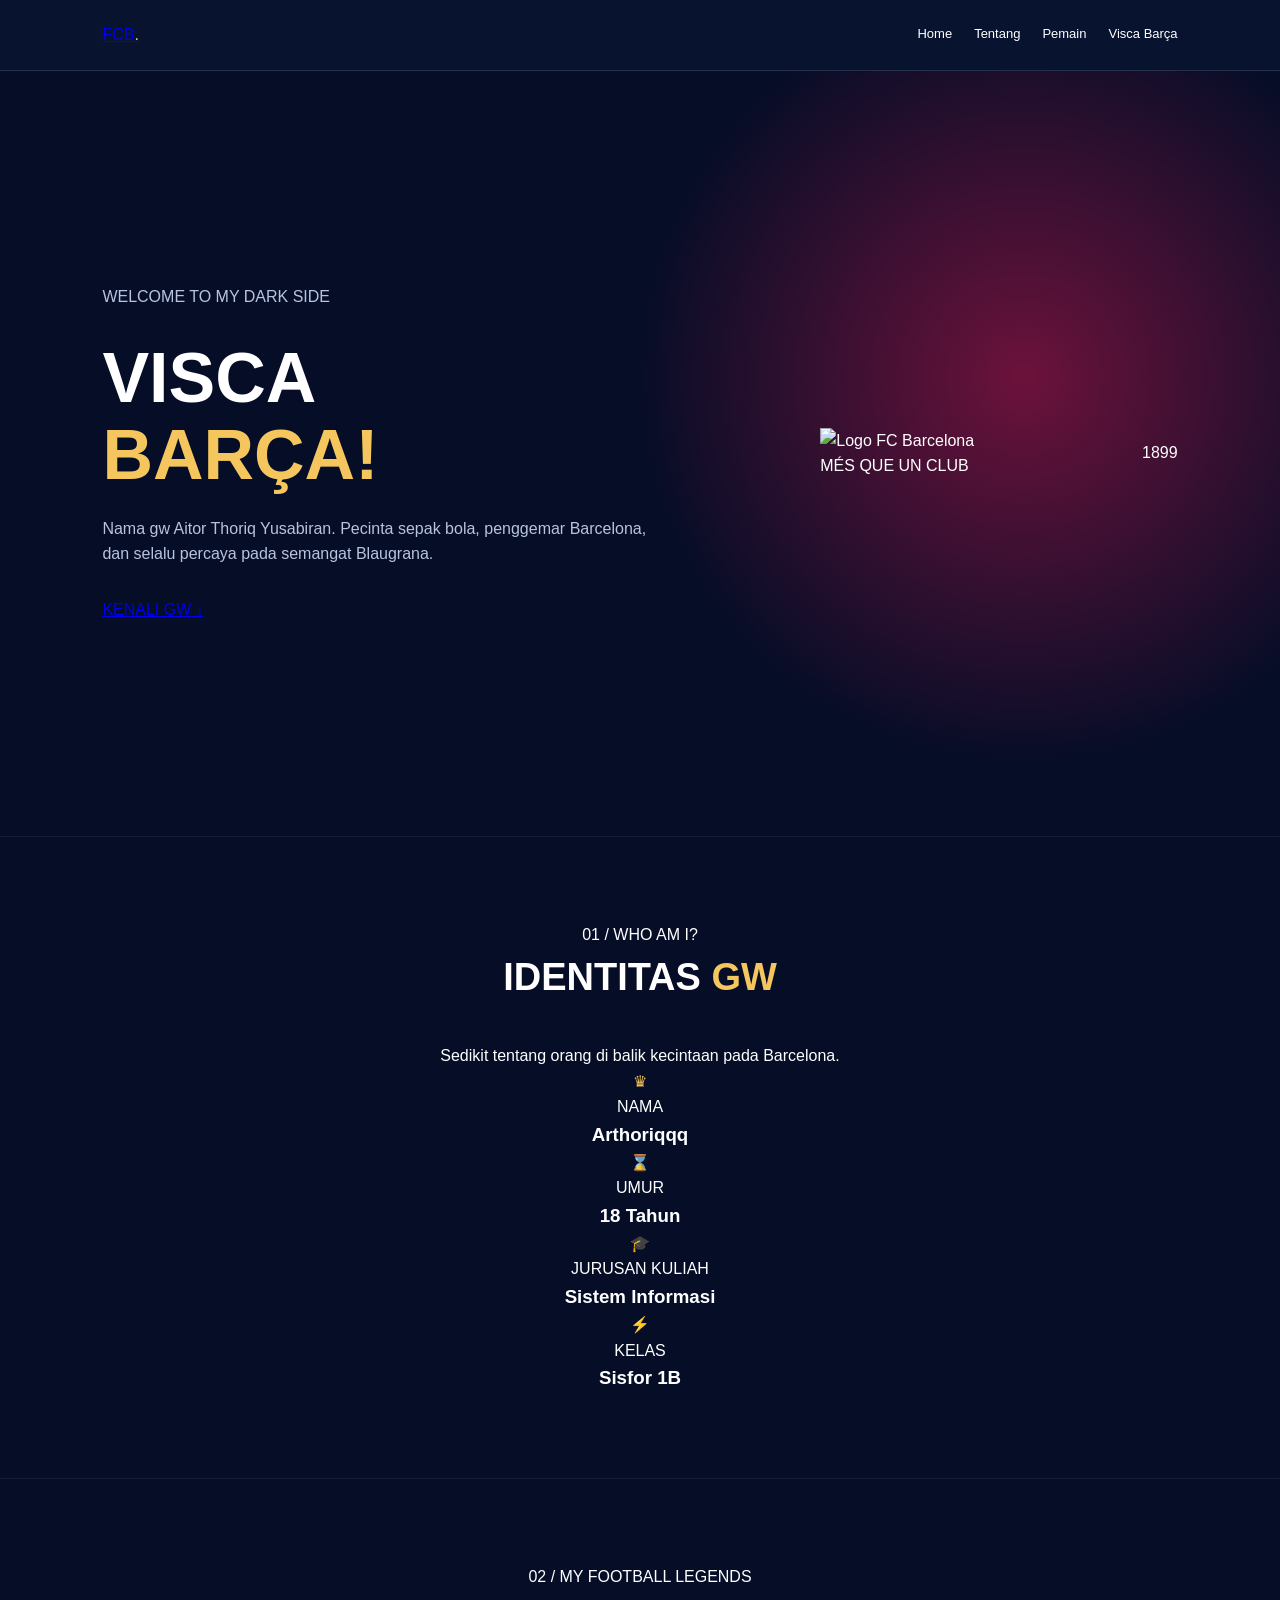
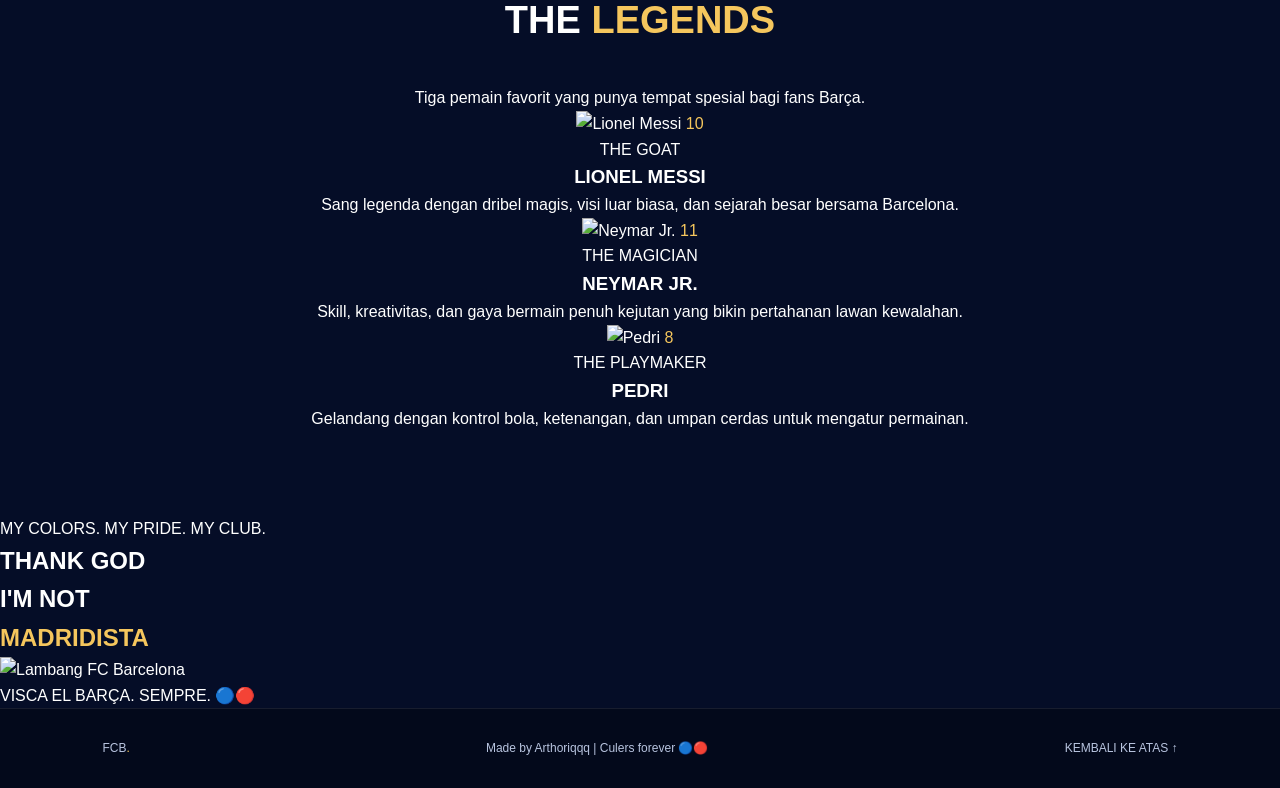
==== index.html @ e25122b7 "Revamp index.html structure and content" ====
<!DOCTYPE html>
<html lang="id">
<head>
  <meta charset="UTF-8">
  <meta name="viewport" content="width=device-width, initial-scale=1.0">
  <meta name="theme-color" content="#050817">
  <title>Arthoriqqq | Visca Barça</title>
  <link rel="stylesheet" href="style.css">
</head>
<body>

  <div class="background-glow"></div>
  <div class="lightning lightning-one"></div>
  <div class="lightning lightning-two"></div>

  <header class="navbar">
    <a href="#home" class="brand">FCB<span>.</span></a>
    <nav>
      <a href="#home">Home</a>
      <a href="#about">Tentang</a>
      <a href="#players">Pemain</a>
      <a href="#ending">Visca Barça</a>
    </nav>
  </header>

  <main>
    <section class="hero" id="home">
      <div class="hero-text">
        <p class="eyebrow">WELCOME TO MY DARK SIDE</p>
        <h1>VISCA<br><span>BARÇA!</span></h1>
        <p class="intro">
          Nama gw Aitor Thoriq Yusabiran. Pecinta sepak bola,
          penggemar Barcelona, dan selalu percaya
          pada semangat Blaugrana.
        </p>
        <a class="main-button" href="#about">KENALI GW ↓</a>
      </div>

      <div class="crest-area">
        <div class="crest-ring"></div>
        <img
          class="barca-logo"
          src="https://share.google/hiecUco7i6fsqERWp"
          alt="Logo FC Barcelona">
        <p class="crest-caption">MÉS QUE UN CLUB</p>
      </div>
      <div class="hero-number">1899</div>
    </section>

    <section class="section" id="about">
      <p class="section-label">01 / WHO AM I?</p>
      <h2>IDENTITAS <span>GW</span></h2>
      <p class="section-desc">
        Sedikit tentang orang di balik kecintaan pada Barcelona.
      </p>

      <div class="identity-grid">
        <article class="identity-card">
          <span class="card-icon">♛</span>
          <p>NAMA</p>
          <h3>Arthoriqqq</h3>
        </article>

        <article class="identity-card">
          <span class="card-icon">⌛</span>
          <p>UMUR</p>
          <h3>18 Tahun</h3>
        </article>

        <article class="identity-card">
          <span class="card-icon">🎓</span>
          <p>JURUSAN KULIAH</p>
          <h3>Sistem Informasi</h3>
        </article>

        <article class="identity-card">
          <span class="card-icon">⚡</span>
          <p>KELAS</p>
          <h3>Sisfor 1B</h3>
        </article>
      </div>
    </section>

    <section class="section players-section" id="players">
      <p class="section-label">02 / MY FOOTBALL LEGENDS</p>
      <h2>THE <span>LEGENDS</span></h2>
      <p class="section-desc">
        Tiga pemain favorit yang punya tempat spesial bagi fans Barça.
      </p>

      <div class="players-grid">
        <article class="player-card">
          <div class="player-image">
            <img
              src="https://share.google/kLxIl91xW2Xa08Tw5"
              alt="Lionel Messi"
              loading="lazy">
            <span class="player-number">10</span>
          </div>
          <div class="player-info">
            <p class="player-tag">THE GOAT</p>
            <h3>LIONEL MESSI</h3>
            <p>Sang legenda dengan dribel magis, visi luar biasa, dan sejarah besar bersama Barcelona.</p>
          </div>
        </article>

        <article class="player-card">
          <div class="player-image">
            <img
              src="https://share.google/XxSgEtuc60V3zt6nn"
              alt="Neymar Jr."
              loading="lazy">
            <span class="player-number">11</span>
          </div>
          <div class="player-info">
            <p class="player-tag">THE MAGICIAN</p>
            <h3>NEYMAR JR.</h3>
            <p>Skill, kreativitas, dan gaya bermain penuh kejutan yang bikin pertahanan lawan kewalahan.</p>
          </div>
        </article>

        <article class="player-card">
          <div class="player-image">
            <img
              src="https://share.google/TT6BJONBP4x7jxJJa"
              alt="Pedri"
              loading="lazy">
            <span class="player-number">8</span>
          </div>
          <div class="player-info">
            <p class="player-tag">THE PLAYMAKER</p>
            <h3>PEDRI</h3>
            <p>Gelandang dengan kontrol bola, ketenangan, dan umpan cerdas untuk mengatur permainan.</p>
          </div>
        </article>
      </div>
    </section>

    <section class="final-section" id="ending">
      <div class="final-line"></div>
      <p class="final-small">MY COLORS. MY PRIDE. MY CLUB.</p>
      <h2 class="final-title">
        THANK GOD<br>
        I'M NOT<br>
        <span>MADRIDISTA</span>
      </h2>
      <div class="final-emblem">
        <img
          src="https://share.google/hiecUco7i6fsqERWp"
          alt="Lambang FC Barcelona"
          loading="lazy">
      </div>
      <p class="visca">VISCA EL BARÇA. SEMPRE. 🔵🔴</p>
    </section>
  </main>

  <footer>
    <a href="#home" class="brand">FCB<span>.</span></a>
    <p>Made by Arthoriqqq | Culers forever 🔵🔴</p>
    <a href="#home" class="back-top">KEMBALI KE ATAS ↑</a>
  </footer>

</body>
</html>
---- style.css ----
* {
  margin: 0;
  padding: 0;
  box-sizing: border-box;
}

html {
  scroll-behavior: smooth;
}

body {
  font-family: Arial, sans-serif;
  background: #050d27;
  color: white;
  line-height: 1.6;
}

header {
  display: flex;
  justify-content: space-between;
  align-items: center;
  padding: 22px 8%;
  background: #07132f;
  border-bottom: 1px solid #ffffff20;
}

header h2 {
  font-size: 28px;
  font-weight: 900;
}

span {
  color: #f5c65d;
}

nav {
  display: flex;
  gap: 22px;
}

nav a {
  color: white;
  text-decoration: none;
  font-size: 13px;
  transition: 0.3s;
}

nav a:hover {
  color: #f5c65d;
}

.hero {
  min-height: 85vh;
  padding: 80px 8%;
  display: flex;
  align-items: center;
  justify-content: space-between;
  gap: 40px;
  background:
    radial-gradient(circle at 80% 40%, #6c123b, transparent 35%),
    #050d27;
}

.hero-text {
  max-width: 550px;
  animation: masuk 1s ease;
}

.label {
  color: #f5c65d;
  letter-spacing: 3px;
  font-size: 11px;
  font-weight: bold;
  margin-bottom: 18px;
}

.hero h1 {
  font-size: clamp(38px, 6vw, 70px);
  line-height: 1.1;
  margin-bottom: 22px;
}

.hero h1 span {
  color: #f5c65d;
}

.hero-text > p:not(.label) {
  color: #b8c4df;
  margin-bottom: 30px;
}

.btn {
  display: inline-block;
  background: #d7193f;
  color: white;
  padding: 13px 22px;
  border-radius: 8px;
  text-decoration: none;
  font-weight: bold;
  transition: 0.3s;
}

.btn:hover {
  transform: translateY(-4px);
  background: #a80d32;
}

.jersey {
  width: 270px;
  height: 320px;
  flex-shrink: 0;
  background: repeating-linear-gradient(
    90deg,
    #071c56 0 90px,
    #c4143c 90px 180px,
    #071c56 180px 270px
  );
  clip-path: polygon(
    20% 0, 38% 8%, 62% 8%, 80% 0,
    100% 18%, 84% 38%, 75% 29%,
    75% 100%, 25% 100%, 25% 29%,
    16% 38%, 0 18%
  );
  display: flex;
  align-items: center;
  justify-content: center;
  flex-direction: column;
  animation: melayang 4s ease-in-out infinite;
  filter: drop-shadow(0 15px 20px #0008);
}

.jersey p,
.jersey h3 {
  font-weight: bold;
  letter-spacing: 3px;
}

.jersey h2 {
  font-size: 100px;
  line-height: 1.2;
  text-shadow: 4px 4px #07132f;
}

.ball {
  position: absolute;
  top: 20px;
  font-size: 35px;
  animation: putar 5s linear infinite;
}

.section {
  padding: 85px 8%;
  text-align: center;
  border-top: 1px solid #ffffff10;
}

.section > h2 {
  font-size: 38px;
  margin-bottom: 35px;
}

.profile {
  max-width: 400px;
  margin: auto auto 25px;
  padding: 30px;
  border: 1px solid #ffffff20;
  background: #102653;
  border-radius: 15px;
  transition: 0.3s;
}

.profile:hover,
.card:hover,
.player:hover {
  transform: translateY(-7px);
}

.avatar {
  font-size: 48px;
  margin-bottom: 10px;
}

.profile p,
.player p {
  color: #b8c4df;
  font-size: 13px;
  margin-top: 8px;
}

.details {
  max-width: 800px;
  margin: auto;
  display: grid;
  grid-template-columns: repeat(2, 1fr);
  gap: 15px;
}

.card {
  background: #102653;
  border: 1px solid #ffffff18;
  padding: 22px;
  border-radius: 12px;
  transition: 0.3s;
}

.card small {
  color: #f5c65d;
  letter-spacing: 2px;
}

.card h3 {
  margin-top: 5px;
  overflow-wrap: anywhere;
}

.players {
  display: grid;
  grid-template-columns: repeat(3, 1fr);
  gap: 20px;
}

.player {
  overflow: hidden;
  background: #102653;
  border: 1px solid #ffffff18;
  border-radius: 14px;
  padding-bottom: 22px;
  transition: 0.3s;
}

.player img {
  width: 100%;
  height: 230px;
  object-fit: cover;
  object-position: center 20%;
  display: block;
  transition: 0.4s;
}

.player:hover img {
  transform: scale(1.04);
}

.player h3 {
  margin: 18px 10px 5px;
}

.player p {
  padding: 0 15px;
  min-height: 65px;
}

.player b {
  display: inline-block;
  margin-top: 15px;
  font-size: 11px;
  color: #f5c65d;
  letter-spacing: 2px;
}

.socials {
  display: flex;
  justify-content: center;
  flex-wrap: wrap;
  gap: 15px;
}

.socials a {
  background: #102653;
  color: white;
  border: 1px solid #ffffff20;
  padding: 15px 25px;
  border-radius: 8px;
  text-decoration: none;
  transition: 0.3s;
}

.socials a:hover {
  background: #d7193f;
  transform: translateY(-4px);
}

footer {
  padding: 30px 8%;
  background: #03091b;
  border-top: 1px solid #ffffff15;
  display: flex;
  justify-content: space-between;
  align-items: center;
  gap: 15px;
  flex-wrap: wrap;
}

footer p,
footer a {
  color: #b8c4df;
  font-size: 12px;
}

footer a {
  text-decoration: none;
}

@keyframes melayang {
  0%, 100% {
    transform: translateY(0) rotate(-2deg);
  }
  50% {
    transform: translateY(-15px) rotate(2deg);
  }
}

@keyframes putar {
  to {
    transform: rotate(360deg);
  }
}

@keyframes masuk {
  from {
    opacity: 0;
    transform: translateY(25px);
  }
  to {
    opacity: 1;
    transform: translateY(0);
  }
}

@media (max-width: 700px) {
  header {
    align-items: flex-start;
    flex-direction: column;
    gap: 15px;
  }

  nav {
    flex-wrap: wrap;
    gap: 12px 17px;
  }

  .hero {
    flex-direction: column;
    text-align: center;
    padding-top: 60px;
  }

  .hero-text {
    width: 100%;
  }

  .jersey {
    width: 230px;
    height: 280px;
    margin: 10px auto;
  }

  .jersey h2 {
    font-size: 85px;
  }

  .players {
    grid-template-columns: 1fr;
  }

  .player {
    max-width: 400px;
    width: 100%;
    margin: auto;
  }

  .player img {
    height: 260px;
  }

  .section {
    padding: 65px 5%;
  }

  .section > h2 {
    font-size: 32px;
  }

  footer {
    flex-direction: column;
    text-align: center;
  }
}

@media (prefers-reduced-motion: reduce) {
  *,
  *::before,
  *::after {
    animation: none !important;
    scroll-behavior: auto !important;
    transition: none !important;
  }
}
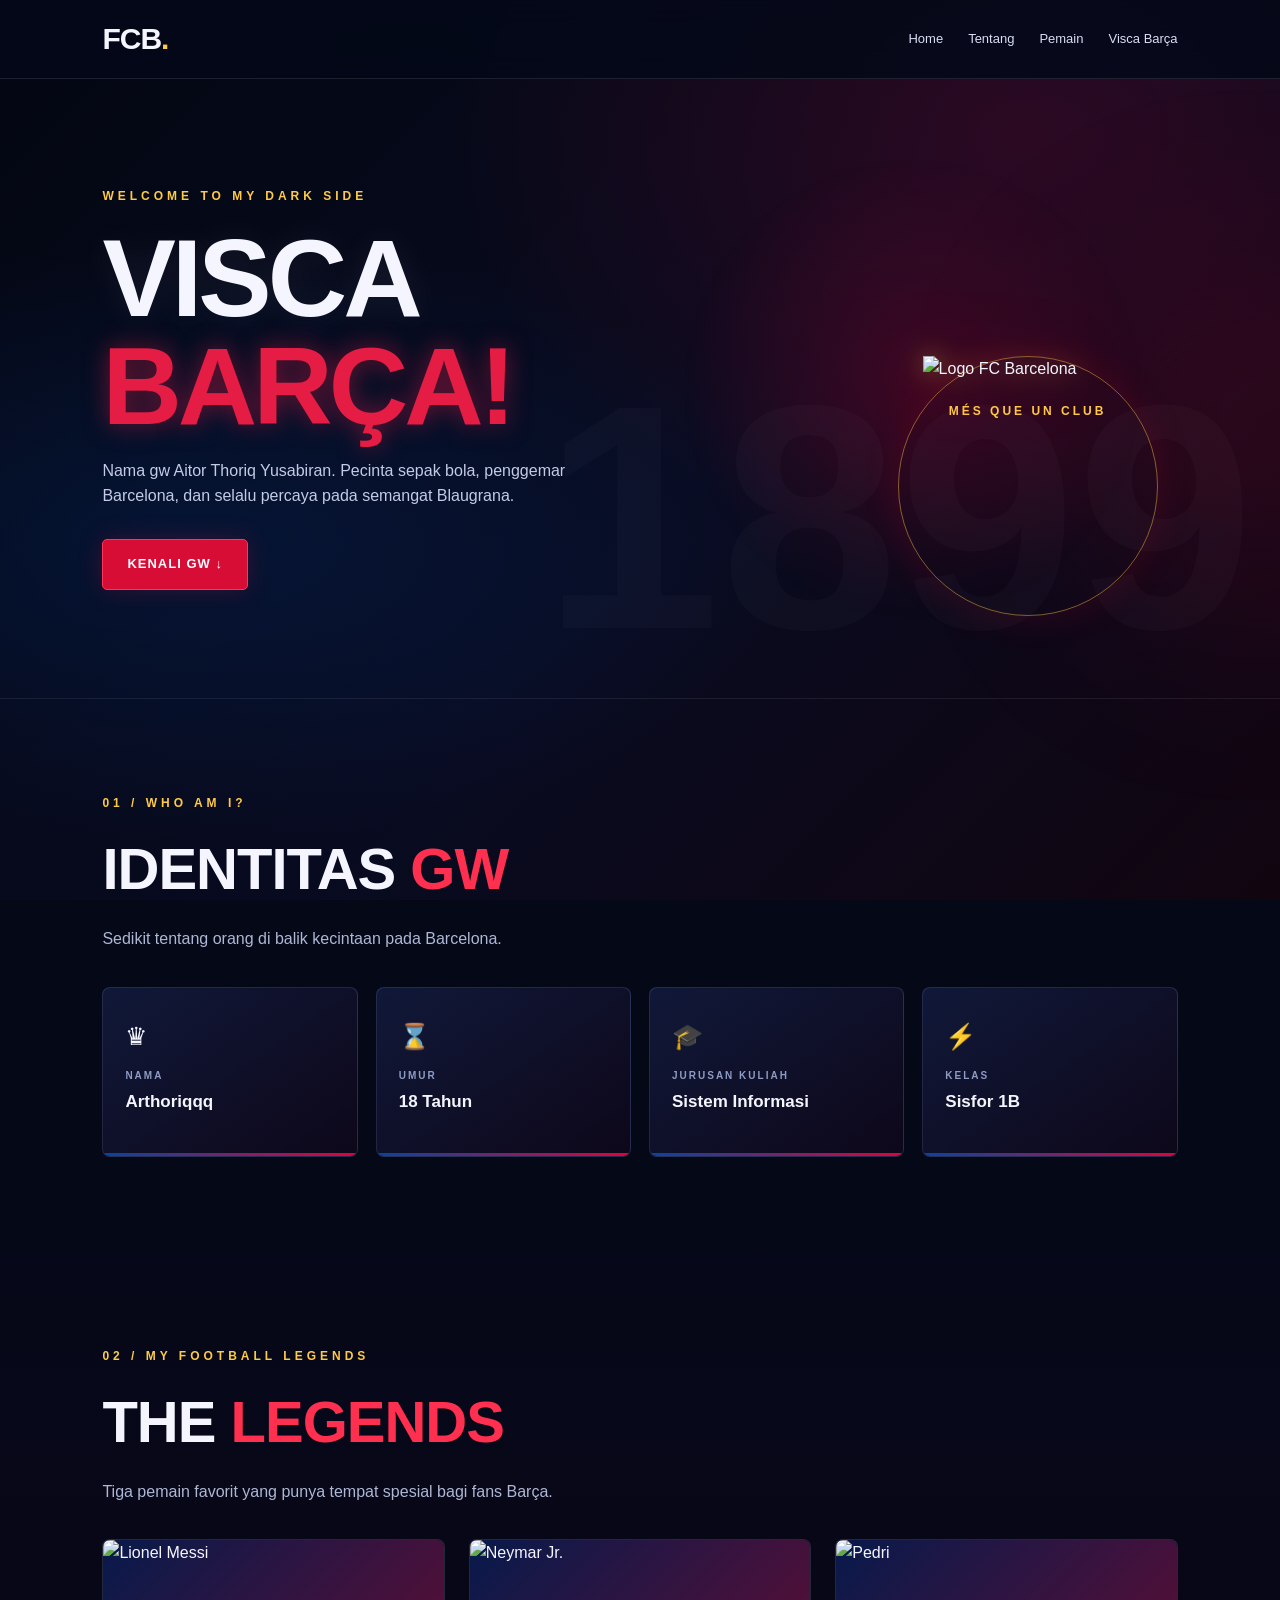
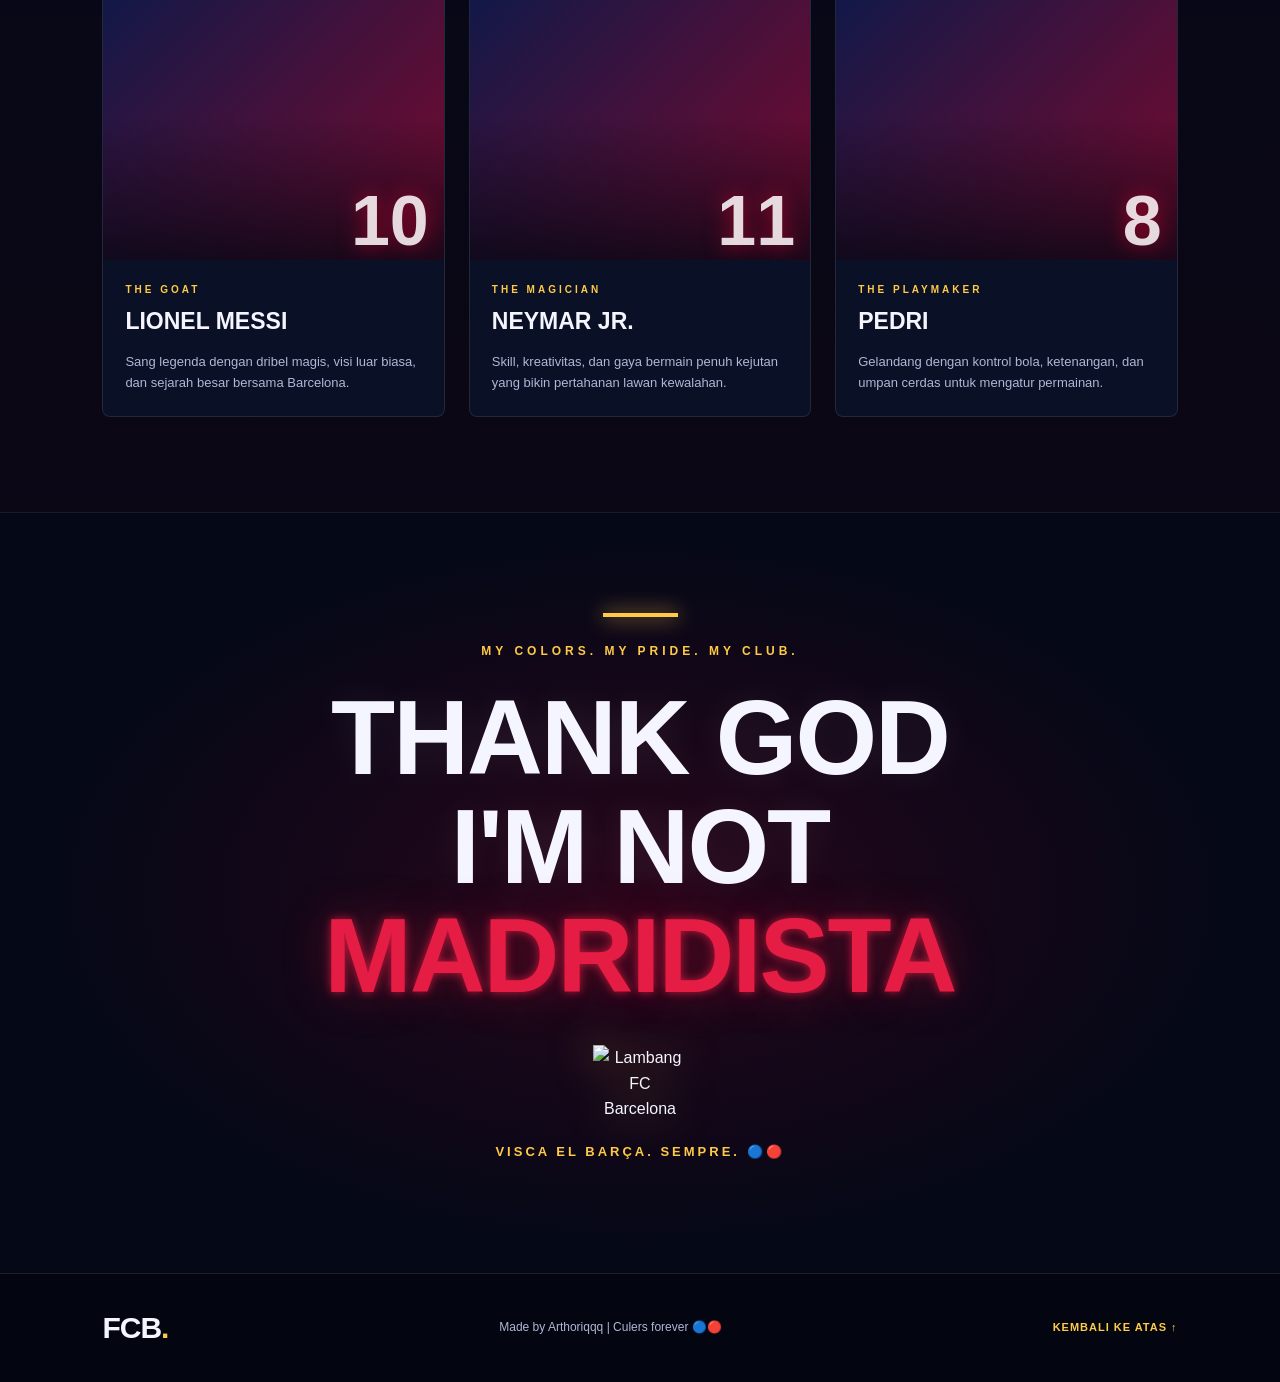
==== commit a7b7ae02: "Update player images and logo URLs in index.html" ====
--- a/index.html
+++ b/index.html
@@ -41,7 +41,7 @@
         <div class="crest-ring"></div>
         <img
           class="barca-logo"
-          src="https://share.google/hiecUco7i6fsqERWp"
+          src="https://encrypted-tbn0.gstatic.com/images?q=tbn:ANd9GcQWpaWDx_KVkGQi-LsDQMh3t7R16oqroiXOIEuP7lD-XQ&s=10g"
           alt="Logo FC Barcelona">
         <p class="crest-caption">MÉS QUE UN CLUB</p>
       </div>
@@ -93,7 +93,7 @@
         <article class="player-card">
           <div class="player-image">
             <img
-              src="https://share.google/kLxIl91xW2Xa08Tw5"
+              src="https://encrypted-tbn0.gstatic.com/images?q=tbn:ANd9GcReUu9F-6xEU7r64uApwy589sb38ZmAxuWVdlG1-hdcD5Oa_T2fmvm_KycR&s=10"
               alt="Lionel Messi"
               loading="lazy">
             <span class="player-number">10</span>
@@ -108,7 +108,7 @@
         <article class="player-card">
           <div class="player-image">
             <img
-              src="https://share.google/XxSgEtuc60V3zt6nn"
+              src="https://i.pinimg.com/736x/6e/c9/00/6ec900fc0374b1320d04d080b47b609e.jpg"
               alt="Neymar Jr."
               loading="lazy">
             <span class="player-number">11</span>
@@ -123,7 +123,7 @@
         <article class="player-card">
           <div class="player-image">
             <img
-              src="https://share.google/TT6BJONBP4x7jxJJa"
+              src="https://i.pinimg.com/736x/56/fd/4a/56fd4a53efe5bb075e1cb64e010cf8d2.jpg"
               alt="Pedri"
               loading="lazy">
             <span class="player-number">8</span>
--- a/style.css
+++ b/style.css
@@ -1,4 +1,5 @@
 
+/* ===== RESET ===== */
 * {
   margin: 0;
   padding: 0;
@@ -7,393 +8,728 @@
 
 html {
   scroll-behavior: smooth;
+  scroll-padding-top: 90px;
 }
 
 body {
-  font-family: Arial, sans-serif;
-  background: #050d27;
+  background: #050817;
+  color: #f5f5ff;
+  font-family: Arial, Helvetica, sans-serif;
+  overflow-x: hidden;
+  line-height: 1.6;
+}
+
+a {
+  color: inherit;
+  text-decoration: none;
+}
+
+img {
+  max-width: 100%;
+  display: block;
+}
+
+/* ===== DARK HORROR BACKGROUND ===== */
+body::before {
+  content: "";
+  position: fixed;
+  inset: 0;
+  z-index: -2;
+  pointer-events: none;
+  background:
+    radial-gradient(ellipse at 80% 15%, rgba(190, 0, 48, 0.2), transparent 40%),
+    radial-gradient(ellipse at 15% 60%, rgba(0, 63, 150, 0.22), transparent 40%),
+    linear-gradient(135deg, #030611, #080b20 55%, #120510);
+}
+
+.background-glow {
+  position: fixed;
+  width: 350px;
+  height: 350px;
+  border-radius: 50%;
+  background: rgba(220, 0, 50, 0.13);
+  filter: blur(100px);
+  right: -150px;
+  top: 30%;
+  z-index: -1;
+  pointer-events: none;
+  animation: glowMove 7s ease-in-out infinite alternate;
+}
+
+@keyframes glowMove {
+  from {
+    transform: translateY(-50px);
+    opacity: 0.4;
+  }
+  to {
+    transform: translateY(100px);
+    opacity: 1;
+  }
+}
+
+/* ===== LIGHTNING FLASH ===== */
+.lightning {
+  position: fixed;
+  inset: 0;
+  z-index: 5;
+  pointer-events: none;
+  opacity: 0;
+  background: rgba(120, 150, 255, 0.08);
+  animation: lightningFlash 9s infinite;
+}
+
+.lightning-two {
+  animation-delay: 4.5s;
+  background: rgba(255, 0, 50, 0.08);
+  animation-duration: 11s;
+}
+
+@keyframes lightningFlash {
+  0%, 93%, 95%, 97%, 100% {
+    opacity: 0;
+  }
+  94%, 96% {
+    opacity: 1;
+  }
+}
+
+/* ===== NAVBAR ===== */
+.navbar {
+  position: sticky;
+  top: 0;
+  z-index: 10;
+  min-height: 75px;
+  padding: 15px 8%;
+  display: flex;
+  align-items: center;
+  justify-content: space-between;
+  gap: 20px;
+  background: rgba(4, 8, 25, 0.88);
+  backdrop-filter: blur(15px);
+  border-bottom: 1px solid rgba(255, 255, 255, 0.1);
+}
+
+.brand {
+  font-size: 30px;
+  font-weight: 900;
+  letter-spacing: -1px;
+}
+
+.brand span {
+  color: #ffca45;
+}
+
+.navbar nav {
+  display: flex;
+  flex-wrap: wrap;
+  gap: 25px;
+}
+
+.navbar nav a {
+  font-size: 13px;
+  color: #d9def4;
+  transition: color 0.3s, text-shadow 0.3s;
+}
+
+.navbar nav a:hover {
+  color: #ff354f;
+  text-shadow: 0 0 12px #ff183c;
+}
+
+/* ===== HERO ===== */
+.hero {
+  min-height: 620px;
+  position: relative;
+  padding: 100px 8%;
+  display: flex;
+  align-items: center;
+  justify-content: space-between;
+  gap: 50px;
+  overflow: hidden;
+  border-bottom: 1px solid rgba(255, 255, 255, 0.08);
+}
+
+.hero::before {
+  content: "";
+  position: absolute;
+  width: 480px;
+  height: 480px;
+  right: 10%;
+  top: 50%;
+  transform: translateY(-50%);
+  border-radius: 50%;
+  background: radial-gradient(circle, rgba(196, 0, 47, 0.22), transparent 68%);
+  pointer-events: none;
+}
+
+.hero-text {
+  position: relative;
+  z-index: 2;
+  max-width: 600px;
+  animation: slideIn 1s ease both;
+}
+
+.eyebrow,
+.section-label,
+.final-small {
+  color: #ffca45;
+  font-size: 12px;
+  font-weight: 800;
+  letter-spacing: 4px;
+}
+
+.hero h1 {
+  margin: 18px 0;
+  font-size: clamp(58px, 9vw, 110px);
+  font-weight: 900;
+  line-height: 0.98;
+  letter-spacing: -4px;
+  text-shadow: 0 0 35px rgba(255, 255, 255, 0.08);
+}
+
+.hero h1 span {
+  color: #e51c43;
+  text-shadow: 0 0 25px rgba(229, 28, 67, 0.5);
+  animation: redPulse 3s infinite;
+}
+
+.intro {
+  max-width: 500px;
+  color: #c3cbe5;
+  font-size: 16px;
+  margin-bottom: 30px;
+}
+
+.main-button {
+  display: inline-block;
+  background: #d80d36;
   color: white;
-  line-height: 1.6;
-}
-
-header {
+  padding: 14px 24px;
+  border-radius: 5px;
+  font-size: 13px;
+  font-weight: 800;
+  letter-spacing: 1px;
+  border: 1px solid #ff3557;
+  box-shadow: 0 0 25px rgba(216, 13, 54, 0.22);
+  transition: transform 0.3s, box-shadow 0.3s;
+}
+
+.main-button:hover {
+  transform: translateY(-4px);
+  box-shadow: 0 0 30px rgba(255, 20, 60, 0.5);
+}
+
+.crest-area {
+  position: relative;
+  z-index: 2;
+  width: 300px;
+  min-width: 230px;
+  display: flex;
+  flex-direction: column;
+  align-items: center;
+  animation: floatLogo 4s ease-in-out infinite;
+}
+
+.barca-logo {
+  width: 210px;
+  filter:
+    drop-shadow(0 0 12px rgba(255, 202, 69, 0.45))
+    drop-shadow(0 0 35px rgba(220, 0, 50, 0.4));
+  animation: logoGlow 3s ease-in-out infinite alternate;
+}
+
+.crest-ring {
+  position: absolute;
+  width: 260px;
+  height: 260px;
+  border: 1px solid rgba(255, 202, 69, 0.45);
+  border-radius: 50%;
+  box-shadow: 0 0 35px rgba(190, 0, 45, 0.2);
+  animation: spinRing 18s linear infinite;
+}
+
+.crest-caption {
+  color: #ffca45;
+  font-size: 12px;
+  font-weight: 900;
+  letter-spacing: 3px;
+  margin-top: 20px;
+  text-align: center;
+}
+
+.hero-number {
+  position: absolute;
+  right: 2%;
+  bottom: -75px;
+  color: rgba(255, 255, 255, 0.025);
+  font-size: clamp(150px, 25vw, 320px);
+  font-weight: 900;
+  pointer-events: none;
+}
+
+/* ===== GENERAL SECTIONS ===== */
+.section {
+  padding: 95px 8%;
+  position: relative;
+}
+
+.section h2 {
+  margin-top: 10px;
+  font-size: clamp(35px, 5vw, 58px);
+  font-weight: 900;
+  letter-spacing: -1px;
+}
+
+.section h2 span {
+  color: #ff304f;
+}
+
+.section-desc {
+  color: #aeb7d5;
+  margin-top: 10px;
+  margin-bottom: 35px;
+  max-width: 600px;
+}
+
+/* ===== IDENTITY CARDS ===== */
+.identity-grid {
+  display: grid;
+  grid-template-columns: repeat(4, minmax(0, 1fr));
+  gap: 18px;
+  margin-top: 35px;
+}
+
+.identity-card {
+  padding: 28px 22px;
+  min-height: 170px;
+  background: linear-gradient(145deg, rgba(18, 27, 60, 0.9), rgba(15, 8, 26, 0.9));
+  border: 1px solid rgba(130, 150, 220, 0.2);
+  border-radius: 8px;
+  transition: transform 0.3s, border-color 0.3s, box-shadow 0.3s;
+  position: relative;
+  overflow: hidden;
+}
+
+.identity-card::after {
+  content: "";
+  position: absolute;
+  width: 100%;
+  height: 3px;
+  bottom: 0;
+  left: 0;
+  background: linear-gradient(90deg, #0645a0, #e60039);
+}
+
+.identity-card:hover {
+  transform: translateY(-8px);
+  border-color: #ed2348;
+  box-shadow: 0 0 28px rgba(230, 0, 57, 0.15);
+}
+
+.card-icon {
+  font-size: 25px;
+}
+
+.identity-card p {
+  margin-top: 12px;
+  color: #8e9bc3;
+  font-size: 10px;
+  font-weight: 800;
+  letter-spacing: 2px;
+}
+
+.identity-card h3 {
+  margin-top: 4px;
+  font-size: 17px;
+  overflow-wrap: anywhere;
+}
+
+/* ===== PLAYER CARDS ===== */
+.players-section {
+  background: linear-gradient(180deg, rgba(6, 10, 29, 0.4), rgba(25, 4, 17, 0.35));
+}
+
+.players-grid {
+  display: grid;
+  grid-template-columns: repeat(3, minmax(0, 1fr));
+  gap: 24px;
+  margin-top: 35px;
+}
+
+.player-card {
+  background: #0a1025;
+  border: 1px solid rgba(255, 255, 255, 0.1);
+  border-radius: 8px;
+  overflow: hidden;
+  transition: transform 0.35s, border-color 0.35s, box-shadow 0.35s;
+}
+
+.player-card:hover {
+  transform: translateY(-10px);
+  border-color: #ed2348;
+  box-shadow: 0 0 30px rgba(220, 0, 48, 0.2);
+}
+
+.player-image {
+  position: relative;
+  height: 320px;
+  overflow: hidden;
+  background: linear-gradient(135deg, #071a4b, #7b092d);
+}
+
+.player-image::after {
+  content: "";
+  position: absolute;
+  inset: 0;
+  background: linear-gradient(180deg, transparent 55%, rgba(4, 7, 20, 0.8));
+  pointer-events: none;
+}
+
+.player-image img {
+  width: 100%;
+  height: 100%;
+  object-fit: cover;
+  object-position: center top;
+  transition: transform 0.6s, filter 0.6s;
+  filter: saturate(0.85);
+}
+
+.player-card:hover .player-image img {
+  transform: scale(1.08);
+  filter: saturate(1.2) contrast(1.05);
+}
+
+.player-number {
+  position: absolute;
+  right: 15px;
+  bottom: 0;
+  z-index: 1;
+  font-size: 70px;
+  font-weight: 900;
+  line-height: 1.1;
+  color: rgba(255, 255, 255, 0.85);
+  text-shadow: 0 0 20px rgba(255, 0, 50, 0.5);
+}
+
+.player-info {
+  padding: 22px;
+}
+
+.player-tag {
+  color: #ffca45;
+  font-size: 10px;
+  font-weight: 900;
+  letter-spacing: 3px;
+}
+
+.player-info h3 {
+  font-size: 23px;
+  margin: 5px 0 12px;
+}
+
+.player-info > p:last-child {
+  font-size: 13px;
+  color: #aeb7d5;
+}
+
+/* ===== BIG FINAL MESSAGE ===== */
+.final-section {
+  position: relative;
+  text-align: center;
+  padding: 100px 5% 110px;
+  overflow: hidden;
+  background:
+    radial-gradient(ellipse at center, rgba(130, 0, 35, 0.28), transparent 65%),
+    #050817;
+  border-top: 1px solid rgba(255, 255, 255, 0.08);
+}
+
+.final-line {
+  width: 75px;
+  height: 4px;
+  background: #ffca45;
+  margin: 0 auto 25px;
+  box-shadow: 0 0 20px #ffca45;
+}
+
+.final-title {
+  margin: 22px 0;
+  font-size: clamp(38px, 8.5vw, 105px);
+  font-weight: 900;
+  line-height: 1.04;
+  letter-spacing: -2px;
+  overflow-wrap: anywhere;
+  text-shadow: 0 0 35px rgba(255, 255, 255, 0.08);
+}
+
+.final-title span {
+  color: #e51c43;
+  text-shadow:
+    0 0 10px rgba(229, 28, 67, 0.8),
+    0 0 45px rgba(229, 28, 67, 0.35);
+  animation: redPulse 3s infinite;
+}
+
+.final-emblem {
+  margin: 35px auto 20px;
+  width: 95px;
+  filter: drop-shadow(0 0 20px rgba(255, 202, 69, 0.5));
+  animation: floatLogo 3s ease-in-out infinite;
+}
+
+.visca {
+  color: #ffca45;
+  font-size: 13px;
+  font-weight: 900;
+  letter-spacing: 3px;
+}
+
+/* ===== FOOTER ===== */
+footer {
+  padding: 30px 8%;
   display: flex;
   justify-content: space-between;
   align-items: center;
-  padding: 22px 8%;
-  background: #07132f;
-  border-bottom: 1px solid #ffffff20;
-}
-
-header h2 {
-  font-size: 28px;
-  font-weight: 900;
-}
-
-span {
-  color: #f5c65d;
-}
-
-nav {
-  display: flex;
-  gap: 22px;
-}
-
-nav a {
-  color: white;
-  text-decoration: none;
-  font-size: 13px;
-  transition: 0.3s;
-}
-
-nav a:hover {
-  color: #f5c65d;
-}
-
-.hero {
-  min-height: 85vh;
-  padding: 80px 8%;
-  display: flex;
-  align-items: center;
-  justify-content: space-between;
-  gap: 40px;
-  background:
-    radial-gradient(circle at 80% 40%, #6c123b, transparent 35%),
-    #050d27;
-}
-
-.hero-text {
-  max-width: 550px;
-  animation: masuk 1s ease;
-}
-
-.label {
-  color: #f5c65d;
-  letter-spacing: 3px;
+  gap: 20px;
+  flex-wrap: wrap;
+  background: #030611;
+  border-top: 1px solid rgba(255, 255, 255, 0.1);
+}
+
+footer p {
+  font-size: 12px;
+  color: #aeb7d5;
+}
+
+.back-top {
+  color: #ffca45;
   font-size: 11px;
-  font-weight: bold;
-  margin-bottom: 18px;
-}
-
-.hero h1 {
-  font-size: clamp(38px, 6vw, 70px);
-  line-height: 1.1;
-  margin-bottom: 22px;
-}
-
-.hero h1 span {
-  color: #f5c65d;
-}
-
-.hero-text > p:not(.label) {
-  color: #b8c4df;
-  margin-bottom: 30px;
-}
-
-.btn {
-  display: inline-block;
-  background: #d7193f;
-  color: white;
-  padding: 13px 22px;
-  border-radius: 8px;
-  text-decoration: none;
-  font-weight: bold;
-  transition: 0.3s;
-}
-
-.btn:hover {
-  transform: translateY(-4px);
-  background: #a80d32;
-}
-
-.jersey {
-  width: 270px;
-  height: 320px;
-  flex-shrink: 0;
-  background: repeating-linear-gradient(
-    90deg,
-    #071c56 0 90px,
-    #c4143c 90px 180px,
-    #071c56 180px 270px
-  );
-  clip-path: polygon(
-    20% 0, 38% 8%, 62% 8%, 80% 0,
-    100% 18%, 84% 38%, 75% 29%,
-    75% 100%, 25% 100%, 25% 29%,
-    16% 38%, 0 18%
-  );
-  display: flex;
-  align-items: center;
-  justify-content: center;
-  flex-direction: column;
-  animation: melayang 4s ease-in-out infinite;
-  filter: drop-shadow(0 15px 20px #0008);
-}
-
-.jersey p,
-.jersey h3 {
-  font-weight: bold;
-  letter-spacing: 3px;
-}
-
-.jersey h2 {
-  font-size: 100px;
-  line-height: 1.2;
-  text-shadow: 4px 4px #07132f;
-}
-
-.ball {
-  position: absolute;
-  top: 20px;
-  font-size: 35px;
-  animation: putar 5s linear infinite;
-}
-
-.section {
-  padding: 85px 8%;
-  text-align: center;
-  border-top: 1px solid #ffffff10;
-}
-
-.section > h2 {
-  font-size: 38px;
-  margin-bottom: 35px;
-}
-
-.profile {
-  max-width: 400px;
-  margin: auto auto 25px;
-  padding: 30px;
-  border: 1px solid #ffffff20;
-  background: #102653;
-  border-radius: 15px;
-  transition: 0.3s;
-}
-
-.profile:hover,
-.card:hover,
-.player:hover {
-  transform: translateY(-7px);
-}
-
-.avatar {
-  font-size: 48px;
-  margin-bottom: 10px;
-}
-
-.profile p,
-.player p {
-  color: #b8c4df;
-  font-size: 13px;
-  margin-top: 8px;
-}
-
-.details {
-  max-width: 800px;
-  margin: auto;
-  display: grid;
-  grid-template-columns: repeat(2, 1fr);
-  gap: 15px;
-}
-
-.card {
-  background: #102653;
-  border: 1px solid #ffffff18;
-  padding: 22px;
-  border-radius: 12px;
-  transition: 0.3s;
-}
-
-.card small {
-  color: #f5c65d;
-  letter-spacing: 2px;
-}
-
-.card h3 {
-  margin-top: 5px;
-  overflow-wrap: anywhere;
-}
-
-.players {
-  display: grid;
-  grid-template-columns: repeat(3, 1fr);
-  gap: 20px;
-}
-
-.player {
-  overflow: hidden;
-  background: #102653;
-  border: 1px solid #ffffff18;
-  border-radius: 14px;
-  padding-bottom: 22px;
-  transition: 0.3s;
-}
-
-.player img {
-  width: 100%;
-  height: 230px;
-  object-fit: cover;
-  object-position: center 20%;
-  display: block;
-  transition: 0.4s;
-}
-
-.player:hover img {
-  transform: scale(1.04);
-}
-
-.player h3 {
-  margin: 18px 10px 5px;
-}
-
-.player p {
-  padding: 0 15px;
-  min-height: 65px;
-}
-
-.player b {
-  display: inline-block;
-  margin-top: 15px;
-  font-size: 11px;
-  color: #f5c65d;
-  letter-spacing: 2px;
-}
-
-.socials {
-  display: flex;
-  justify-content: center;
-  flex-wrap: wrap;
-  gap: 15px;
-}
-
-.socials a {
-  background: #102653;
-  color: white;
-  border: 1px solid #ffffff20;
-  padding: 15px 25px;
-  border-radius: 8px;
-  text-decoration: none;
-  transition: 0.3s;
-}
-
-.socials a:hover {
-  background: #d7193f;
-  transform: translateY(-4px);
-}
-
-footer {
-  padding: 30px 8%;
-  background: #03091b;
-  border-top: 1px solid #ffffff15;
-  display: flex;
-  justify-content: space-between;
-  align-items: center;
-  gap: 15px;
-  flex-wrap: wrap;
-}
-
-footer p,
-footer a {
-  color: #b8c4df;
-  font-size: 12px;
-}
-
-footer a {
-  text-decoration: none;
-}
-
-@keyframes melayang {
+  font-weight: 800;
+  letter-spacing: 1px;
+}
+
+/* ===== ANIMATIONS ===== */
+@keyframes floatLogo {
   0%, 100% {
-    transform: translateY(0) rotate(-2deg);
+    transform: translateY(0);
   }
   50% {
-    transform: translateY(-15px) rotate(2deg);
-  }
-}
-
-@keyframes putar {
+    transform: translateY(-14px);
+  }
+}
+
+@keyframes logoGlow {
+  from {
+    filter: drop-shadow(0 0 8px rgba(255, 202, 69, 0.35));
+  }
+  to {
+    filter:
+      drop-shadow(0 0 18px rgba(255, 202, 69, 0.75))
+      drop-shadow(0 0 30px rgba(220, 0, 50, 0.4));
+  }
+}
+
+@keyframes spinRing {
+  from {
+    transform: rotate(0deg);
+  }
   to {
     transform: rotate(360deg);
   }
 }
 
-@keyframes masuk {
+@keyframes redPulse {
+  0%, 100% {
+    text-shadow: 0 0 12px rgba(229, 28, 67, 0.3);
+  }
+  50% {
+    text-shadow:
+      0 0 18px rgba(229, 28, 67, 0.9),
+      0 0 40px rgba(229, 28, 67, 0.4);
+  }
+}
+
+@keyframes slideIn {
   from {
     opacity: 0;
-    transform: translateY(25px);
+    transform: translateX(-30px);
   }
   to {
     opacity: 1;
-    transform: translateY(0);
-  }
-}
-
-@media (max-width: 700px) {
-  header {
+    transform: translateX(0);
+  }
+}
+
+/* ===== RESPONSIVE: TABLET ===== */
+@media (max-width: 900px) {
+  .hero {
+    padding-top: 80px;
+    padding-bottom: 80px;
+    gap: 25px;
+  }
+
+  .crest-area {
+    width: 230px;
+    min-width: 180px;
+  }
+
+  .barca-logo {
+    width: 170px;
+  }
+
+  .crest-ring {
+    width: 210px;
+    height: 210px;
+  }
+
+  .identity-grid {
+    grid-template-columns: repeat(2, minmax(0, 1fr));
+  }
+
+  .players-grid {
+    gap: 14px;
+  }
+
+  .player-image {
+    height: 260px;
+  }
+
+  .player-info {
+    padding: 16px;
+  }
+
+  .player-info h3 {
+    font-size: 18px;
+  }
+}
+
+/* ===== RESPONSIVE: PHONE ===== */
+@media (max-width: 600px) {
+  .navbar {
+    padding: 12px 5%;
+    flex-direction: column;
+    gap: 8px;
+  }
+
+  .brand {
+    font-size: 26px;
+  }
+
+  .navbar nav {
+    justify-content: center;
+    gap: 16px;
+  }
+
+  .navbar nav a {
+    font-size: 12px;
+  }
+
+  .hero {
+    min-height: auto;
+    padding: 75px 7% 65px;
+    flex-direction: column;
     align-items: flex-start;
-    flex-direction: column;
-    gap: 15px;
-  }
-
-  nav {
-    flex-wrap: wrap;
-    gap: 12px 17px;
-  }
-
-  .hero {
-    flex-direction: column;
-    text-align: center;
-    padding-top: 60px;
-  }
-
-  .hero-text {
-    width: 100%;
-  }
-
-  .jersey {
+    gap: 55px;
+  }
+
+  .hero h1 {
+    font-size: clamp(55px, 15vw, 80px);
+    letter-spacing: -2px;
+  }
+
+  .intro {
+    font-size: 14px;
+  }
+
+  .crest-area {
+    align-self: center;
     width: 230px;
-    height: 280px;
-    margin: 10px auto;
-  }
-
-  .jersey h2 {
-    font-size: 85px;
-  }
-
-  .players {
+    min-width: 0;
+  }
+
+  .barca-logo {
+    width: 170px;
+  }
+
+  .crest-ring {
+    width: 210px;
+    height: 210px;
+  }
+
+  .hero-number {
+    font-size: 150px;
+    bottom: -25px;
+  }
+
+  .section {
+    padding: 65px 7%;
+  }
+
+  .section h2 {
+    font-size: 37px;
+  }
+
+  .identity-grid {
+    grid-template-columns: 1fr 1fr;
+    gap: 12px;
+  }
+
+  .identity-card {
+    padding: 20px 14px;
+    min-height: 150px;
+  }
+
+  .identity-card h3 {
+    font-size: 15px;
+  }
+
+  .players-grid {
     grid-template-columns: 1fr;
-  }
-
-  .player {
-    max-width: 400px;
-    width: 100%;
-    margin: auto;
-  }
-
-  .player img {
-    height: 260px;
-  }
-
-  .section {
-    padding: 65px 5%;
-  }
-
-  .section > h2 {
-    font-size: 32px;
+    gap: 25px;
+  }
+
+  .player-image {
+    height: 340px;
+  }
+
+  .player-info h3 {
+    font-size: 22px;
+  }
+
+  .final-section {
+    padding: 75px 5%;
+  }
+
+  .final-title {
+    font-size: clamp(36px, 10vw, 58px);
+    letter-spacing: -1px;
+  }
+
+  .final-small {
+    font-size: 10px;
+    letter-spacing: 2px;
+  }
+
+  .visca {
+    font-size: 11px;
+    letter-spacing: 1px;
   }
 
   footer {
     flex-direction: column;
     text-align: center;
-  }
-}
-
+    padding: 28px 5%;
+  }
+}
+
+/* Kurangi animasi jika perangkat memilih reduced motion */
 @media (prefers-reduced-motion: reduce) {
   *,
   *::before,
   *::after {
-    animation: none !important;
     scroll-behavior: auto !important;
-    transition: none !important;
-  }
-}
+    animation-duration: 0.01ms !important;
+    animation-iteration-count: 1 !important;
+    transition-duration: 0.01ms !important;
+  }
+}
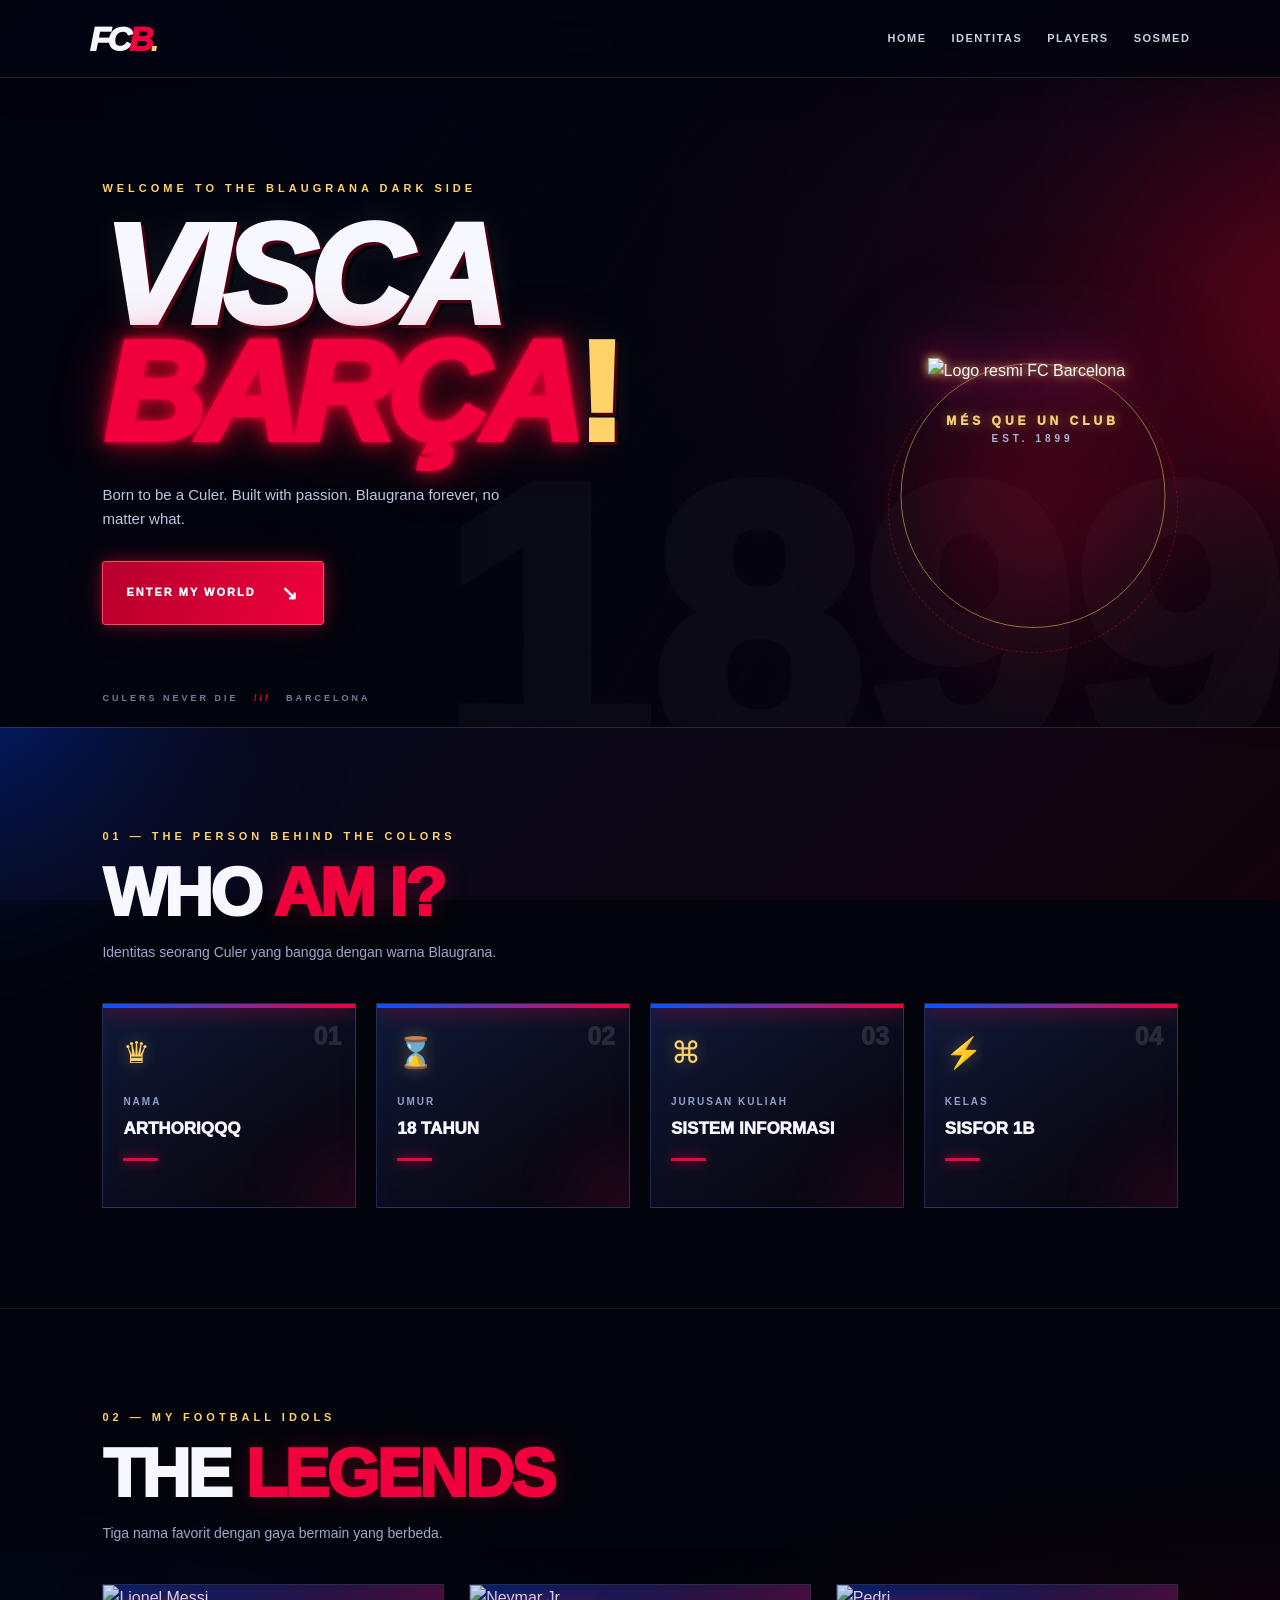
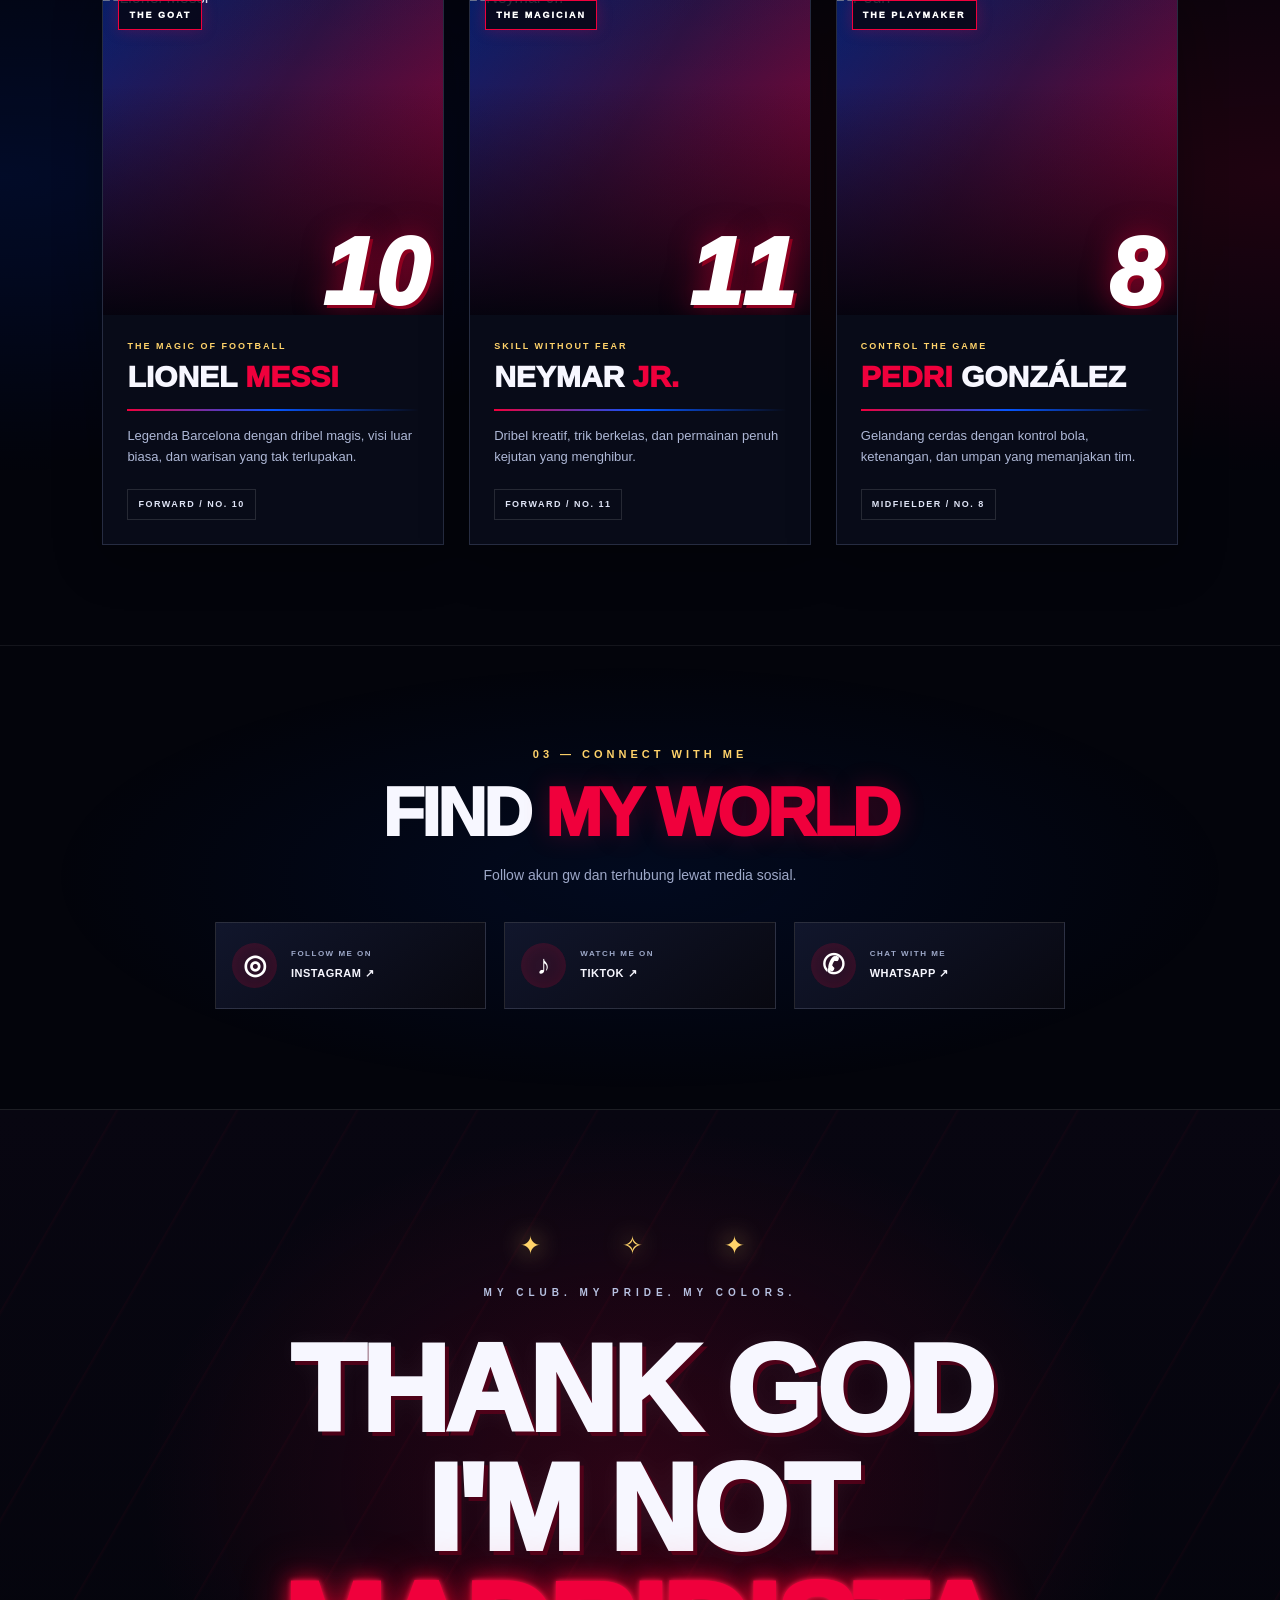
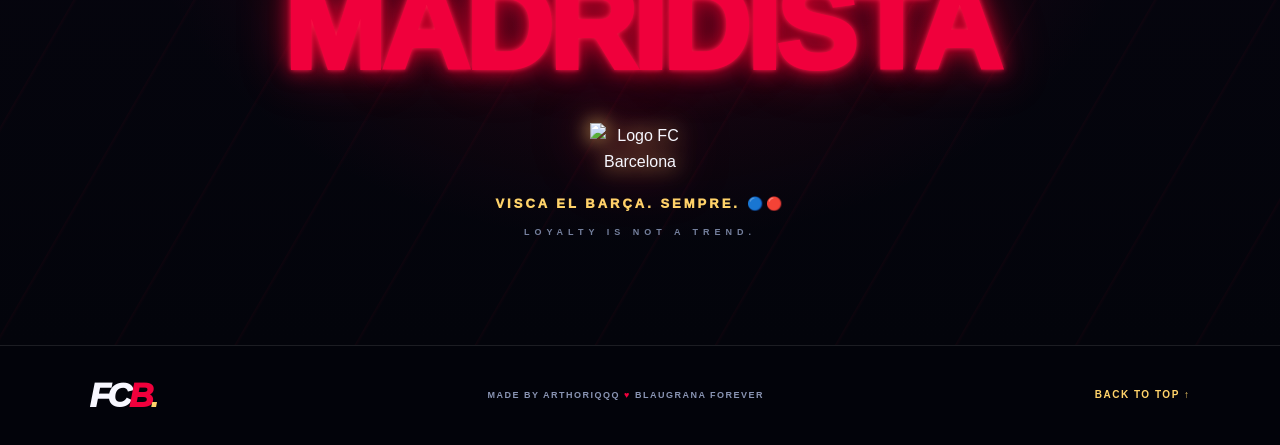
==== commit d01da098: "Update index.html with new content and styles" ====
--- a/index.html
+++ b/index.html
@@ -4,161 +4,237 @@
 <head>
   <meta charset="UTF-8">
   <meta name="viewport" content="width=device-width, initial-scale=1.0">
-  <meta name="theme-color" content="#050817">
-  <title>Arthoriqqq | Visca Barça</title>
+  <meta name="theme-color" content="#050510">
+  <title>ARTHORIQQQ | VISCA BARÇA</title>
   <link rel="stylesheet" href="style.css">
 </head>
 <body>
 
-  <div class="background-glow"></div>
-  <div class="lightning lightning-one"></div>
-  <div class="lightning lightning-two"></div>
+  <div class="noise"></div>
+  <div class="red-light"></div>
+  <div class="blue-light"></div>
+  <div class="lightning"></div>
 
   <header class="navbar">
-    <a href="#home" class="brand">FCB<span>.</span></a>
+    <a class="logo-text" href="#home">FC<span>B</span><b>.</b></a>
     <nav>
-      <a href="#home">Home</a>
-      <a href="#about">Tentang</a>
-      <a href="#players">Pemain</a>
-      <a href="#ending">Visca Barça</a>
+      <a href="#home">HOME</a>
+      <a href="#about">IDENTITAS</a>
+      <a href="#players">PLAYERS</a>
+      <a href="#social">SOSMED</a>
     </nav>
   </header>
 
   <main>
     <section class="hero" id="home">
-      <div class="hero-text">
-        <p class="eyebrow">WELCOME TO MY DARK SIDE</p>
-        <h1>VISCA<br><span>BARÇA!</span></h1>
-        <p class="intro">
-          Nama gw Aitor Thoriq Yusabiran. Pecinta sepak bola,
-          penggemar Barcelona, dan selalu percaya
-          pada semangat Blaugrana.
+      <div class="hero-content">
+        <p class="overline">WELCOME TO THE BLAUGRANA DARK SIDE</p>
+        <h1>VISCA<br><span>BARÇA</span><i>!</i></h1>
+        <p class="hero-description">
+          Born to be a Culer. Built with passion.
+          Blaugrana forever, no matter what.
         </p>
-        <a class="main-button" href="#about">KENALI GW ↓</a>
-      </div>
-
-      <div class="crest-area">
-        <div class="crest-ring"></div>
+        <a href="#about" class="button">ENTER MY WORLD <span>↘</span></a>
+      </div>
+
+      <div class="hero-crest">
+        <div class="orbit orbit-one"></div>
+        <div class="orbit orbit-two"></div>
+        <div class="crest-glow"></div>
         <img
-          class="barca-logo"
-          src="https://encrypted-tbn0.gstatic.com/images?q=tbn:ANd9GcQWpaWDx_KVkGQi-LsDQMh3t7R16oqroiXOIEuP7lD-XQ&s=10g"
-          alt="Logo FC Barcelona">
-        <p class="crest-caption">MÉS QUE UN CLUB</p>
-      </div>
-      <div class="hero-number">1899</div>
-    </section>
-
-    <section class="section" id="about">
-      <p class="section-label">01 / WHO AM I?</p>
-      <h2>IDENTITAS <span>GW</span></h2>
-      <p class="section-desc">
-        Sedikit tentang orang di balik kecintaan pada Barcelona.
-      </p>
+          src="https://thumb.wikimedia.org/wikipedia/id/thumb/4/47/FC_Barcelona_%28crest%29.svg/1280px-FC_Barcelona_%28crest%29.svg.png?utm_source=id.wikipedia.org&utm_campaign=index&utm_content=thumbnail"
+          alt="Logo resmi FC Barcelona"
+          class="barca-crest">
+        <p>MÉS QUE UN CLUB</p>
+        <span class="crest-year">EST. 1899</span>
+      </div>
+
+      <div class="background-number">1899</div>
+      <div class="hero-bottom">CULERS NEVER DIE <span>///</span> BARCELONA</div>
+    </section>
+
+    <section class="section about" id="about">
+      <div class="section-heading">
+        <p class="overline">01 — THE PERSON BEHIND THE COLORS</p>
+        <h2>WHO <span>AM I?</span></h2>
+        <p>Identitas seorang Culer yang bangga dengan warna Blaugrana.</p>
+      </div>
 
       <div class="identity-grid">
         <article class="identity-card">
-          <span class="card-icon">♛</span>
+          <span class="card-number">01</span>
+          <div class="card-icon">♛</div>
           <p>NAMA</p>
-          <h3>Arthoriqqq</h3>
-        </article>
-
-        <article class="identity-card">
-          <span class="card-icon">⌛</span>
+          <h3>ARTHORIQQQ</h3>
+          <div class="card-line"></div>
+        </article>
+
+        <article class="identity-card">
+          <span class="card-number">02</span>
+          <div class="card-icon">⌛</div>
           <p>UMUR</p>
-          <h3>18 Tahun</h3>
-        </article>
-
-        <article class="identity-card">
-          <span class="card-icon">🎓</span>
+          <h3>18 TAHUN</h3>
+          <div class="card-line"></div>
+        </article>
+
+        <article class="identity-card">
+          <span class="card-number">03</span>
+          <div class="card-icon">⌘</div>
           <p>JURUSAN KULIAH</p>
-          <h3>Sistem Informasi</h3>
-        </article>
-
-        <article class="identity-card">
-          <span class="card-icon">⚡</span>
+          <h3>SISTEM INFORMASI</h3>
+          <div class="card-line"></div>
+        </article>
+
+        <article class="identity-card">
+          <span class="card-number">04</span>
+          <div class="card-icon">⚡</div>
           <p>KELAS</p>
-          <h3>Sisfor 1B</h3>
-        </article>
-      </div>
-    </section>
-
-    <section class="section players-section" id="players">
-      <p class="section-label">02 / MY FOOTBALL LEGENDS</p>
-      <h2>THE <span>LEGENDS</span></h2>
-      <p class="section-desc">
-        Tiga pemain favorit yang punya tempat spesial bagi fans Barça.
-      </p>
-
-      <div class="players-grid">
+          <h3>SISFOR 1B</h3>
+          <div class="card-line"></div>
+        </article>
+      </div>
+    </section>
+
+    <section class="section players" id="players">
+      <div class="section-heading">
+        <p class="overline">02 — MY FOOTBALL IDOLS</p>
+        <h2>THE <span>LEGENDS</span></h2>
+        <p>Tiga nama favorit dengan gaya bermain yang berbeda.</p>
+      </div>
+
+      <div class="player-grid">
         <article class="player-card">
-          <div class="player-image">
+          <div class="player-photo">
             <img
-              src="https://encrypted-tbn0.gstatic.com/images?q=tbn:ANd9GcReUu9F-6xEU7r64uApwy589sb38ZmAxuWVdlG1-hdcD5Oa_T2fmvm_KycR&s=10"
+              src="https://encrypted-tbn0.gstatic.com/images?q=tbn:ANd9GcRhCemsMcQhkVaNojwHJZZFDj0NlIBvshzSYn-gJAILow&s=10"
               alt="Lionel Messi"
               loading="lazy">
-            <span class="player-number">10</span>
-          </div>
-          <div class="player-info">
-            <p class="player-tag">THE GOAT</p>
-            <h3>LIONEL MESSI</h3>
-            <p>Sang legenda dengan dribel magis, visi luar biasa, dan sejarah besar bersama Barcelona.</p>
+            <span class="jersey-number">10</span>
+            <span class="photo-overlay"></span>
+            <span class="player-label">THE GOAT</span>
+          </div>
+          <div class="player-details">
+            <p>THE MAGIC OF FOOTBALL</p>
+            <h3>LIONEL <span>MESSI</span></h3>
+            <div class="player-divider"></div>
+            <p class="player-description">
+              Legenda Barcelona dengan dribel magis, visi luar biasa,
+              dan warisan yang tak terlupakan.
+            </p>
+            <span class="player-position">FORWARD / NO. 10</span>
           </div>
         </article>
 
         <article class="player-card">
-          <div class="player-image">
+          <div class="player-photo">
             <img
-              src="https://i.pinimg.com/736x/6e/c9/00/6ec900fc0374b1320d04d080b47b609e.jpg"
+              src="https://encrypted-tbn0.gstatic.com/images?q=tbn:ANd9GcS3pVpyRClpc_qJR1z_OCHcQ7VFzMDGGpga5oGK0oHVkQ&s=10"
               alt="Neymar Jr."
               loading="lazy">
-            <span class="player-number">11</span>
-          </div>
-          <div class="player-info">
-            <p class="player-tag">THE MAGICIAN</p>
-            <h3>NEYMAR JR.</h3>
-            <p>Skill, kreativitas, dan gaya bermain penuh kejutan yang bikin pertahanan lawan kewalahan.</p>
+            <span class="jersey-number">11</span>
+            <span class="photo-overlay"></span>
+            <span class="player-label">THE MAGICIAN</span>
+          </div>
+          <div class="player-details">
+            <p>SKILL WITHOUT FEAR</p>
+            <h3>NEYMAR <span>JR.</span></h3>
+            <div class="player-divider"></div>
+            <p class="player-description">
+              Dribel kreatif, trik berkelas, dan permainan penuh
+              kejutan yang menghibur.
+            </p>
+            <span class="player-position">FORWARD / NO. 11</span>
           </div>
         </article>
 
         <article class="player-card">
-          <div class="player-image">
+          <div class="player-photo">
             <img
-              src="https://i.pinimg.com/736x/56/fd/4a/56fd4a53efe5bb075e1cb64e010cf8d2.jpg"
+              src="https://encrypted-tbn0.gstatic.com/images?q=tbn:ANd9GcRuuN94wxVAspV2mN5XBQNJiOJ3MNhK17SUCPXMwCnSzg&s=10"
               alt="Pedri"
               loading="lazy">
-            <span class="player-number">8</span>
-          </div>
-          <div class="player-info">
-            <p class="player-tag">THE PLAYMAKER</p>
-            <h3>PEDRI</h3>
-            <p>Gelandang dengan kontrol bola, ketenangan, dan umpan cerdas untuk mengatur permainan.</p>
-          </div>
-        </article>
-      </div>
-    </section>
-
-    <section class="final-section" id="ending">
-      <div class="final-line"></div>
-      <p class="final-small">MY COLORS. MY PRIDE. MY CLUB.</p>
+            <span class="jersey-number">8</span>
+            <span class="photo-overlay"></span>
+            <span class="player-label">THE PLAYMAKER</span>
+          </div>
+          <div class="player-details">
+            <p>CONTROL THE GAME</p>
+            <h3><span>PEDRI</span> GONZÁLEZ</h3>
+            <div class="player-divider"></div>
+            <p class="player-description">
+              Gelandang cerdas dengan kontrol bola, ketenangan,
+              dan umpan yang memanjakan tim.
+            </p>
+            <span class="player-position">MIDFIELDER / NO. 8</span>
+          </div>
+        </article>
+      </div>
+    </section>
+
+    <section class="social-section" id="social">
+      <p class="overline">03 — CONNECT WITH ME</p>
+      <h2>FIND <span>MY WORLD</span></h2>
+      <p class="social-description">
+        Follow akun gw dan terhubung lewat media sosial.
+      </p>
+
+      <div class="social-links">
+        <a
+          class="social-link instagram"
+          href="https://www.instagram.com/arthoriqqq/"
+          target="_blank"
+          rel="noopener noreferrer">
+          <span class="social-icon">◎</span>
+          <span><small>FOLLOW ME ON</small><b>INSTAGRAM ↗</b></span>
+        </a>
+
+        <a
+          class="social-link tiktok"
+          href="https://www.tiktok.com/@_torrrrrrrrrrr"
+          target="_blank"
+          rel="noopener noreferrer">
+          <span class="social-icon">♪</span>
+          <span><small>WATCH ME ON</small><b>TIKTOK ↗</b></span>
+        </a>
+
+        <a
+          class="social-link whatsapp"
+          href="https://wa.me/arthoriqqq?s=t"
+          target="_blank"
+          rel="noopener noreferrer">
+          <span class="social-icon">✆</span>
+          <span><small>CHAT WITH ME</small><b>WHATSAPP ↗</b></span>
+        </a>
+      </div>
+    </section>
+
+    <section class="final-section">
+      <div class="final-sparks">✦ &nbsp; ✧ &nbsp; ✦</div>
+      <p class="final-overline">MY CLUB. MY PRIDE. MY COLORS.</p>
+
       <h2 class="final-title">
         THANK GOD<br>
         I'M NOT<br>
         <span>MADRIDISTA</span>
       </h2>
-      <div class="final-emblem">
+
+      <div class="final-crest-wrap">
         <img
-          src="https://share.google/hiecUco7i6fsqERWp"
-          alt="Lambang FC Barcelona"
+          src="https://thumb.wikimedia.org/wikipedia/id/thumb/4/47/FC_Barcelona_%28crest%29.svg/1280px-FC_Barcelona_%28crest%29.svg.png?utm_source=id.wikipedia.org&utm_campaign=index&utm_content=thumbnail"
+          alt="Logo FC Barcelona"
+          class="final-crest"
           loading="lazy">
       </div>
-      <p class="visca">VISCA EL BARÇA. SEMPRE. 🔵🔴</p>
+
+      <p class="final-visca">VISCA EL BARÇA. SEMPRE. 🔵🔴</p>
+      <p class="final-note">LOYALTY IS NOT A TREND.</p>
     </section>
   </main>
 
   <footer>
-    <a href="#home" class="brand">FCB<span>.</span></a>
-    <p>Made by Arthoriqqq | Culers forever 🔵🔴</p>
-    <a href="#home" class="back-top">KEMBALI KE ATAS ↑</a>
+    <a class="logo-text" href="#home">FC<span>B</span><b>.</b></a>
+    <p>MADE BY ARTHORIQQQ <span>♥</span> BLAUGRANA FOREVER</p>
+    <a class="back-top" href="#home">BACK TO TOP ↑</a>
   </footer>
 
 </body>
--- a/style.css
+++ b/style.css
@@ -1,5 +1,20 @@
 
-/* ===== RESET ===== */
+/* ==========================================
+   ARTHORIQQQ - FC BARCELONA DARK HORROR
+   CSS ONLY | NO JAVASCRIPT
+========================================== */
+
+:root {
+  --red: #f0003c;
+  --red-dark: #8e001f;
+  --blue: #0756ff;
+  --blue-dark: #07102e;
+  --gold: #ffd36a;
+  --white: #f7f7ff;
+  --muted: #9da8c8;
+  --bg: #03040b;
+}
+
 * {
   margin: 0;
   padding: 0;
@@ -12,8 +27,9 @@
 }
 
 body {
-  background: #050817;
-  color: #f5f5ff;
+  min-height: 100vh;
+  background: var(--bg);
+  color: var(--white);
   font-family: Arial, Helvetica, sans-serif;
   overflow-x: hidden;
   line-height: 1.6;
@@ -25,534 +41,916 @@
 }
 
 img {
+  display: block;
   max-width: 100%;
-  display: block;
-}
-
-/* ===== DARK HORROR BACKGROUND ===== */
+}
+
+::selection {
+  background: var(--red);
+  color: white;
+}
+
+/* BACKGROUND HORROR */
+
 body::before {
   content: "";
   position: fixed;
   inset: 0;
-  z-index: -2;
+  z-index: -5;
   pointer-events: none;
   background:
-    radial-gradient(ellipse at 80% 15%, rgba(190, 0, 48, 0.2), transparent 40%),
-    radial-gradient(ellipse at 15% 60%, rgba(0, 63, 150, 0.22), transparent 40%),
-    linear-gradient(135deg, #030611, #080b20 55%, #120510);
-}
-
-.background-glow {
+    radial-gradient(ellipse at 10% 10%, rgba(0, 60, 255, 0.2), transparent 35%),
+    radial-gradient(ellipse at 90% 30%, rgba(255, 0, 45, 0.17), transparent 35%),
+    linear-gradient(135deg, #03040b 10%, #08081a 50%, #12030b);
+}
+
+body::after {
+  content: "";
   position: fixed;
-  width: 350px;
-  height: 350px;
-  border-radius: 50%;
-  background: rgba(220, 0, 50, 0.13);
-  filter: blur(100px);
-  right: -150px;
-  top: 30%;
+  inset: 0;
+  z-index: 8;
+  pointer-events: none;
+  opacity: 0.13;
+  background-image: repeating-linear-gradient(
+    0deg,
+    transparent,
+    transparent 3px,
+    rgba(255, 255, 255, 0.08) 4px
+  );
+}
+
+.noise {
+  position: fixed;
+  inset: 0;
   z-index: -1;
   pointer-events: none;
-  animation: glowMove 7s ease-in-out infinite alternate;
-}
-
-@keyframes glowMove {
+  opacity: 0.18;
+  background: repeating-linear-gradient(
+    135deg,
+    transparent 0,
+    transparent 70px,
+    rgba(255, 255, 255, 0.025) 71px,
+    transparent 73px
+  );
+}
+
+.red-light,
+.blue-light {
+  position: fixed;
+  width: 380px;
+  height: 380px;
+  border-radius: 50%;
+  filter: blur(110px);
+  pointer-events: none;
+  z-index: -2;
+  animation: lightMove 8s ease-in-out infinite alternate;
+}
+
+.red-light {
+  top: 15%;
+  right: -230px;
+  background: rgba(255, 0, 50, 0.5);
+}
+
+.blue-light {
+  left: -250px;
+  top: 50%;
+  background: rgba(0, 70, 255, 0.45);
+  animation-delay: -4s;
+}
+
+@keyframes lightMove {
   from {
-    transform: translateY(-50px);
-    opacity: 0.4;
+    transform: translateY(-70px) scale(0.85);
   }
   to {
-    transform: translateY(100px);
-    opacity: 1;
-  }
-}
-
-/* ===== LIGHTNING FLASH ===== */
+    transform: translateY(100px) scale(1.2);
+  }
+}
+
+/* LIGHTNING */
+
 .lightning {
   position: fixed;
   inset: 0;
-  z-index: 5;
+  z-index: 7;
   pointer-events: none;
   opacity: 0;
-  background: rgba(120, 150, 255, 0.08);
-  animation: lightningFlash 9s infinite;
-}
-
-.lightning-two {
-  animation-delay: 4.5s;
-  background: rgba(255, 0, 50, 0.08);
-  animation-duration: 11s;
-}
-
-@keyframes lightningFlash {
-  0%, 93%, 95%, 97%, 100% {
+  background: rgba(180, 195, 255, 0.18);
+  animation: lightning 8s infinite;
+}
+
+@keyframes lightning {
+  0%, 91%, 93%, 96%, 100% {
     opacity: 0;
   }
-  94%, 96% {
+  92%, 95% {
     opacity: 1;
   }
 }
 
-/* ===== NAVBAR ===== */
+/* NAVIGATION */
+
 .navbar {
   position: sticky;
   top: 0;
-  z-index: 10;
-  min-height: 75px;
-  padding: 15px 8%;
+  z-index: 20;
+  display: flex;
+  align-items: center;
+  justify-content: space-between;
+  gap: 25px;
+  padding: 15px 7%;
+  min-height: 78px;
+  background: rgba(3, 4, 13, 0.88);
+  backdrop-filter: blur(18px);
+  border-bottom: 1px solid rgba(255, 255, 255, 0.1);
+  box-shadow: 0 5px 35px rgba(0, 0, 0, 0.3);
+}
+
+.logo-text {
+  font-size: 34px;
+  line-height: 1;
+  font-weight: 1000;
+  font-style: italic;
+  letter-spacing: -3px;
+}
+
+.logo-text span {
+  color: var(--red);
+}
+
+.logo-text b {
+  color: var(--gold);
+}
+
+.navbar nav {
+  display: flex;
+  align-items: center;
+  justify-content: center;
+  flex-wrap: wrap;
+  gap: 25px;
+}
+
+.navbar nav a {
+  color: #c9d0e8;
+  font-size: 11px;
+  font-weight: 900;
+  letter-spacing: 1.5px;
+  transition: 0.3s;
+}
+
+.navbar nav a:hover {
+  color: white;
+  text-shadow: 0 0 15px var(--red);
+}
+
+/* HERO */
+
+.hero {
+  min-height: 650px;
+  position: relative;
+  isolation: isolate;
+  display: flex;
+  align-items: center;
+  justify-content: space-between;
+  gap: 40px;
+  padding: 100px 8%;
+  overflow: hidden;
+  border-bottom: 1px solid rgba(255, 255, 255, 0.12);
+}
+
+.hero::before {
+  content: "";
+  position: absolute;
+  inset: 0;
+  z-index: -1;
+  background:
+    linear-gradient(90deg, rgba(2, 3, 10, 0.96), rgba(3, 4, 12, 0.4)),
+    repeating-linear-gradient(
+      120deg,
+      transparent 0,
+      transparent 100px,
+      rgba(255, 0, 50, 0.045) 102px,
+      transparent 105px
+    );
+}
+
+.hero-content {
+  position: relative;
+  z-index: 2;
+  max-width: 650px;
+  animation: heroEnter 1s ease both;
+}
+
+.overline {
+  color: var(--gold);
+  font-size: 11px;
+  font-weight: 900;
+  letter-spacing: 4px;
+}
+
+.hero h1 {
+  margin: 22px 0;
+  font-size: clamp(70px, 11vw, 145px);
+  font-weight: 1000;
+  line-height: 0.83;
+  letter-spacing: -7px;
+  font-style: italic;
+  text-shadow:
+    3px 3px 0 #4d0015,
+    6px 6px 0 rgba(0, 0, 0, 0.6),
+    0 0 35px rgba(255, 255, 255, 0.07);
+}
+
+.hero h1 span {
+  display: inline-block;
+  color: var(--red);
+  text-shadow:
+    0 0 5px var(--red),
+    0 0 20px rgba(255, 0, 50, 0.8),
+    0 0 55px rgba(255, 0, 50, 0.4);
+  animation: textGlitch 5s infinite;
+}
+
+.hero h1 i {
+  color: var(--gold);
+  font-style: normal;
+}
+
+.hero-description {
+  max-width: 430px;
+  margin: 30px 0;
+  color: #bdc6e2;
+  font-size: 15px;
+}
+
+.button {
+  display: inline-flex;
+  align-items: center;
+  gap: 25px;
+  padding: 15px 23px;
+  background: linear-gradient(110deg, #b6002d, #f0003c);
+  border: 1px solid #ff476c;
+  border-radius: 3px;
+  color: white;
+  font-size: 11px;
+  font-weight: 1000;
+  letter-spacing: 2px;
+  box-shadow:
+    0 0 15px rgba(240, 0, 60, 0.4),
+    0 0 40px rgba(240, 0, 60, 0.15);
+  transition: transform 0.3s, box-shadow 0.3s;
+}
+
+.button:hover {
+  transform: translateY(-5px);
+  box-shadow: 0 0 35px rgba(240, 0, 60, 0.65);
+}
+
+.button span {
+  font-size: 20px;
+}
+
+/* BARCA LOGO */
+
+.hero-crest {
+  width: 290px;
+  min-width: 230px;
+  position: relative;
+  z-index: 2;
+  display: flex;
+  flex-direction: column;
+  align-items: center;
+  animation: floatCrest 4s ease-in-out infinite;
+}
+
+.crest-glow {
+  position: absolute;
+  width: 230px;
+  height: 280px;
+  background: rgba(230, 0, 50, 0.25);
+  filter: blur(65px);
+  border-radius: 50%;
+  z-index: -1;
+}
+
+.barca-crest {
+  width: 210px;
+  position: relative;
+  z-index: 2;
+  filter:
+    drop-shadow(0 0 5px var(--gold))
+    drop-shadow(0 0 18px rgba(255, 0, 50, 0.8))
+    drop-shadow(0 0 40px rgba(0, 75, 255, 0.6));
+  animation: crestGlow 3s ease-in-out infinite alternate;
+}
+
+.orbit {
+  position: absolute;
+  width: 265px;
+  height: 265px;
+  top: 5px;
+  left: 50%;
+  border: 1px solid rgba(255, 211, 106, 0.5);
+  border-radius: 50%;
+  transform: translateX(-50%);
+}
+
+.orbit-one {
+  animation: rotateOrbit 15s linear infinite;
+}
+
+.orbit-two {
+  width: 290px;
+  height: 290px;
+  border-color: rgba(240, 0, 60, 0.4);
+  border-style: dashed;
+  animation: rotateOrbit 24s linear infinite reverse;
+}
+
+.hero-crest > p {
+  margin-top: 28px;
+  color: var(--gold);
+  font-size: 12px;
+  font-weight: 1000;
+  letter-spacing: 4px;
+  text-shadow: 0 0 12px rgba(255, 211, 106, 0.5);
+}
+
+.crest-year {
+  color: #aeb7d6;
+  font-size: 10px;
+  font-weight: 900;
+  letter-spacing: 4px;
+}
+
+.background-number {
+  position: absolute;
+  z-index: -1;
+  right: 0;
+  bottom: -90px;
+  font-size: clamp(180px, 30vw, 380px);
+  font-weight: 1000;
+  line-height: 1;
+  color: rgba(255, 255, 255, 0.025);
+  pointer-events: none;
+}
+
+.hero-bottom {
+  position: absolute;
+  left: 8%;
+  bottom: 22px;
+  color: #737e9e;
+  font-size: 9px;
+  font-weight: 900;
+  letter-spacing: 3px;
+}
+
+.hero-bottom span {
+  color: var(--red);
+  margin: 0 10px;
+}
+
+/* SECTIONS */
+
+.section {
+  padding: 100px 8%;
+  position: relative;
+}
+
+.section-heading {
+  margin-bottom: 40px;
+}
+
+.section-heading h2,
+.social-section > h2 {
+  margin: 12px 0;
+  font-size: clamp(40px, 6vw, 68px);
+  line-height: 1;
+  font-weight: 1000;
+  letter-spacing: -3px;
+}
+
+.section-heading h2 span,
+.social-section > h2 span {
+  color: var(--red);
+  text-shadow: 0 0 25px rgba(240, 0, 60, 0.25);
+}
+
+.section-heading > p:last-child {
+  margin-top: 15px;
+  color: var(--muted);
+  font-size: 14px;
+}
+
+/* IDENTITY */
+
+.identity-grid {
+  display: grid;
+  grid-template-columns: repeat(4, minmax(0, 1fr));
+  gap: 20px;
+}
+
+.identity-card {
+  min-height: 205px;
+  padding: 25px 20px;
+  position: relative;
+  overflow: hidden;
+  background: linear-gradient(145deg, #101a39, #090711 75%);
+  border: 1px solid rgba(111, 138, 220, 0.25);
+  box-shadow: inset 0 0 25px rgba(0, 65, 255, 0.04);
+  transition: 0.35s;
+}
+
+.identity-card::before {
+  content: "";
+  position: absolute;
+  width: 100%;
+  height: 4px;
+  left: 0;
+  top: 0;
+  background: linear-gradient(90deg, var(--blue), var(--red));
+  box-shadow: 0 0 20px var(--red);
+}
+
+.identity-card::after {
+  content: "";
+  position: absolute;
+  width: 120px;
+  height: 120px;
+  right: -70px;
+  bottom: -70px;
+  background: var(--red);
+  opacity: 0.12;
+  filter: blur(35px);
+}
+
+.identity-card:hover {
+  transform: translateY(-9px);
+  border-color: var(--red);
+  box-shadow: 0 0 30px rgba(240, 0, 60, 0.15);
+}
+
+.card-number {
+  position: absolute;
+  top: 12px;
+  right: 14px;
+  color: rgba(255, 255, 255, 0.12);
+  font-size: 25px;
+  font-weight: 1000;
+}
+
+.card-icon {
+  font-size: 30px;
+  color: var(--gold);
+  text-shadow: 0 0 15px rgba(255, 211, 106, 0.3);
+}
+
+.identity-card > p {
+  margin-top: 17px;
+  color: #929fca;
+  font-size: 10px;
+  font-weight: 900;
+  letter-spacing: 2px;
+}
+
+.identity-card h3 {
+  margin-top: 5px;
+  font-size: 17px;
+  font-weight: 1000;
+  overflow-wrap: anywhere;
+}
+
+.card-line {
+  width: 35px;
+  height: 3px;
+  margin-top: 16px;
+  background: var(--red);
+  box-shadow: 0 0 12px var(--red);
+}
+
+/* PLAYER CARDS */
+
+.players {
+  background:
+    radial-gradient(ellipse at 0% 50%, rgba(0, 65, 255, 0.12), transparent 45%),
+    radial-gradient(ellipse at 100% 50%, rgba(240, 0, 60, 0.12), transparent 45%);
+  border-top: 1px solid rgba(255, 255, 255, 0.07);
+  border-bottom: 1px solid rgba(255, 255, 255, 0.07);
+}
+
+.player-grid {
+  display: grid;
+  grid-template-columns: repeat(3, minmax(0, 1fr));
+  gap: 25px;
+}
+
+.player-card {
+  min-width: 0;
+  overflow: hidden;
+  background: #080b18;
+  border: 1px solid rgba(145, 158, 210, 0.22);
+  box-shadow: 0 15px 45px rgba(0, 0, 0, 0.3);
+  transition: transform 0.4s, border-color 0.4s, box-shadow 0.4s;
+}
+
+.player-card:hover {
+  transform: translateY(-10px);
+  border-color: var(--red);
+  box-shadow:
+    0 0 20px rgba(240, 0, 60, 0.25),
+    0 20px 50px rgba(0, 0, 0, 0.45);
+}
+
+.player-photo {
+  position: relative;
+  height: 330px;
+  overflow: hidden;
+  background: linear-gradient(145deg, #071b54, #7b0026);
+}
+
+.player-photo img {
+  width: 100%;
+  height: 100%;
+  object-fit: cover;
+  object-position: center top;
+  transition: transform 0.7s, filter 0.7s;
+  filter: saturate(0.75) contrast(1.1);
+}
+
+.player-card:hover .player-photo img {
+  transform: scale(1.09);
+  filter: saturate(1.3) contrast(1.1);
+}
+
+.photo-overlay {
+  position: absolute;
+  inset: 0;
+  pointer-events: none;
+  background:
+    linear-gradient(180deg, rgba(2, 3, 12, 0.05), transparent 30%, rgba(2, 3, 12, 0.95)),
+    linear-gradient(120deg, rgba(0, 65, 255, 0.16), transparent 45%, rgba(240, 0, 60, 0.22));
+}
+
+.jersey-number {
+  position: absolute;
+  z-index: 2;
+  right: 15px;
+  bottom: -5px;
+  color: white;
+  font-size: 95px;
+  font-weight: 1000;
+  font-style: italic;
+  line-height: 1;
+  text-shadow:
+    3px 3px 0 var(--red-dark),
+    0 0 30px rgba(240, 0, 60, 0.5);
+}
+
+.player-label {
+  position: absolute;
+  top: 15px;
+  left: 15px;
+  z-index: 2;
+  padding: 7px 10px;
+  background: rgba(5, 6, 17, 0.82);
+  border: 1px solid var(--red);
+  color: white;
+  font-size: 9px;
+  font-weight: 1000;
+  letter-spacing: 2px;
+  box-shadow: 0 0 15px rgba(240, 0, 60, 0.25);
+}
+
+.player-details {
+  padding: 24px;
+  position: relative;
+}
+
+.player-details > p:first-child {
+  color: var(--gold);
+  font-size: 9px;
+  font-weight: 900;
+  letter-spacing: 2px;
+}
+
+.player-details h3 {
+  margin: 7px 0 14px;
+  font-size: clamp(20px, 2.5vw, 30px);
+  line-height: 1.15;
+  font-weight: 1000;
+  overflow-wrap: anywhere;
+}
+
+.player-details h3 span {
+  color: var(--red);
+}
+
+.player-divider {
+  height: 2px;
+  width: 100%;
+  background: linear-gradient(90deg, var(--red), var(--blue), transparent);
+}
+
+.player-description {
+  margin: 15px 0 22px;
+  color: #aeb8d6;
+  font-size: 13px;
+}
+
+.player-position {
+  display: inline-block;
+  padding: 7px 10px;
+  border: 1px solid rgba(255, 255, 255, 0.12);
+  color: #e0e5f7;
+  font-size: 9px;
+  font-weight: 900;
+  letter-spacing: 1.5px;
+}
+
+/* SOCIAL LINKS */
+
+.social-section {
+  padding: 100px 8%;
+  text-align: center;
+  background: radial-gradient(ellipse at center, rgba(0, 57, 180, 0.12), transparent 65%);
+}
+
+.social-section > h2 {
+  margin-top: 15px;
+}
+
+.social-description {
+  color: var(--muted);
+  font-size: 14px;
+  margin: 18px 0 35px;
+}
+
+.social-links {
+  max-width: 850px;
+  margin: 0 auto;
+  display: grid;
+  grid-template-columns: repeat(3, minmax(0, 1fr));
+  gap: 18px;
+}
+
+.social-link {
+  display: flex;
+  align-items: center;
+  justify-content: flex-start;
+  gap: 14px;
+  min-width: 0;
+  padding: 20px 16px;
+  text-align: left;
+  background: linear-gradient(145deg, #11162c, #080810);
+  border: 1px solid rgba(255, 255, 255, 0.12);
+  transition: 0.3s;
+}
+
+.social-link:hover {
+  transform: translateY(-6px);
+  border-color: var(--red);
+  box-shadow: 0 0 25px rgba(240, 0, 60, 0.2);
+}
+
+.social-icon {
+  width: 45px;
+  height: 45px;
+  flex-shrink: 0;
+  display: grid;
+  place-items: center;
+  border-radius: 50%;
+  background: rgba(240, 0, 60, 0.12);
+  color: white;
+  font-size: 27px;
+  font-weight: 900;
+  box-shadow: inset 0 0 15px rgba(240, 0, 60, 0.1);
+}
+
+.social-link span:last-child {
+  min-width: 0;
+  display: flex;
+  flex-direction: column;
+}
+
+.social-link small {
+  color: #9da8c8;
+  font-size: 8px;
+  font-weight: 900;
+  letter-spacing: 1.5px;
+}
+
+.social-link b {
+  margin-top: 4px;
+  font-size: 11px;
+  letter-spacing: 0.5px;
+  overflow-wrap: anywhere;
+}
+
+.instagram:hover .social-icon {
+  background: #c13584;
+}
+
+.tiktok:hover .social-icon {
+  background: #111;
+  text-shadow: 2px 0 #00f2ea, -2px 0 #ff0050;
+}
+
+.whatsapp:hover .social-icon {
+  background: #128c4a;
+}
+
+/* GIANT FINAL MESSAGE */
+
+.final-section {
+  position: relative;
+  isolation: isolate;
+  overflow: hidden;
+  padding: 115px 5% 105px;
+  text-align: center;
+  border-top: 1px solid rgba(255, 255, 255, 0.1);
+  background:
+    radial-gradient(ellipse at 50% 45%, rgba(160, 0, 42, 0.25), transparent 55%),
+    linear-gradient(180deg, #080611, #03040b);
+}
+
+.final-section::before {
+  content: "";
+  position: absolute;
+  inset: 0;
+  z-index: -1;
+  background: repeating-linear-gradient(
+    120deg,
+    transparent 0,
+    transparent 100px,
+    rgba(255, 0, 45, 0.04) 101px,
+    transparent 104px
+  );
+}
+
+.final-sparks {
+  color: var(--gold);
+  font-size: 25px;
+  letter-spacing: 15px;
+  text-shadow: 0 0 25px var(--gold);
+  animation: sparkGlow 2s ease-in-out infinite alternate;
+}
+
+.final-overline {
+  margin-top: 20px;
+  color: #b7c1e1;
+  font-size: 10px;
+  font-weight: 900;
+  letter-spacing: 5px;
+}
+
+.final-title {
+  margin: 30px auto;
+  max-width: 1200px;
+  font-size: clamp(42px, 9.5vw, 125px);
+  font-weight: 1000;
+  line-height: 0.98;
+  letter-spacing: -4px;
+  overflow-wrap: anywhere;
+  text-shadow:
+    4px 4px 0 rgba(90, 0, 25, 0.8),
+    0 0 25px rgba(255, 255, 255, 0.05);
+}
+
+.final-title span {
+  display: inline-block;
+  color: var(--red);
+  text-shadow:
+    0 0 5px #ff174c,
+    0 0 20px rgba(255, 0, 50, 0.8),
+    0 0 50px rgba(255, 0, 50, 0.45);
+  animation: finalPulse 2.5s ease-in-out infinite;
+}
+
+.final-crest-wrap {
+  width: 100px;
+  margin: 35px auto 20px;
+  animation: floatCrest 3s ease-in-out infinite;
+}
+
+.final-crest {
+  width: 100%;
+  filter:
+    drop-shadow(0 0 10px var(--gold))
+    drop-shadow(0 0 25px rgba(255, 0, 50, 0.6));
+}
+
+.final-visca {
+  margin-top: 20px;
+  color: var(--gold);
+  font-size: 13px;
+  font-weight: 1000;
+  letter-spacing: 3px;
+}
+
+.final-note {
+  margin-top: 10px;
+  color: #75809e;
+  font-size: 9px;
+  font-weight: 900;
+  letter-spacing: 5px;
+}
+
+/* FOOTER */
+
+footer {
+  min-height: 100px;
+  padding: 25px 7%;
   display: flex;
   align-items: center;
   justify-content: space-between;
   gap: 20px;
-  background: rgba(4, 8, 25, 0.88);
-  backdrop-filter: blur(15px);
-  border-bottom: 1px solid rgba(255, 255, 255, 0.1);
-}
-
-.brand {
-  font-size: 30px;
+  flex-wrap: wrap;
+  background: #02030a;
+  border-top: 1px solid rgba(255, 255, 255, 0.1);
+}
+
+footer p {
+  color: #8994b3;
+  font-size: 9px;
   font-weight: 900;
-  letter-spacing: -1px;
-}
-
-.brand span {
-  color: #ffca45;
-}
-
-.navbar nav {
-  display: flex;
-  flex-wrap: wrap;
-  gap: 25px;
-}
-
-.navbar nav a {
-  font-size: 13px;
-  color: #d9def4;
-  transition: color 0.3s, text-shadow 0.3s;
-}
-
-.navbar nav a:hover {
-  color: #ff354f;
-  text-shadow: 0 0 12px #ff183c;
-}
-
-/* ===== HERO ===== */
-.hero {
-  min-height: 620px;
-  position: relative;
-  padding: 100px 8%;
-  display: flex;
-  align-items: center;
-  justify-content: space-between;
-  gap: 50px;
-  overflow: hidden;
-  border-bottom: 1px solid rgba(255, 255, 255, 0.08);
-}
-
-.hero::before {
-  content: "";
-  position: absolute;
-  width: 480px;
-  height: 480px;
-  right: 10%;
-  top: 50%;
-  transform: translateY(-50%);
-  border-radius: 50%;
-  background: radial-gradient(circle, rgba(196, 0, 47, 0.22), transparent 68%);
-  pointer-events: none;
-}
-
-.hero-text {
-  position: relative;
-  z-index: 2;
-  max-width: 600px;
-  animation: slideIn 1s ease both;
-}
-
-.eyebrow,
-.section-label,
-.final-small {
-  color: #ffca45;
-  font-size: 12px;
-  font-weight: 800;
-  letter-spacing: 4px;
-}
-
-.hero h1 {
-  margin: 18px 0;
-  font-size: clamp(58px, 9vw, 110px);
-  font-weight: 900;
-  line-height: 0.98;
-  letter-spacing: -4px;
-  text-shadow: 0 0 35px rgba(255, 255, 255, 0.08);
-}
-
-.hero h1 span {
-  color: #e51c43;
-  text-shadow: 0 0 25px rgba(229, 28, 67, 0.5);
-  animation: redPulse 3s infinite;
-}
-
-.intro {
-  max-width: 500px;
-  color: #c3cbe5;
-  font-size: 16px;
-  margin-bottom: 30px;
-}
-
-.main-button {
-  display: inline-block;
-  background: #d80d36;
-  color: white;
-  padding: 14px 24px;
-  border-radius: 5px;
-  font-size: 13px;
-  font-weight: 800;
-  letter-spacing: 1px;
-  border: 1px solid #ff3557;
-  box-shadow: 0 0 25px rgba(216, 13, 54, 0.22);
-  transition: transform 0.3s, box-shadow 0.3s;
-}
-
-.main-button:hover {
-  transform: translateY(-4px);
-  box-shadow: 0 0 30px rgba(255, 20, 60, 0.5);
-}
-
-.crest-area {
-  position: relative;
-  z-index: 2;
-  width: 300px;
-  min-width: 230px;
-  display: flex;
-  flex-direction: column;
-  align-items: center;
-  animation: floatLogo 4s ease-in-out infinite;
-}
-
-.barca-logo {
-  width: 210px;
-  filter:
-    drop-shadow(0 0 12px rgba(255, 202, 69, 0.45))
-    drop-shadow(0 0 35px rgba(220, 0, 50, 0.4));
-  animation: logoGlow 3s ease-in-out infinite alternate;
-}
-
-.crest-ring {
-  position: absolute;
-  width: 260px;
-  height: 260px;
-  border: 1px solid rgba(255, 202, 69, 0.45);
-  border-radius: 50%;
-  box-shadow: 0 0 35px rgba(190, 0, 45, 0.2);
-  animation: spinRing 18s linear infinite;
-}
-
-.crest-caption {
-  color: #ffca45;
-  font-size: 12px;
-  font-weight: 900;
-  letter-spacing: 3px;
-  margin-top: 20px;
-  text-align: center;
-}
-
-.hero-number {
-  position: absolute;
-  right: 2%;
-  bottom: -75px;
-  color: rgba(255, 255, 255, 0.025);
-  font-size: clamp(150px, 25vw, 320px);
-  font-weight: 900;
-  pointer-events: none;
-}
-
-/* ===== GENERAL SECTIONS ===== */
-.section {
-  padding: 95px 8%;
-  position: relative;
-}
-
-.section h2 {
-  margin-top: 10px;
-  font-size: clamp(35px, 5vw, 58px);
-  font-weight: 900;
-  letter-spacing: -1px;
-}
-
-.section h2 span {
-  color: #ff304f;
-}
-
-.section-desc {
-  color: #aeb7d5;
-  margin-top: 10px;
-  margin-bottom: 35px;
-  max-width: 600px;
-}
-
-/* ===== IDENTITY CARDS ===== */
-.identity-grid {
-  display: grid;
-  grid-template-columns: repeat(4, minmax(0, 1fr));
-  gap: 18px;
-  margin-top: 35px;
-}
-
-.identity-card {
-  padding: 28px 22px;
-  min-height: 170px;
-  background: linear-gradient(145deg, rgba(18, 27, 60, 0.9), rgba(15, 8, 26, 0.9));
-  border: 1px solid rgba(130, 150, 220, 0.2);
-  border-radius: 8px;
-  transition: transform 0.3s, border-color 0.3s, box-shadow 0.3s;
-  position: relative;
-  overflow: hidden;
-}
-
-.identity-card::after {
-  content: "";
-  position: absolute;
-  width: 100%;
-  height: 3px;
-  bottom: 0;
-  left: 0;
-  background: linear-gradient(90deg, #0645a0, #e60039);
-}
-
-.identity-card:hover {
-  transform: translateY(-8px);
-  border-color: #ed2348;
-  box-shadow: 0 0 28px rgba(230, 0, 57, 0.15);
-}
-
-.card-icon {
-  font-size: 25px;
-}
-
-.identity-card p {
-  margin-top: 12px;
-  color: #8e9bc3;
-  font-size: 10px;
-  font-weight: 800;
-  letter-spacing: 2px;
-}
-
-.identity-card h3 {
-  margin-top: 4px;
-  font-size: 17px;
-  overflow-wrap: anywhere;
-}
-
-/* ===== PLAYER CARDS ===== */
-.players-section {
-  background: linear-gradient(180deg, rgba(6, 10, 29, 0.4), rgba(25, 4, 17, 0.35));
-}
-
-.players-grid {
-  display: grid;
-  grid-template-columns: repeat(3, minmax(0, 1fr));
-  gap: 24px;
-  margin-top: 35px;
-}
-
-.player-card {
-  background: #0a1025;
-  border: 1px solid rgba(255, 255, 255, 0.1);
-  border-radius: 8px;
-  overflow: hidden;
-  transition: transform 0.35s, border-color 0.35s, box-shadow 0.35s;
-}
-
-.player-card:hover {
-  transform: translateY(-10px);
-  border-color: #ed2348;
-  box-shadow: 0 0 30px rgba(220, 0, 48, 0.2);
-}
-
-.player-image {
-  position: relative;
-  height: 320px;
-  overflow: hidden;
-  background: linear-gradient(135deg, #071a4b, #7b092d);
-}
-
-.player-image::after {
-  content: "";
-  position: absolute;
-  inset: 0;
-  background: linear-gradient(180deg, transparent 55%, rgba(4, 7, 20, 0.8));
-  pointer-events: none;
-}
-
-.player-image img {
-  width: 100%;
-  height: 100%;
-  object-fit: cover;
-  object-position: center top;
-  transition: transform 0.6s, filter 0.6s;
-  filter: saturate(0.85);
-}
-
-.player-card:hover .player-image img {
-  transform: scale(1.08);
-  filter: saturate(1.2) contrast(1.05);
-}
-
-.player-number {
-  position: absolute;
-  right: 15px;
-  bottom: 0;
-  z-index: 1;
-  font-size: 70px;
-  font-weight: 900;
-  line-height: 1.1;
-  color: rgba(255, 255, 255, 0.85);
-  text-shadow: 0 0 20px rgba(255, 0, 50, 0.5);
-}
-
-.player-info {
-  padding: 22px;
-}
-
-.player-tag {
-  color: #ffca45;
+  letter-spacing: 1.5px;
+}
+
+footer p span {
+  color: var(--red);
+}
+
+.back-top {
+  color: var(--gold);
   font-size: 10px;
   font-weight: 900;
-  letter-spacing: 3px;
-}
-
-.player-info h3 {
-  font-size: 23px;
-  margin: 5px 0 12px;
-}
-
-.player-info > p:last-child {
-  font-size: 13px;
-  color: #aeb7d5;
-}
-
-/* ===== BIG FINAL MESSAGE ===== */
-.final-section {
-  position: relative;
-  text-align: center;
-  padding: 100px 5% 110px;
-  overflow: hidden;
-  background:
-    radial-gradient(ellipse at center, rgba(130, 0, 35, 0.28), transparent 65%),
-    #050817;
-  border-top: 1px solid rgba(255, 255, 255, 0.08);
-}
-
-.final-line {
-  width: 75px;
-  height: 4px;
-  background: #ffca45;
-  margin: 0 auto 25px;
-  box-shadow: 0 0 20px #ffca45;
-}
-
-.final-title {
-  margin: 22px 0;
-  font-size: clamp(38px, 8.5vw, 105px);
-  font-weight: 900;
-  line-height: 1.04;
-  letter-spacing: -2px;
-  overflow-wrap: anywhere;
-  text-shadow: 0 0 35px rgba(255, 255, 255, 0.08);
-}
-
-.final-title span {
-  color: #e51c43;
-  text-shadow:
-    0 0 10px rgba(229, 28, 67, 0.8),
-    0 0 45px rgba(229, 28, 67, 0.35);
-  animation: redPulse 3s infinite;
-}
-
-.final-emblem {
-  margin: 35px auto 20px;
-  width: 95px;
-  filter: drop-shadow(0 0 20px rgba(255, 202, 69, 0.5));
-  animation: floatLogo 3s ease-in-out infinite;
-}
-
-.visca {
-  color: #ffca45;
-  font-size: 13px;
-  font-weight: 900;
-  letter-spacing: 3px;
-}
-
-/* ===== FOOTER ===== */
-footer {
-  padding: 30px 8%;
-  display: flex;
-  justify-content: space-between;
-  align-items: center;
-  gap: 20px;
-  flex-wrap: wrap;
-  background: #030611;
-  border-top: 1px solid rgba(255, 255, 255, 0.1);
-}
-
-footer p {
-  font-size: 12px;
-  color: #aeb7d5;
-}
-
-.back-top {
-  color: #ffca45;
-  font-size: 11px;
-  font-weight: 800;
-  letter-spacing: 1px;
-}
-
-/* ===== ANIMATIONS ===== */
-@keyframes floatLogo {
+  letter-spacing: 1.5px;
+}
+
+/* ANIMATIONS */
+
+@keyframes floatCrest {
   0%, 100% {
     transform: translateY(0);
   }
   50% {
-    transform: translateY(-14px);
-  }
-}
-
-@keyframes logoGlow {
+    transform: translateY(-13px);
+  }
+}
+
+@keyframes rotateOrbit {
   from {
-    filter: drop-shadow(0 0 8px rgba(255, 202, 69, 0.35));
+    transform: translateX(-50%) rotate(0deg);
+  }
+  to {
+    transform: translateX(-50%) rotate(360deg);
+  }
+}
+
+@keyframes crestGlow {
+  from {
+    filter:
+      drop-shadow(0 0 6px var(--gold))
+      drop-shadow(0 0 14px rgba(255, 0, 50, 0.45));
   }
   to {
     filter:
-      drop-shadow(0 0 18px rgba(255, 202, 69, 0.75))
-      drop-shadow(0 0 30px rgba(220, 0, 50, 0.4));
-  }
-}
-
-@keyframes spinRing {
-  from {
-    transform: rotate(0deg);
-  }
-  to {
-    transform: rotate(360deg);
-  }
-}
-
-@keyframes redPulse {
+      drop-shadow(0 0 14px var(--gold))
+      drop-shadow(0 0 30px rgba(255, 0, 50, 0.85))
+      drop-shadow(0 0 35px rgba(0, 75, 255, 0.45));
+  }
+}
+
+@keyframes finalPulse {
   0%, 100% {
-    text-shadow: 0 0 12px rgba(229, 28, 67, 0.3);
+    text-shadow:
+      0 0 5px #ff174c,
+      0 0 18px rgba(255, 0, 50, 0.6);
   }
   50% {
     text-shadow:
-      0 0 18px rgba(229, 28, 67, 0.9),
-      0 0 40px rgba(229, 28, 67, 0.4);
-  }
-}
-
-@keyframes slideIn {
+      0 0 12px #ff174c,
+      0 0 30px rgba(255, 0, 50, 0.9),
+      0 0 60px rgba(255, 0, 50, 0.6);
+  }
+}
+
+@keyframes sparkGlow {
+  from {
+    opacity: 0.5;
+    text-shadow: 0 0 8px var(--gold);
+  }
+  to {
+    opacity: 1;
+    text-shadow: 0 0 30px var(--gold);
+  }
+}
+
+@keyframes heroEnter {
   from {
     opacity: 0;
-    transform: translateX(-30px);
+    transform: translateX(-35px);
   }
   to {
     opacity: 1;
@@ -560,176 +958,257 @@
   }
 }
 
-/* ===== RESPONSIVE: TABLET ===== */
-@media (max-width: 900px) {
+@keyframes textGlitch {
+  0%, 94%, 96%, 100% {
+    transform: translateX(0);
+  }
+  95% {
+    transform: translateX(3px);
+  }
+}
+
+/* TABLET */
+
+@media (max-width: 950px) {
   .hero {
-    padding-top: 80px;
-    padding-bottom: 80px;
-    gap: 25px;
-  }
-
-  .crest-area {
+    padding-left: 6%;
+    padding-right: 6%;
+    gap: 20px;
+  }
+
+  .hero-crest {
     width: 230px;
-    min-width: 180px;
-  }
-
-  .barca-logo {
-    width: 170px;
-  }
-
-  .crest-ring {
-    width: 210px;
-    height: 210px;
+    min-width: 190px;
+  }
+
+  .barca-crest {
+    width: 175px;
+  }
+
+  .orbit {
+    width: 225px;
+    height: 225px;
+  }
+
+  .orbit-two {
+    width: 245px;
+    height: 245px;
   }
 
   .identity-grid {
     grid-template-columns: repeat(2, minmax(0, 1fr));
   }
 
-  .players-grid {
+  .player-grid {
     gap: 14px;
   }
 
-  .player-image {
-    height: 260px;
-  }
-
-  .player-info {
-    padding: 16px;
-  }
-
-  .player-info h3 {
-    font-size: 18px;
-  }
-}
-
-/* ===== RESPONSIVE: PHONE ===== */
-@media (max-width: 600px) {
+  .player-photo {
+    height: 270px;
+  }
+
+  .player-details {
+    padding: 17px;
+  }
+
+  .social-links {
+    gap: 10px;
+  }
+}
+
+/* PHONE */
+
+@media (max-width: 650px) {
   .navbar {
-    padding: 12px 5%;
+    padding: 13px 5%;
     flex-direction: column;
-    gap: 8px;
-  }
-
-  .brand {
-    font-size: 26px;
+    gap: 14px;
+  }
+
+  .logo-text {
+    font-size: 30px;
   }
 
   .navbar nav {
-    justify-content: center;
-    gap: 16px;
+    width: 100%;
+    gap: 12px 18px;
   }
 
   .navbar nav a {
-    font-size: 12px;
+    font-size: 9px;
+    letter-spacing: 1px;
   }
 
   .hero {
     min-height: auto;
-    padding: 75px 7% 65px;
+    padding: 75px 7% 85px;
     flex-direction: column;
     align-items: flex-start;
-    gap: 55px;
+    gap: 75px;
   }
 
   .hero h1 {
-    font-size: clamp(55px, 15vw, 80px);
+    font-size: clamp(65px, 16vw, 100px);
+    letter-spacing: -4px;
+  }
+
+  .hero-description {
+    font-size: 14px;
+  }
+
+  .hero-crest {
+    align-self: center;
+    width: 240px;
+    min-width: 0;
+  }
+
+  .barca-crest {
+    width: 170px;
+  }
+
+  .orbit {
+    width: 220px;
+    height: 220px;
+  }
+
+  .orbit-two {
+    width: 240px;
+    height: 240px;
+  }
+
+  .hero-bottom {
+    left: 7%;
+    font-size: 7px;
+    letter-spacing: 1.5px;
+  }
+
+  .section {
+    padding: 75px 7%;
+  }
+
+  .section-heading h2,
+  .social-section > h2 {
+    font-size: clamp(38px, 10vw, 55px);
     letter-spacing: -2px;
   }
 
-  .intro {
+  .overline {
+    font-size: 9px;
+    letter-spacing: 2px;
+  }
+
+  .identity-grid {
+    gap: 12px;
+  }
+
+  .identity-card {
+    min-height: 175px;
+    padding: 20px 14px;
+  }
+
+  .identity-card h3 {
     font-size: 14px;
   }
 
-  .crest-area {
-    align-self: center;
-    width: 230px;
-    min-width: 0;
-  }
-
-  .barca-logo {
-    width: 170px;
-  }
-
-  .crest-ring {
-    width: 210px;
-    height: 210px;
-  }
-
-  .hero-number {
-    font-size: 150px;
-    bottom: -25px;
-  }
-
-  .section {
-    padding: 65px 7%;
-  }
-
-  .section h2 {
-    font-size: 37px;
-  }
-
-  .identity-grid {
-    grid-template-columns: 1fr 1fr;
-    gap: 12px;
-  }
-
-  .identity-card {
-    padding: 20px 14px;
-    min-height: 150px;
-  }
-
-  .identity-card h3 {
-    font-size: 15px;
-  }
-
-  .players-grid {
+  .identity-card > p {
+    font-size: 9px;
+    letter-spacing: 1px;
+  }
+
+  .player-grid {
     grid-template-columns: 1fr;
     gap: 25px;
   }
 
-  .player-image {
-    height: 340px;
-  }
-
-  .player-info h3 {
-    font-size: 22px;
+  .player-photo {
+    height: 360px;
+  }
+
+  .player-details {
+    padding: 22px;
+  }
+
+  .player-details h3 {
+    font-size: 28px;
+  }
+
+  .social-section {
+    padding: 75px 7%;
+  }
+
+  .social-links {
+    grid-template-columns: 1fr;
+    gap: 12px;
+  }
+
+  .social-link {
+    padding: 17px;
   }
 
   .final-section {
-    padding: 75px 5%;
+    padding: 80px 5%;
   }
 
   .final-title {
-    font-size: clamp(36px, 10vw, 58px);
-    letter-spacing: -1px;
-  }
-
-  .final-small {
+    font-size: clamp(38px, 10.5vw, 65px);
+    letter-spacing: -2px;
+  }
+
+  .final-overline {
+    font-size: 8px;
+    letter-spacing: 2px;
+  }
+
+  .final-visca {
     font-size: 10px;
-    letter-spacing: 2px;
-  }
-
-  .visca {
-    font-size: 11px;
     letter-spacing: 1px;
   }
 
+  .final-note {
+    letter-spacing: 3px;
+  }
+
   footer {
+    padding: 30px 5%;
     flex-direction: column;
     text-align: center;
-    padding: 28px 5%;
-  }
-}
-
-/* Kurangi animasi jika perangkat memilih reduced motion */
+  }
+}
+
+/* EXTRA SMALL PHONE */
+
+@media (max-width: 360px) {
+  .identity-grid {
+    grid-template-columns: 1fr;
+  }
+
+  .identity-card {
+    min-height: 150px;
+  }
+
+  .hero h1 {
+    font-size: 60px;
+  }
+
+  .final-title {
+    font-size: 34px;
+    letter-spacing: -1px;
+  }
+
+  .player-photo {
+    height: 290px;
+  }
+}
+
+/* ACCESSIBILITY */
+
 @media (prefers-reduced-motion: reduce) {
   *,
   *::before,
   *::after {
-    scroll-behavior: auto !important;
     animation-duration: 0.01ms !important;
     animation-iteration-count: 1 !important;
+    scroll-behavior: auto !important;
     transition-duration: 0.01ms !important;
   }
 }
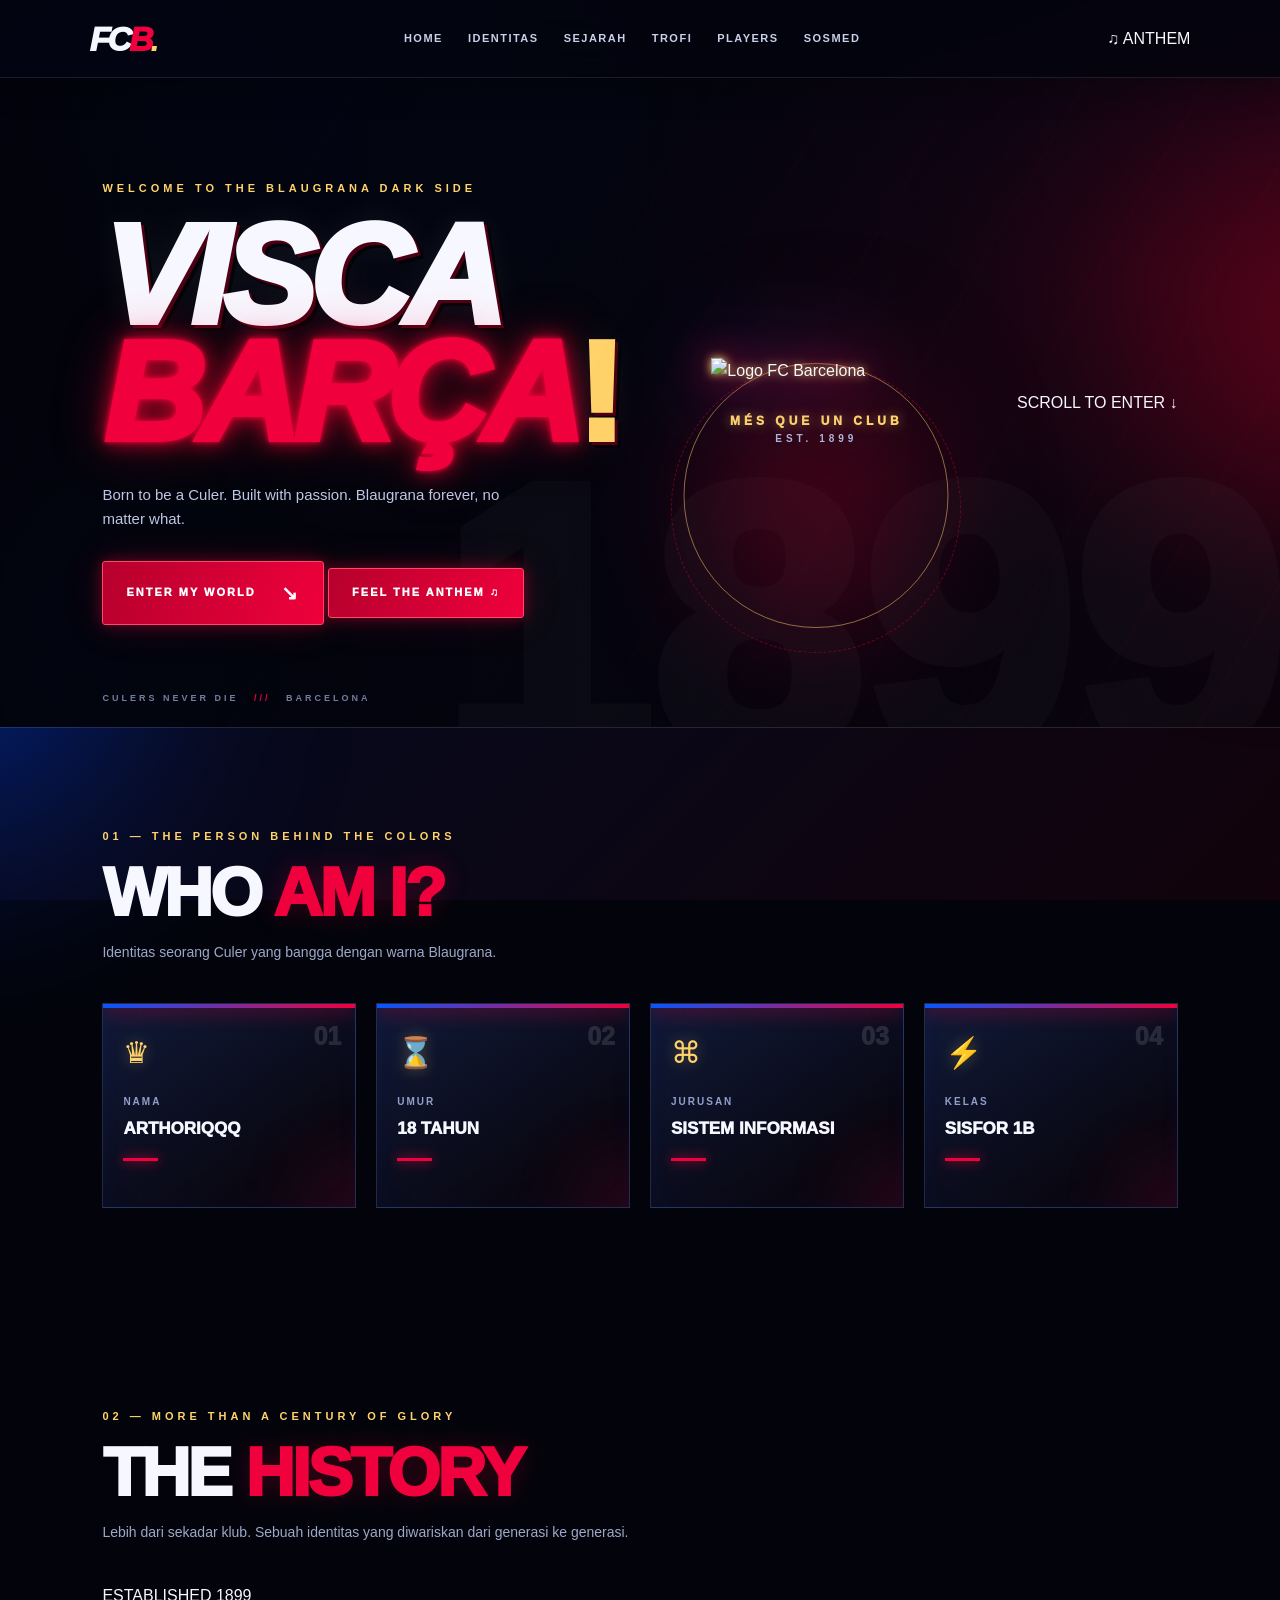
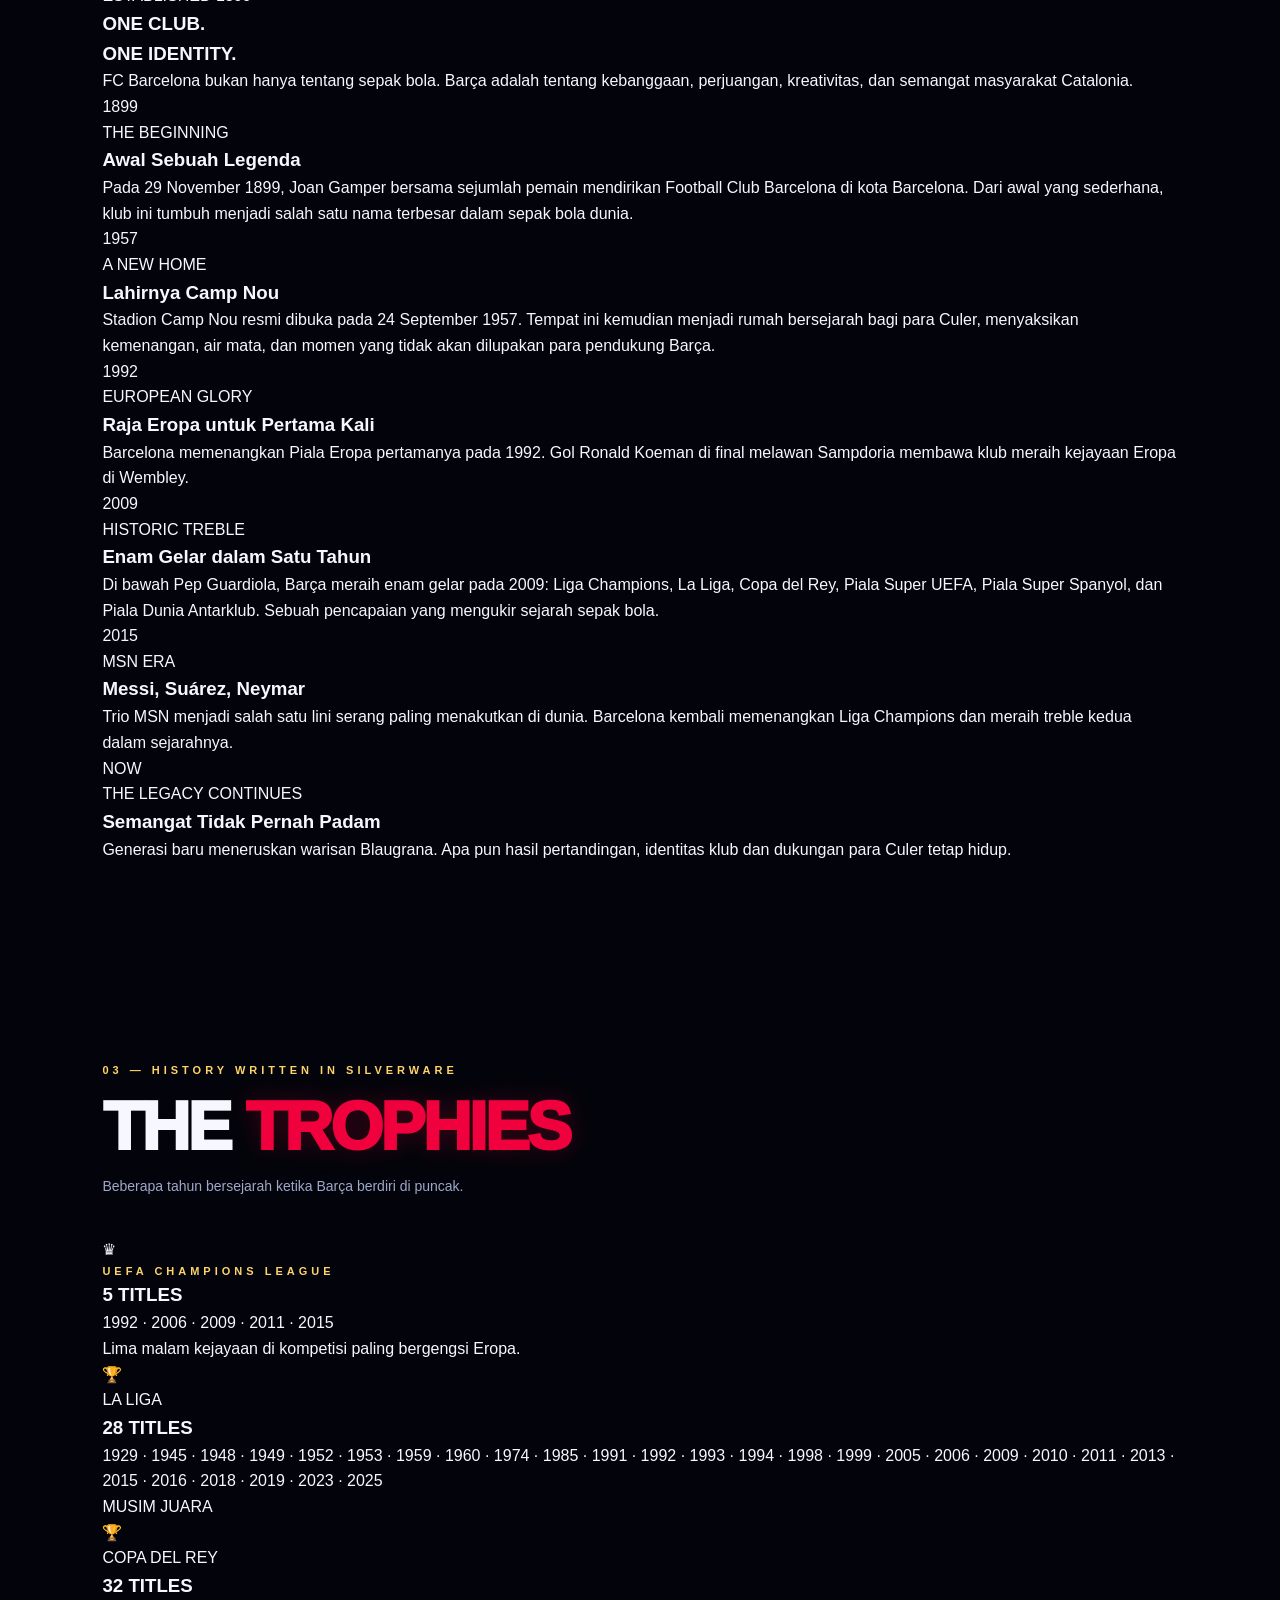
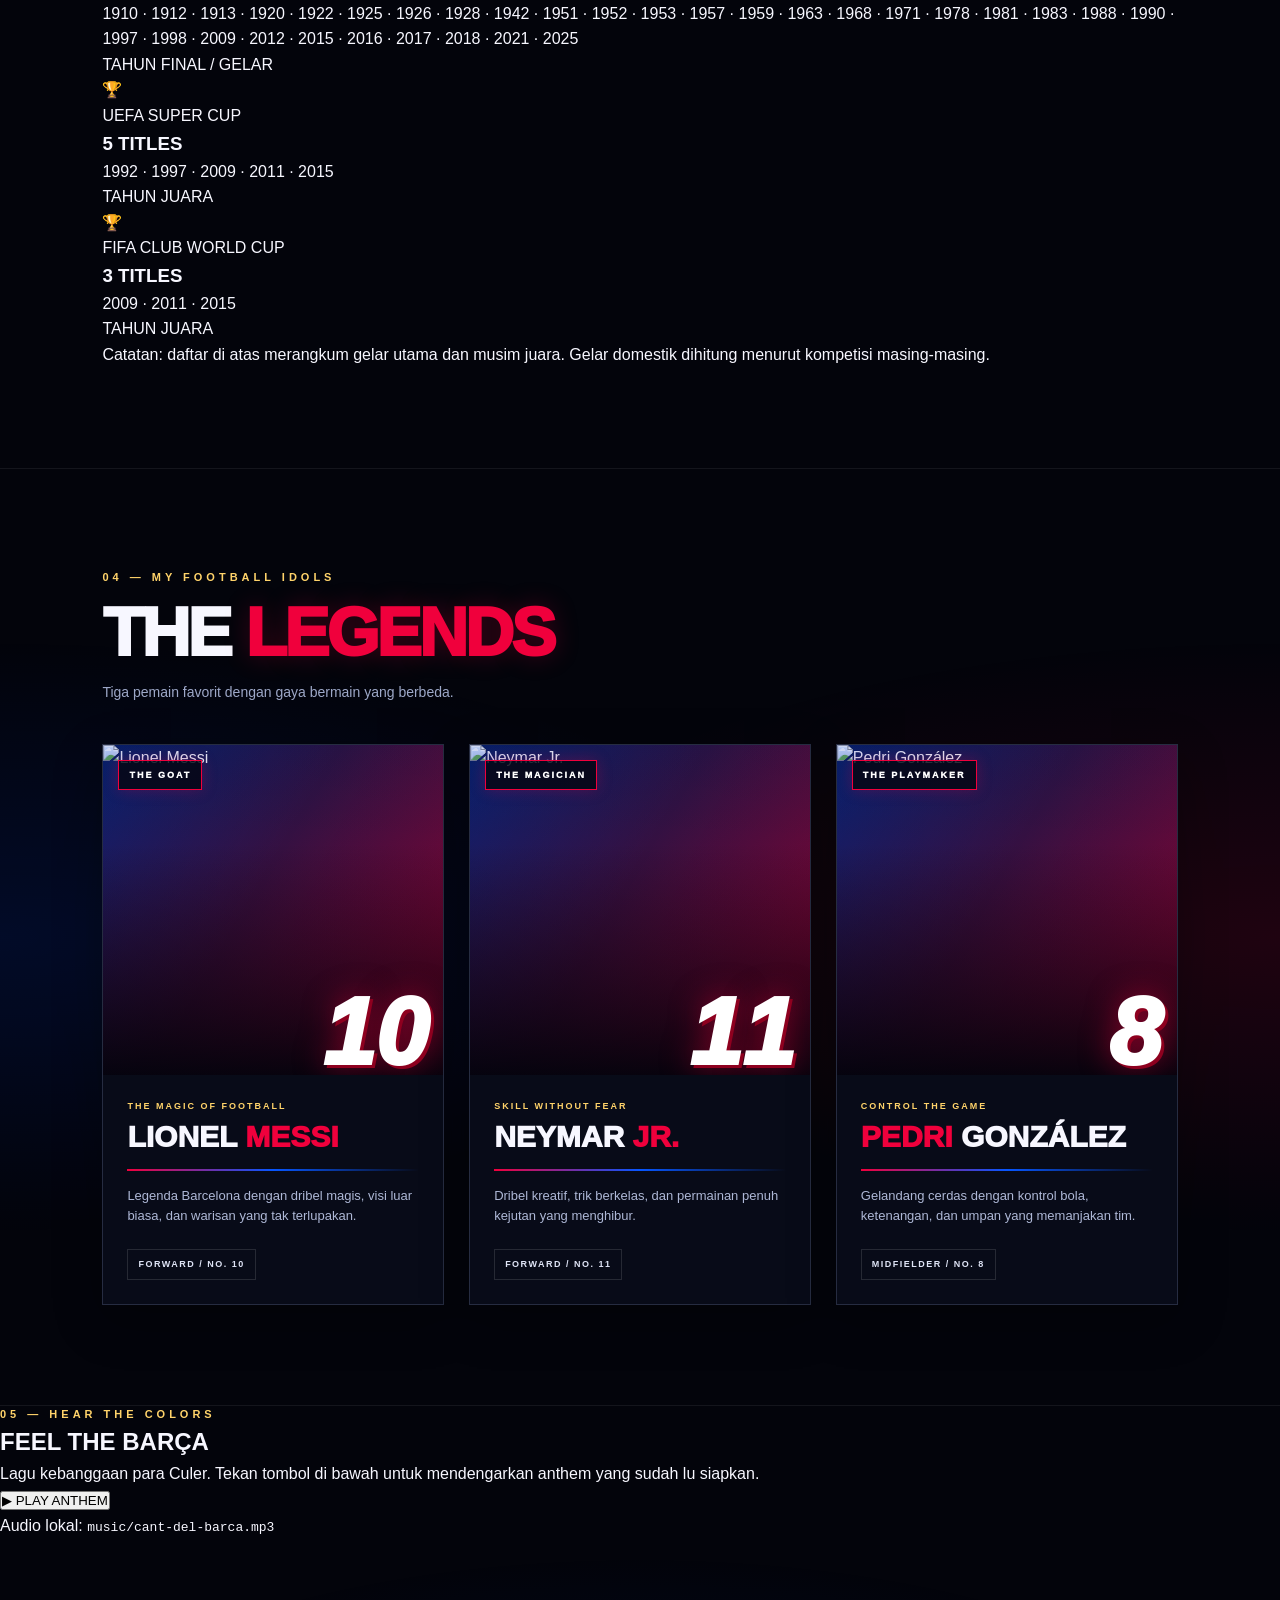
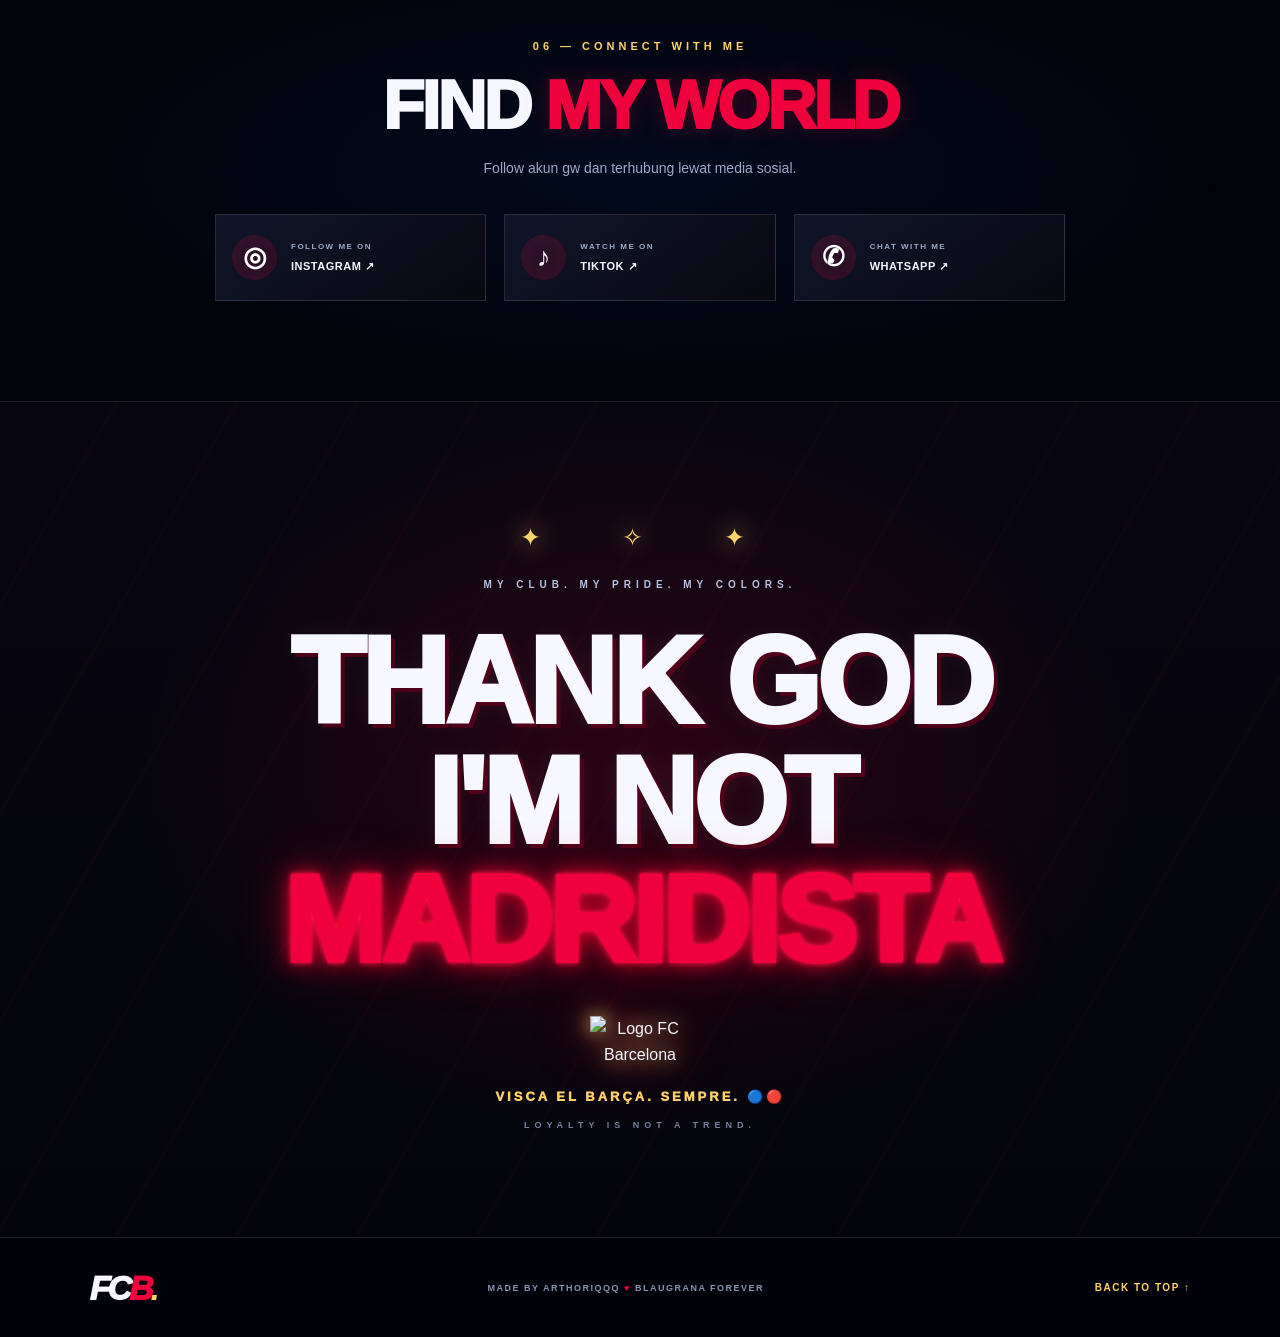
==== commit 8bd26fef: "Enhance index.html with new sections and features Added new sections for history and anthem, updated" ====
--- a/index.html
+++ b/index.html
@@ -5,36 +5,46 @@
   <meta charset="UTF-8">
   <meta name="viewport" content="width=device-width, initial-scale=1.0">
   <meta name="theme-color" content="#050510">
+  <meta name="description" content="Arthoriqqq — website personal penggemar FC Barcelona. Sejarah, trofi, dan legenda Blaugrana.">
   <title>ARTHORIQQQ | VISCA BARÇA</title>
   <link rel="stylesheet" href="style.css">
 </head>
 <body>
 
+  <div class="stadium-bg"></div>
+  <div class="stadium-shade"></div>
   <div class="noise"></div>
   <div class="red-light"></div>
   <div class="blue-light"></div>
   <div class="lightning"></div>
+  <div class="scanlines"></div>
 
   <header class="navbar">
     <a class="logo-text" href="#home">FC<span>B</span><b>.</b></a>
     <nav>
       <a href="#home">HOME</a>
       <a href="#about">IDENTITAS</a>
+      <a href="#history">SEJARAH</a>
+      <a href="#trophies">TROFI</a>
       <a href="#players">PLAYERS</a>
       <a href="#social">SOSMED</a>
     </nav>
+    <a href="#anthem" class="nav-anthem">♫ ANTHEM</a>
   </header>
 
   <main>
     <section class="hero" id="home">
-      <div class="hero-content">
+      <div class="hero-content reveal">
         <p class="overline">WELCOME TO THE BLAUGRANA DARK SIDE</p>
         <h1>VISCA<br><span>BARÇA</span><i>!</i></h1>
         <p class="hero-description">
           Born to be a Culer. Built with passion.
           Blaugrana forever, no matter what.
         </p>
-        <a href="#about" class="button">ENTER MY WORLD <span>↘</span></a>
+        <div class="hero-buttons">
+          <a href="#history" class="button">ENTER MY WORLD <span>↘</span></a>
+          <a href="#anthem" class="button button-outline">FEEL THE ANTHEM ♫</a>
+        </div>
       </div>
 
       <div class="hero-crest">
@@ -42,8 +52,8 @@
         <div class="orbit orbit-two"></div>
         <div class="crest-glow"></div>
         <img
-          src="https://thumb.wikimedia.org/wikipedia/id/thumb/4/47/FC_Barcelona_%28crest%29.svg/1280px-FC_Barcelona_%28crest%29.svg.png?utm_source=id.wikipedia.org&utm_campaign=index&utm_content=thumbnail"
-          alt="Logo resmi FC Barcelona"
+          src="https://upload.wikimedia.org/wikipedia/en/4/47/FC_Barcelona_%28crest%29.svg"
+          alt="Logo FC Barcelona"
           class="barca-crest">
         <p>MÉS QUE UN CLUB</p>
         <span class="crest-year">EST. 1899</span>
@@ -51,17 +61,18 @@
 
       <div class="background-number">1899</div>
       <div class="hero-bottom">CULERS NEVER DIE <span>///</span> BARCELONA</div>
+      <a href="#about" class="scroll-indicator">SCROLL TO ENTER <span>↓</span></a>
     </section>
 
     <section class="section about" id="about">
-      <div class="section-heading">
+      <div class="section-heading reveal">
         <p class="overline">01 — THE PERSON BEHIND THE COLORS</p>
         <h2>WHO <span>AM I?</span></h2>
         <p>Identitas seorang Culer yang bangga dengan warna Blaugrana.</p>
       </div>
 
       <div class="identity-grid">
-        <article class="identity-card">
+        <article class="identity-card reveal">
           <span class="card-number">01</span>
           <div class="card-icon">♛</div>
           <p>NAMA</p>
@@ -69,7 +80,7 @@
           <div class="card-line"></div>
         </article>
 
-        <article class="identity-card">
+        <article class="identity-card reveal">
           <span class="card-number">02</span>
           <div class="card-icon">⌛</div>
           <p>UMUR</p>
@@ -77,15 +88,15 @@
           <div class="card-line"></div>
         </article>
 
-        <article class="identity-card">
+        <article class="identity-card reveal">
           <span class="card-number">03</span>
           <div class="card-icon">⌘</div>
-          <p>JURUSAN KULIAH</p>
+          <p>JURUSAN</p>
           <h3>SISTEM INFORMASI</h3>
           <div class="card-line"></div>
         </article>
 
-        <article class="identity-card">
+        <article class="identity-card reveal">
           <span class="card-number">04</span>
           <div class="card-icon">⚡</div>
           <p>KELAS</p>
@@ -95,18 +106,199 @@
       </div>
     </section>
 
+    <section class="section history" id="history">
+      <div class="section-heading reveal">
+        <p class="overline">02 — MORE THAN A CENTURY OF GLORY</p>
+        <h2>THE <span>HISTORY</span></h2>
+        <p>Lebih dari sekadar klub. Sebuah identitas yang diwariskan dari generasi ke generasi.</p>
+      </div>
+
+      <div class="history-banner reveal">
+        <div class="history-banner-content">
+          <span class="history-tag">ESTABLISHED 1899</span>
+          <h3>ONE CLUB.<br><span>ONE IDENTITY.</span></h3>
+          <p>
+            FC Barcelona bukan hanya tentang sepak bola.
+            Barça adalah tentang kebanggaan, perjuangan,
+            kreativitas, dan semangat masyarakat Catalonia.
+          </p>
+        </div>
+      </div>
+
+      <div class="timeline">
+        <article class="timeline-item reveal">
+          <span class="timeline-year">1899</span>
+          <div class="timeline-dot"></div>
+          <div class="timeline-card">
+            <span class="history-tag">THE BEGINNING</span>
+            <h3>Awal Sebuah Legenda</h3>
+            <p>
+              Pada 29 November 1899, Joan Gamper bersama sejumlah
+              pemain mendirikan Football Club Barcelona di kota
+              Barcelona. Dari awal yang sederhana, klub ini tumbuh
+              menjadi salah satu nama terbesar dalam sepak bola dunia.
+            </p>
+          </div>
+        </article>
+
+        <article class="timeline-item reveal">
+          <span class="timeline-year">1957</span>
+          <div class="timeline-dot"></div>
+          <div class="timeline-card">
+            <span class="history-tag">A NEW HOME</span>
+            <h3>Lahirnya Camp Nou</h3>
+            <p>
+              Stadion Camp Nou resmi dibuka pada 24 September 1957.
+              Tempat ini kemudian menjadi rumah bersejarah bagi para
+              Culer, menyaksikan kemenangan, air mata, dan momen
+              yang tidak akan dilupakan para pendukung Barça.
+            </p>
+          </div>
+        </article>
+
+        <article class="timeline-item reveal">
+          <span class="timeline-year">1992</span>
+          <div class="timeline-dot"></div>
+          <div class="timeline-card">
+            <span class="history-tag">EUROPEAN GLORY</span>
+            <h3>Raja Eropa untuk Pertama Kali</h3>
+            <p>
+              Barcelona memenangkan Piala Eropa pertamanya pada 1992.
+              Gol Ronald Koeman di final melawan Sampdoria membawa
+              klub meraih kejayaan Eropa di Wembley.
+            </p>
+          </div>
+        </article>
+
+        <article class="timeline-item reveal">
+          <span class="timeline-year">2009</span>
+          <div class="timeline-dot"></div>
+          <div class="timeline-card">
+            <span class="history-tag">HISTORIC TREBLE</span>
+            <h3>Enam Gelar dalam Satu Tahun</h3>
+            <p>
+              Di bawah Pep Guardiola, Barça meraih enam gelar pada
+              2009: Liga Champions, La Liga, Copa del Rey, Piala Super
+              UEFA, Piala Super Spanyol, dan Piala Dunia Antarklub.
+              Sebuah pencapaian yang mengukir sejarah sepak bola.
+            </p>
+          </div>
+        </article>
+
+        <article class="timeline-item reveal">
+          <span class="timeline-year">2015</span>
+          <div class="timeline-dot"></div>
+          <div class="timeline-card">
+            <span class="history-tag">MSN ERA</span>
+            <h3>Messi, Suárez, Neymar</h3>
+            <p>
+              Trio MSN menjadi salah satu lini serang paling
+              menakutkan di dunia. Barcelona kembali memenangkan
+              Liga Champions dan meraih treble kedua dalam sejarahnya.
+            </p>
+          </div>
+        </article>
+
+        <article class="timeline-item reveal">
+          <span class="timeline-year">NOW</span>
+          <div class="timeline-dot"></div>
+          <div class="timeline-card">
+            <span class="history-tag">THE LEGACY CONTINUES</span>
+            <h3>Semangat Tidak Pernah Padam</h3>
+            <p>
+              Generasi baru meneruskan warisan Blaugrana.
+              Apa pun hasil pertandingan, identitas klub dan
+              dukungan para Culer tetap hidup.
+            </p>
+          </div>
+        </article>
+      </div>
+    </section>
+
+    <section class="section trophies" id="trophies">
+      <div class="section-heading reveal">
+        <p class="overline">03 — HISTORY WRITTEN IN SILVERWARE</p>
+        <h2>THE <span>TROPHIES</span></h2>
+        <p>Beberapa tahun bersejarah ketika Barça berdiri di puncak.</p>
+      </div>
+
+      <div class="trophy-feature reveal">
+        <div class="trophy-symbol">♛</div>
+        <p class="overline">UEFA CHAMPIONS LEAGUE</p>
+        <h3>5 <span>TITLES</span></h3>
+        <p class="trophy-years">1992 · 2006 · 2009 · 2011 · 2015</p>
+        <div class="trophy-line"></div>
+        <p class="trophy-caption">
+          Lima malam kejayaan di kompetisi paling bergengsi Eropa.
+        </p>
+      </div>
+
+      <div class="trophy-grid">
+        <article class="trophy-card reveal">
+          <span class="trophy-icon">🏆</span>
+          <p>LA LIGA</p>
+          <h3>28 <span>TITLES</span></h3>
+          <p class="trophy-years">
+            1929 · 1945 · 1948 · 1949 · 1952 · 1953 · 1959 · 1960 ·
+            1974 · 1985 · 1991 · 1992 · 1993 · 1994 · 1998 · 1999 ·
+            2005 · 2006 · 2009 · 2010 · 2011 · 2013 · 2015 · 2016 ·
+            2018 · 2019 · 2023 · 2025
+          </p>
+          <span class="trophy-note">MUSIM JUARA</span>
+        </article>
+
+        <article class="trophy-card reveal">
+          <span class="trophy-icon">🏆</span>
+          <p>COPA DEL REY</p>
+          <h3>32 <span>TITLES</span></h3>
+          <p class="trophy-years">
+            1910 · 1912 · 1913 · 1920 · 1922 · 1925 · 1926 · 1928 ·
+            1942 · 1951 · 1952 · 1953 · 1957 · 1959 · 1963 · 1968 ·
+            1971 · 1978 · 1981 · 1983 · 1988 · 1990 · 1997 · 1998 ·
+            2009 · 2012 · 2015 · 2016 · 2017 · 2018 · 2021 · 2025
+          </p>
+          <span class="trophy-note">TAHUN FINAL / GELAR</span>
+        </article>
+
+        <article class="trophy-card reveal">
+          <span class="trophy-icon">🏆</span>
+          <p>UEFA SUPER CUP</p>
+          <h3>5 <span>TITLES</span></h3>
+          <p class="trophy-years">
+            1992 · 1997 · 2009 · 2011 · 2015
+          </p>
+          <span class="trophy-note">TAHUN JUARA</span>
+        </article>
+
+        <article class="trophy-card reveal">
+          <span class="trophy-icon">🏆</span>
+          <p>FIFA CLUB WORLD CUP</p>
+          <h3>3 <span>TITLES</span></h3>
+          <p class="trophy-years">
+            2009 · 2011 · 2015
+          </p>
+          <span class="trophy-note">TAHUN JUARA</span>
+        </article>
+      </div>
+
+      <p class="trophy-footnote">
+        Catatan: daftar di atas merangkum gelar utama dan musim juara.
+        Gelar domestik dihitung menurut kompetisi masing-masing.
+      </p>
+    </section>
+
     <section class="section players" id="players">
-      <div class="section-heading">
-        <p class="overline">02 — MY FOOTBALL IDOLS</p>
+      <div class="section-heading reveal">
+        <p class="overline">04 — MY FOOTBALL IDOLS</p>
         <h2>THE <span>LEGENDS</span></h2>
-        <p>Tiga nama favorit dengan gaya bermain yang berbeda.</p>
+        <p>Tiga pemain favorit dengan gaya bermain yang berbeda.</p>
       </div>
 
       <div class="player-grid">
-        <article class="player-card">
+        <article class="player-card reveal">
           <div class="player-photo">
             <img
-              src="https://encrypted-tbn0.gstatic.com/images?q=tbn:ANd9GcRhCemsMcQhkVaNojwHJZZFDj0NlIBvshzSYn-gJAILow&s=10"
+              src="https://commons.wikimedia.org/wiki/Special:FilePath/Lionel_Messi_2022.jpg"
               alt="Lionel Messi"
               loading="lazy">
             <span class="jersey-number">10</span>
@@ -125,10 +317,10 @@
           </div>
         </article>
 
-        <article class="player-card">
+        <article class="player-card reveal">
           <div class="player-photo">
             <img
-              src="https://encrypted-tbn0.gstatic.com/images?q=tbn:ANd9GcS3pVpyRClpc_qJR1z_OCHcQ7VFzMDGGpga5oGK0oHVkQ&s=10"
+              src="https://commons.wikimedia.org/wiki/Special:FilePath/Neymar_Jr_with_Al_Hilal,_2023.jpg"
               alt="Neymar Jr."
               loading="lazy">
             <span class="jersey-number">11</span>
@@ -147,11 +339,11 @@
           </div>
         </article>
 
-        <article class="player-card">
+        <article class="player-card reveal">
           <div class="player-photo">
             <img
-              src="https://encrypted-tbn0.gstatic.com/images?q=tbn:ANd9GcRuuN94wxVAspV2mN5XBQNJiOJ3MNhK17SUCPXMwCnSzg&s=10"
-              alt="Pedri"
+              src="https://commons.wikimedia.org/wiki/Special:FilePath/Pedri_Gonz%C3%A1lez_2022.jpg"
+              alt="Pedri González"
               loading="lazy">
             <span class="jersey-number">8</span>
             <span class="photo-overlay"></span>
@@ -171,37 +363,63 @@
       </div>
     </section>
 
+    <section class="anthem-section" id="anthem">
+      <div class="anthem-content reveal">
+        <p class="overline">05 — HEAR THE COLORS</p>
+        <h2>FEEL THE <span>BARÇA</span></h2>
+        <p>
+          Lagu kebanggaan para Culer. Tekan tombol di bawah
+          untuk mendengarkan anthem yang sudah lu siapkan.
+        </p>
+
+        <audio id="barcaAudio" preload="none" loop>
+          <source src="music/cant-del-barca.mp3" type="audio/mpeg">
+          Browser lu tidak mendukung pemutar audio.
+        </audio>
+
+        <button class="music-button" id="musicButton" type="button">
+          <span id="musicIcon">▶</span>
+          <span id="musicLabel">PLAY ANTHEM</span>
+        </button>
+
+        <div class="sound-bars" id="soundBars" aria-hidden="true">
+          <span></span><span></span><span></span><span></span>
+          <span></span><span></span><span></span><span></span>
+          <span></span><span></span><span></span><span></span>
+        </div>
+
+        <p class="music-note">
+          Audio lokal: <code>music/cant-del-barca.mp3</code>
+        </p>
+      </div>
+    </section>
+
     <section class="social-section" id="social">
-      <p class="overline">03 — CONNECT WITH ME</p>
+      <p class="overline">06 — CONNECT WITH ME</p>
       <h2>FIND <span>MY WORLD</span></h2>
       <p class="social-description">
         Follow akun gw dan terhubung lewat media sosial.
       </p>
 
       <div class="social-links">
-        <a
-          class="social-link instagram"
-          href="https://www.instagram.com/arthoriqqq/"
-          target="_blank"
-          rel="noopener noreferrer">
+        <a class="social-link instagram"
+           href="https://www.instagram.com/arthoriqqq/"
+           target="_blank" rel="noopener noreferrer">
           <span class="social-icon">◎</span>
           <span><small>FOLLOW ME ON</small><b>INSTAGRAM ↗</b></span>
         </a>
 
-        <a
-          class="social-link tiktok"
-          href="https://www.tiktok.com/@_torrrrrrrrrrr"
-          target="_blank"
-          rel="noopener noreferrer">
+        <a class="social-link tiktok"
+           href="https://www.tiktok.com/@_torrrrrrrrrrr"
+           target="_blank" rel="noopener noreferrer">
           <span class="social-icon">♪</span>
           <span><small>WATCH ME ON</small><b>TIKTOK ↗</b></span>
         </a>
 
-        <a
-          class="social-link whatsapp"
-          href="https://wa.me/arthoriqqq?s=t"
-          target="_blank"
-          rel="noopener noreferrer">
+        <!-- Ganti 628xxxxxxxxxx dengan nomor WhatsApp lu -->
+        <a class="social-link whatsapp"
+           href="https://wa.me/628xxxxxxxxxx"
+           target="_blank" rel="noopener noreferrer">
           <span class="social-icon">✆</span>
           <span><small>CHAT WITH ME</small><b>WHATSAPP ↗</b></span>
         </a>
@@ -220,7 +438,7 @@
 
       <div class="final-crest-wrap">
         <img
-          src="https://thumb.wikimedia.org/wikipedia/id/thumb/4/47/FC_Barcelona_%28crest%29.svg/1280px-FC_Barcelona_%28crest%29.svg.png?utm_source=id.wikipedia.org&utm_campaign=index&utm_content=thumbnail"
+          src="https://upload.wikimedia.org/wikipedia/en/4/47/FC_Barcelona_%28crest%29.svg"
           alt="Logo FC Barcelona"
           class="final-crest"
           loading="lazy">
@@ -237,5 +455,54 @@
     <a class="back-top" href="#home">BACK TO TOP ↑</a>
   </footer>
 
+  <script>
+    const audio = document.getElementById("barcaAudio");
+    const musicButton = document.getElementById("musicButton");
+    const musicIcon = document.getElementById("musicIcon");
+    const musicLabel = document.getElementById("musicLabel");
+    const soundBars = document.getElementById("soundBars");
+
+    musicButton.addEventListener("click", async () => {
+      if (audio.paused) {
+        try {
+          await audio.play();
+          musicIcon.textContent = "Ⅱ";
+          musicLabel.textContent = "PAUSE ANTHEM";
+          soundBars.classList.add("playing");
+        } catch (error) {
+          musicLabel.textContent = "CHECK AUDIO FILE";
+          musicIcon.textContent = "!";
+        }
+      } else {
+        audio.pause();
+        musicIcon.textContent = "▶";
+        musicLabel.textContent = "PLAY ANTHEM";
+        soundBars.classList.remove("playing");
+      }
+    });
+
+    audio.addEventListener("ended", () => {
+      musicIcon.textContent = "▶";
+      musicLabel.textContent = "PLAY ANTHEM";
+      soundBars.classList.remove("playing");
+    });
+
+    const revealItems = document.querySelectorAll(".reveal");
+
+    if ("IntersectionObserver" in window) {
+      const revealObserver = new IntersectionObserver((entries) => {
+        entries.forEach((entry) => {
+          if (entry.isIntersecting) {
+            entry.target.classList.add("visible");
+            revealObserver.unobserve(entry.target);
+          }
+        });
+      }, { threshold: 0.12 });
+
+      revealItems.forEach((item) => revealObserver.observe(item));
+    } else {
+      revealItems.forEach((item) => item.classList.add("visible"));
+    }
+  </script>
 </body>
 </html>
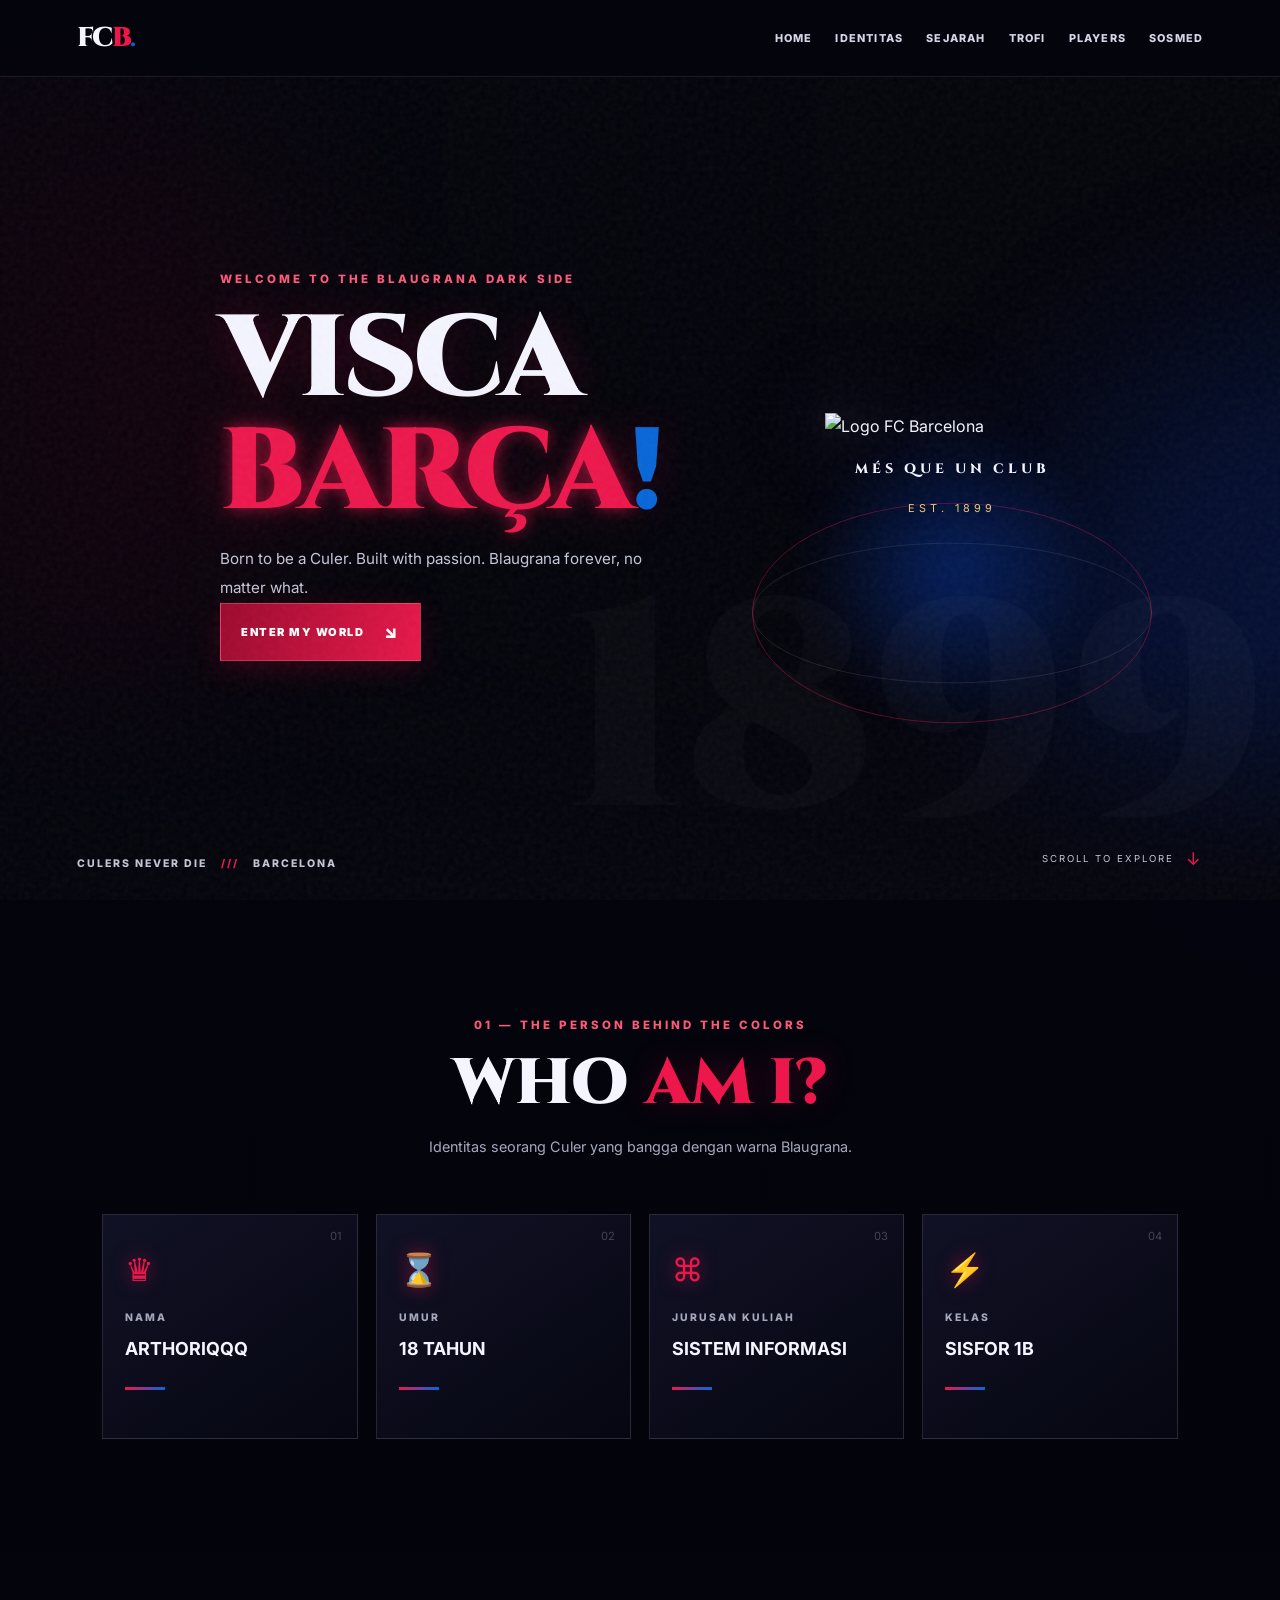
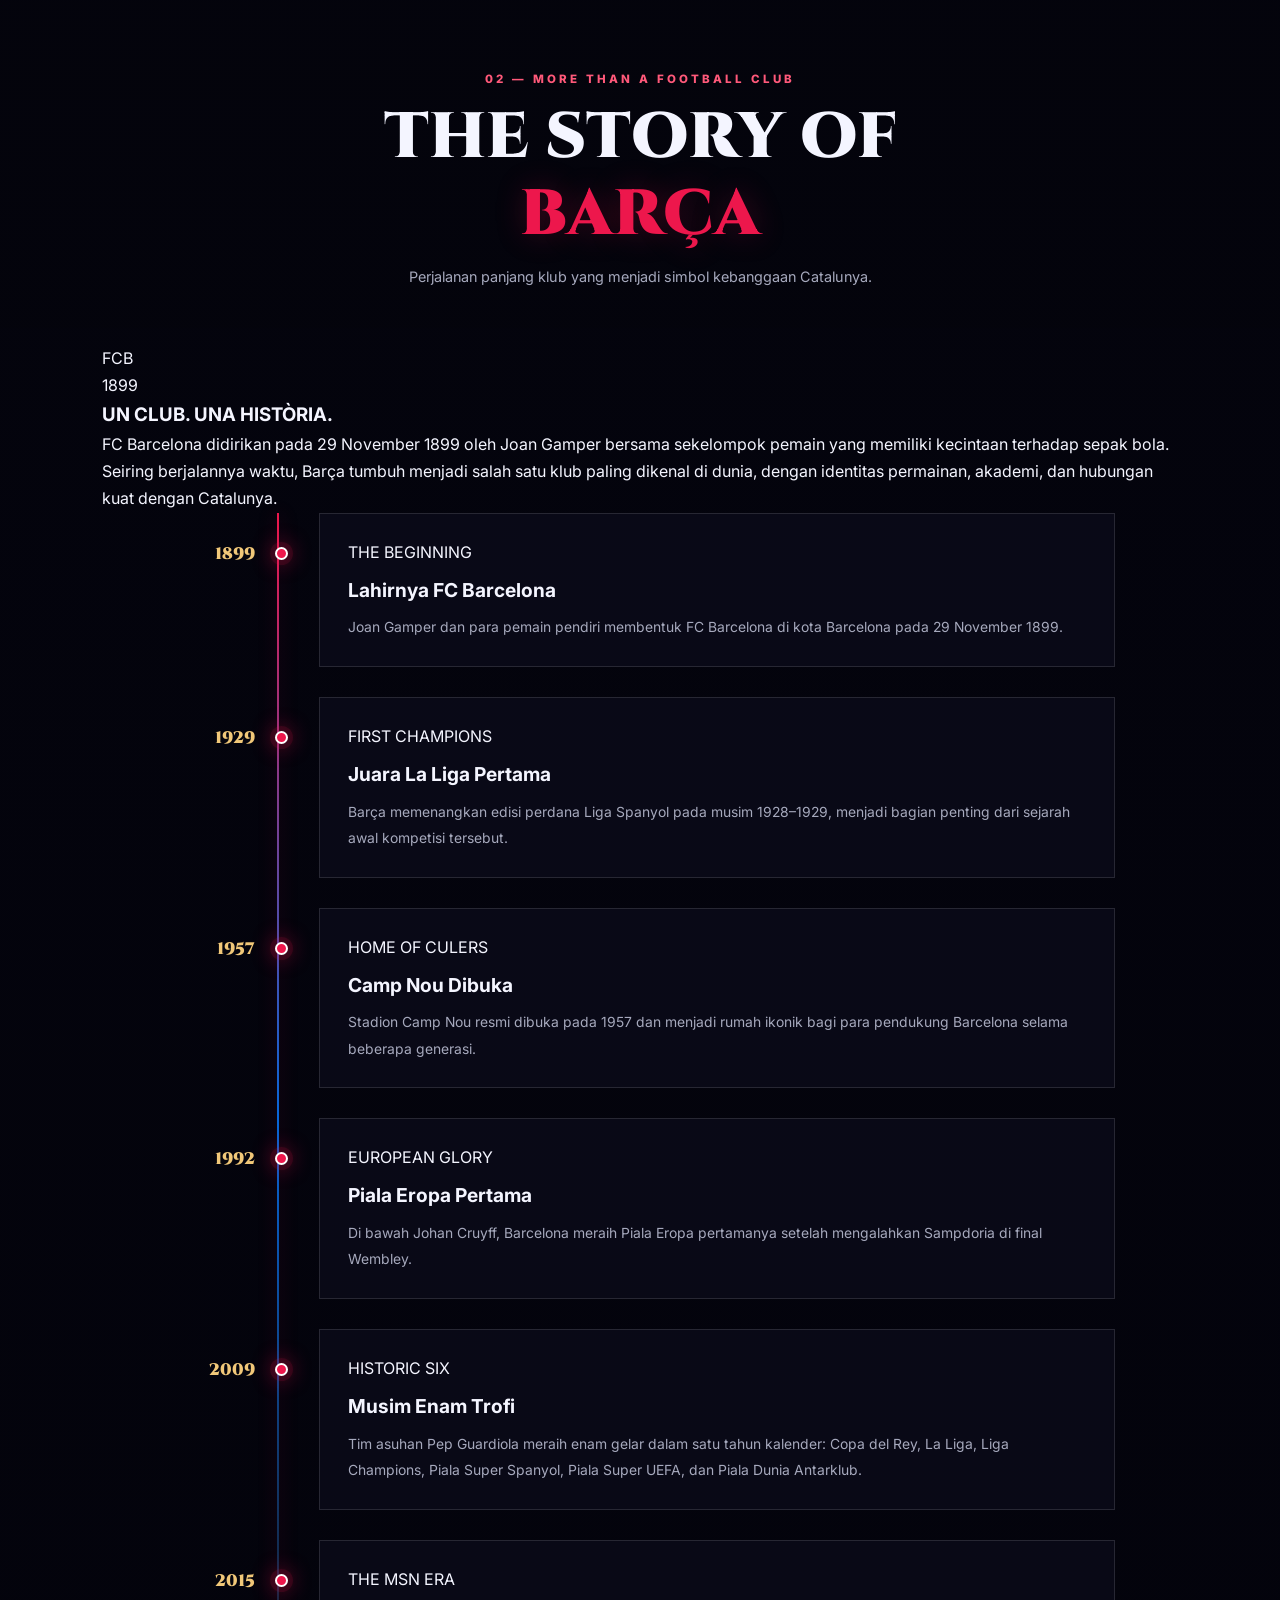
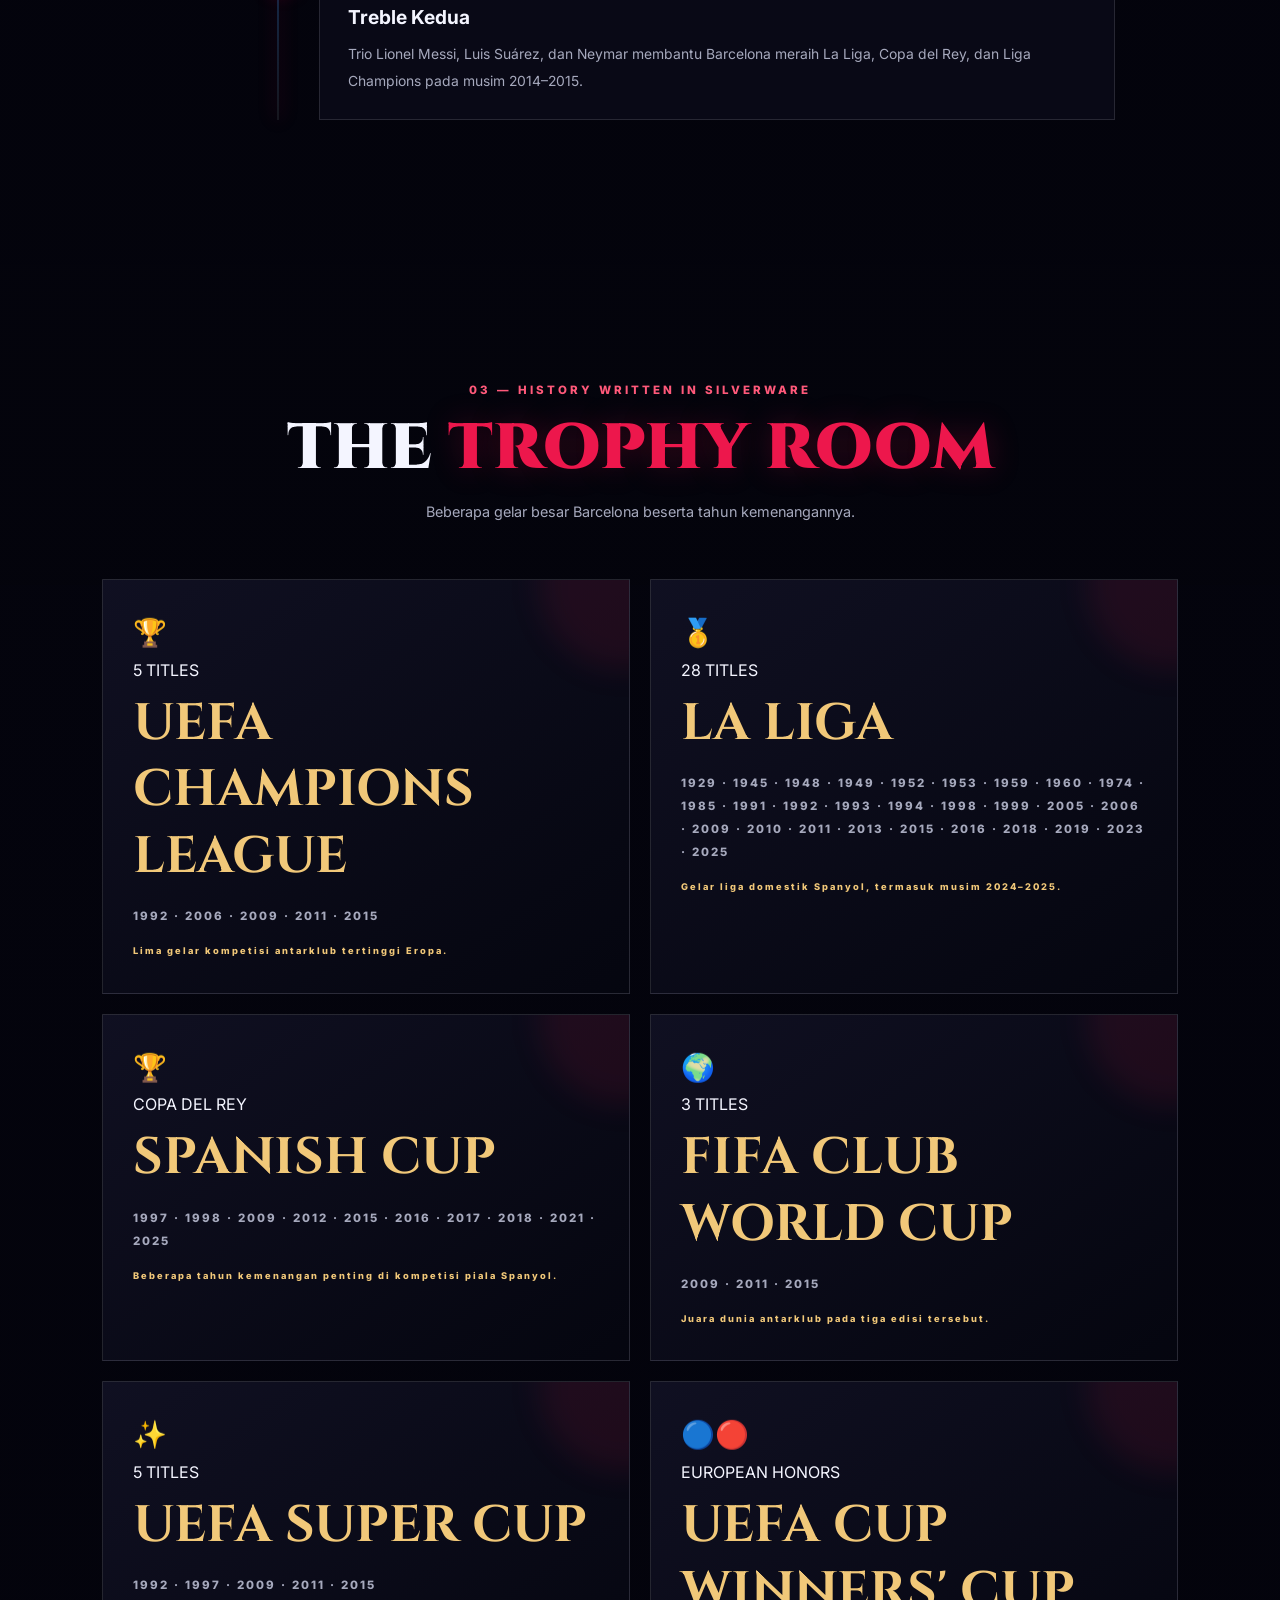
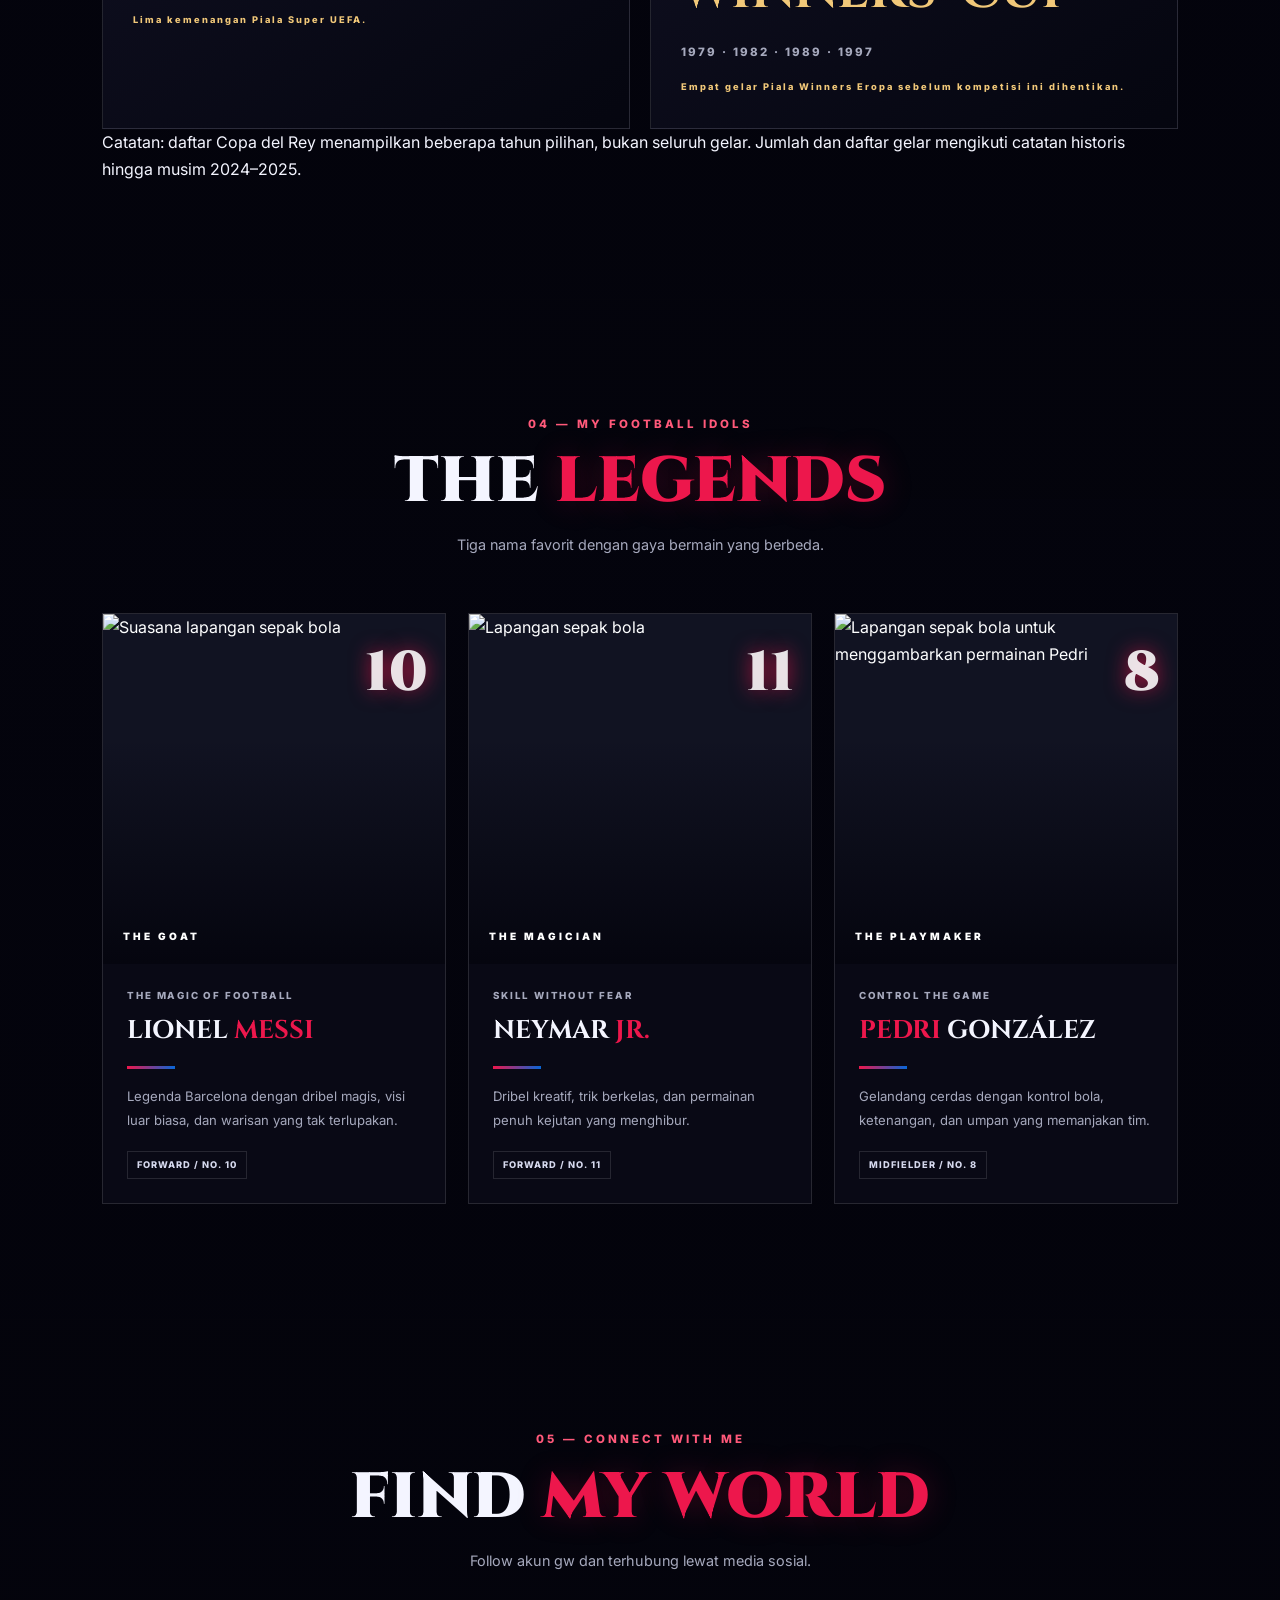
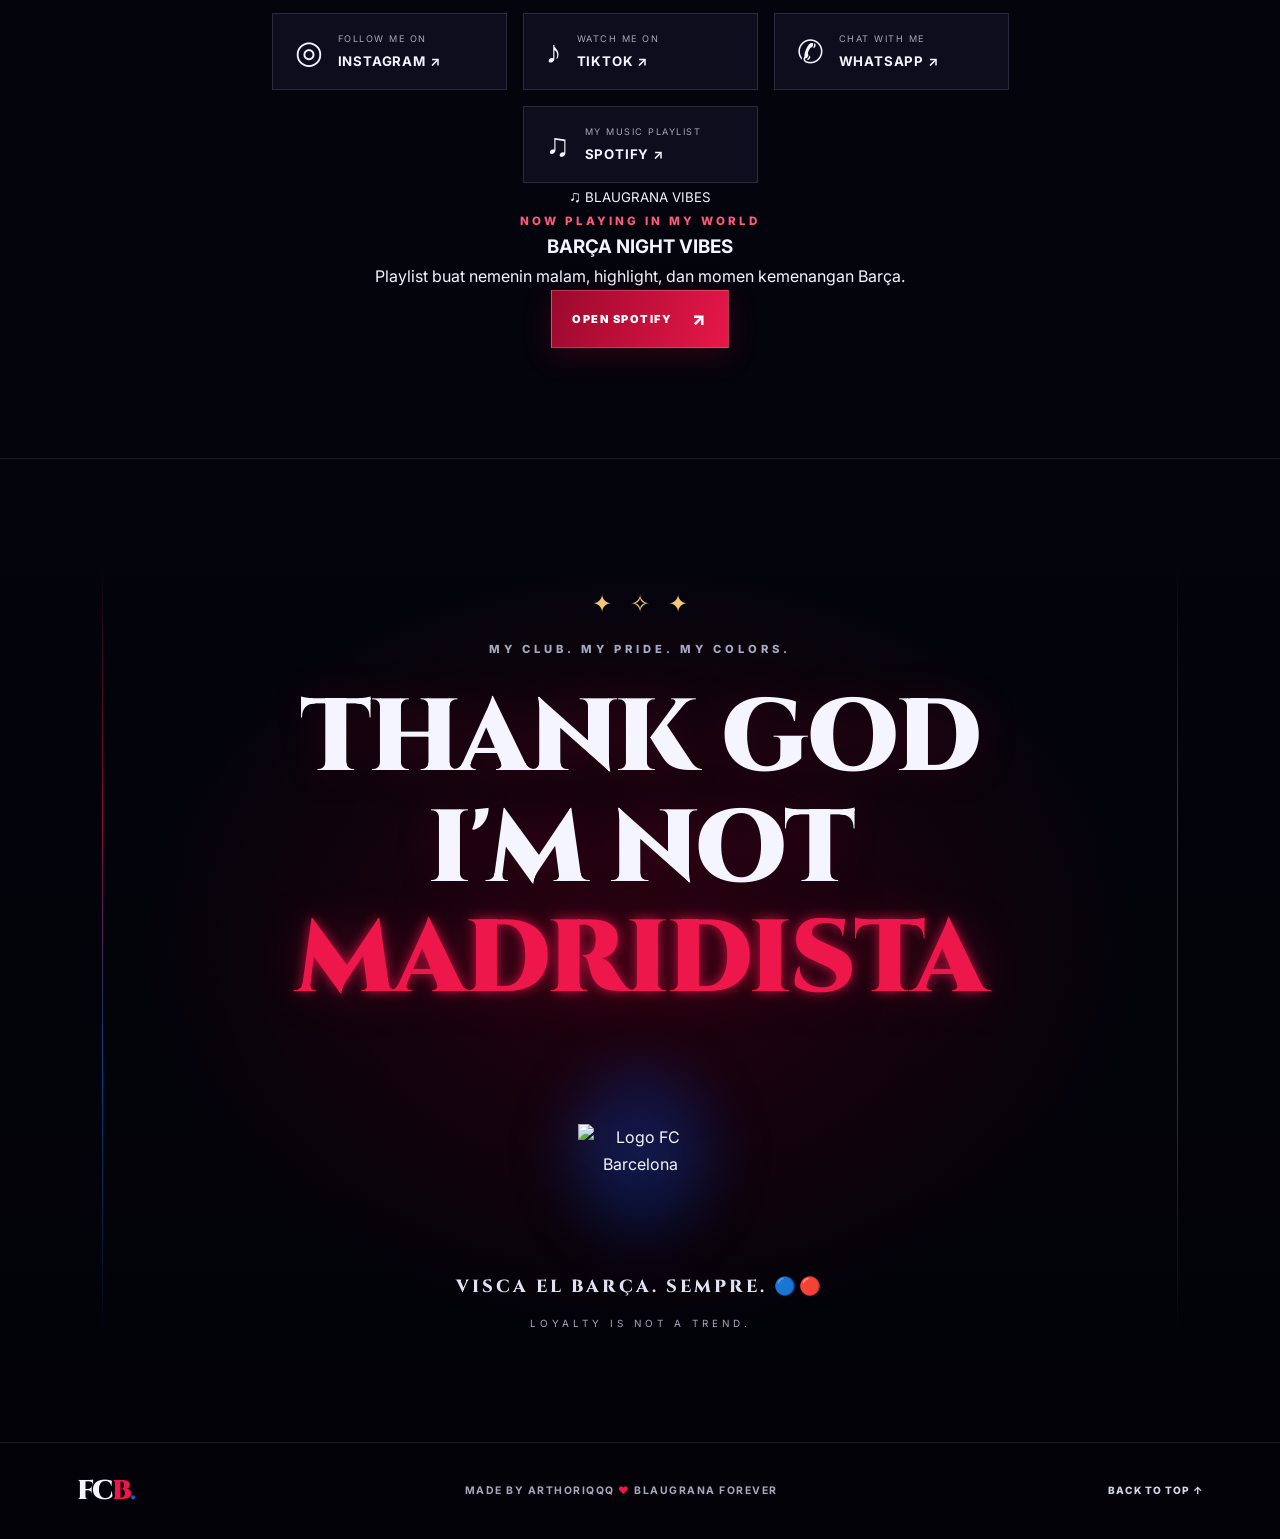
==== commit b87be22d: "Refactor index.html for content and structure updates Updated various sections of the index.html fil" ====
--- a/index.html
+++ b/index.html
@@ -5,19 +5,17 @@
   <meta charset="UTF-8">
   <meta name="viewport" content="width=device-width, initial-scale=1.0">
   <meta name="theme-color" content="#050510">
-  <meta name="description" content="Arthoriqqq — website personal penggemar FC Barcelona. Sejarah, trofi, dan legenda Blaugrana.">
+  <meta name="description" content="ARTHORIQQQ — personal website untuk penggemar FC Barcelona. Visca Barça!">
   <title>ARTHORIQQQ | VISCA BARÇA</title>
   <link rel="stylesheet" href="style.css">
+  <link rel="preconnect" href="https://images.unsplash.com">
 </head>
 <body>
 
-  <div class="stadium-bg"></div>
-  <div class="stadium-shade"></div>
   <div class="noise"></div>
   <div class="red-light"></div>
   <div class="blue-light"></div>
   <div class="lightning"></div>
-  <div class="scanlines"></div>
 
   <header class="navbar">
     <a class="logo-text" href="#home">FC<span>B</span><b>.</b></a>
@@ -29,11 +27,13 @@
       <a href="#players">PLAYERS</a>
       <a href="#social">SOSMED</a>
     </nav>
-    <a href="#anthem" class="nav-anthem">♫ ANTHEM</a>
   </header>
 
   <main>
+    <!-- HERO -->
     <section class="hero" id="home">
+      <div class="stadium-overlay"></div>
+
       <div class="hero-content reveal">
         <p class="overline">WELCOME TO THE BLAUGRANA DARK SIDE</p>
         <h1>VISCA<br><span>BARÇA</span><i>!</i></h1>
@@ -41,10 +41,9 @@
           Born to be a Culer. Built with passion.
           Blaugrana forever, no matter what.
         </p>
-        <div class="hero-buttons">
-          <a href="#history" class="button">ENTER MY WORLD <span>↘</span></a>
-          <a href="#anthem" class="button button-outline">FEEL THE ANTHEM ♫</a>
-        </div>
+        <a href="#about" class="button">
+          ENTER MY WORLD <span>↘</span>
+        </a>
       </div>
 
       <div class="hero-crest">
@@ -52,7 +51,7 @@
         <div class="orbit orbit-two"></div>
         <div class="crest-glow"></div>
         <img
-          src="https://upload.wikimedia.org/wikipedia/en/4/47/FC_Barcelona_%28crest%29.svg"
+          src="https://thumb.wikimedia.org/wikipedia/id/thumb/4/47/FC_Barcelona_%28crest%29.svg/1280px-FC_Barcelona_%28crest%29.svg.png?utm_source=id.wikipedia.org&utm_campaign=index&utm_content=thumbnail"
           alt="Logo FC Barcelona"
           class="barca-crest">
         <p>MÉS QUE UN CLUB</p>
@@ -61,9 +60,10 @@
 
       <div class="background-number">1899</div>
       <div class="hero-bottom">CULERS NEVER DIE <span>///</span> BARCELONA</div>
-      <a href="#about" class="scroll-indicator">SCROLL TO ENTER <span>↓</span></a>
-    </section>
-
+      <a class="scroll-indicator" href="#about">SCROLL TO EXPLORE <span>↓</span></a>
+    </section>
+
+    <!-- IDENTITAS -->
     <section class="section about" id="about">
       <div class="section-heading reveal">
         <p class="overline">01 — THE PERSON BEHIND THE COLORS</p>
@@ -91,7 +91,7 @@
         <article class="identity-card reveal">
           <span class="card-number">03</span>
           <div class="card-icon">⌘</div>
-          <p>JURUSAN</p>
+          <p>JURUSAN KULIAH</p>
           <h3>SISTEM INFORMASI</h3>
           <div class="card-line"></div>
         </article>
@@ -106,21 +106,24 @@
       </div>
     </section>
 
+    <!-- SEJARAH BARÇA -->
     <section class="section history" id="history">
       <div class="section-heading reveal">
-        <p class="overline">02 — MORE THAN A CENTURY OF GLORY</p>
-        <h2>THE <span>HISTORY</span></h2>
-        <p>Lebih dari sekadar klub. Sebuah identitas yang diwariskan dari generasi ke generasi.</p>
-      </div>
-
-      <div class="history-banner reveal">
-        <div class="history-banner-content">
-          <span class="history-tag">ESTABLISHED 1899</span>
-          <h3>ONE CLUB.<br><span>ONE IDENTITY.</span></h3>
+        <p class="overline">02 — MORE THAN A FOOTBALL CLUB</p>
+        <h2>THE STORY OF <span>BARÇA</span></h2>
+        <p>Perjalanan panjang klub yang menjadi simbol kebanggaan Catalunya.</p>
+      </div>
+
+      <div class="history-intro reveal">
+        <div class="history-badge">FCB<br><span>1899</span></div>
+        <div>
+          <h3>UN CLUB. UNA HISTÒRIA.</h3>
           <p>
-            FC Barcelona bukan hanya tentang sepak bola.
-            Barça adalah tentang kebanggaan, perjuangan,
-            kreativitas, dan semangat masyarakat Catalonia.
+            FC Barcelona didirikan pada 29 November 1899 oleh Joan Gamper
+            bersama sekelompok pemain yang memiliki kecintaan terhadap sepak bola.
+            Seiring berjalannya waktu, Barça tumbuh menjadi salah satu klub
+            paling dikenal di dunia, dengan identitas permainan, akademi,
+            dan hubungan kuat dengan Catalunya.
           </p>
         </div>
       </div>
@@ -130,13 +133,24 @@
           <span class="timeline-year">1899</span>
           <div class="timeline-dot"></div>
           <div class="timeline-card">
-            <span class="history-tag">THE BEGINNING</span>
-            <h3>Awal Sebuah Legenda</h3>
-            <p>
-              Pada 29 November 1899, Joan Gamper bersama sejumlah
-              pemain mendirikan Football Club Barcelona di kota
-              Barcelona. Dari awal yang sederhana, klub ini tumbuh
-              menjadi salah satu nama terbesar dalam sepak bola dunia.
+            <span class="timeline-tag">THE BEGINNING</span>
+            <h3>Lahirnya FC Barcelona</h3>
+            <p>
+              Joan Gamper dan para pemain pendiri membentuk FC Barcelona
+              di kota Barcelona pada 29 November 1899.
+            </p>
+          </div>
+        </article>
+
+        <article class="timeline-item reveal">
+          <span class="timeline-year">1929</span>
+          <div class="timeline-dot"></div>
+          <div class="timeline-card">
+            <span class="timeline-tag">FIRST CHAMPIONS</span>
+            <h3>Juara La Liga Pertama</h3>
+            <p>
+              Barça memenangkan edisi perdana Liga Spanyol pada musim 1928–1929,
+              menjadi bagian penting dari sejarah awal kompetisi tersebut.
             </p>
           </div>
         </article>
@@ -145,13 +159,11 @@
           <span class="timeline-year">1957</span>
           <div class="timeline-dot"></div>
           <div class="timeline-card">
-            <span class="history-tag">A NEW HOME</span>
-            <h3>Lahirnya Camp Nou</h3>
-            <p>
-              Stadion Camp Nou resmi dibuka pada 24 September 1957.
-              Tempat ini kemudian menjadi rumah bersejarah bagi para
-              Culer, menyaksikan kemenangan, air mata, dan momen
-              yang tidak akan dilupakan para pendukung Barça.
+            <span class="timeline-tag">HOME OF CULERS</span>
+            <h3>Camp Nou Dibuka</h3>
+            <p>
+              Stadion Camp Nou resmi dibuka pada 1957 dan menjadi rumah ikonik
+              bagi para pendukung Barcelona selama beberapa generasi.
             </p>
           </div>
         </article>
@@ -160,12 +172,11 @@
           <span class="timeline-year">1992</span>
           <div class="timeline-dot"></div>
           <div class="timeline-card">
-            <span class="history-tag">EUROPEAN GLORY</span>
-            <h3>Raja Eropa untuk Pertama Kali</h3>
-            <p>
-              Barcelona memenangkan Piala Eropa pertamanya pada 1992.
-              Gol Ronald Koeman di final melawan Sampdoria membawa
-              klub meraih kejayaan Eropa di Wembley.
+            <span class="timeline-tag">EUROPEAN GLORY</span>
+            <h3>Piala Eropa Pertama</h3>
+            <p>
+              Di bawah Johan Cruyff, Barcelona meraih Piala Eropa pertamanya
+              setelah mengalahkan Sampdoria di final Wembley.
             </p>
           </div>
         </article>
@@ -174,13 +185,12 @@
           <span class="timeline-year">2009</span>
           <div class="timeline-dot"></div>
           <div class="timeline-card">
-            <span class="history-tag">HISTORIC TREBLE</span>
-            <h3>Enam Gelar dalam Satu Tahun</h3>
-            <p>
-              Di bawah Pep Guardiola, Barça meraih enam gelar pada
-              2009: Liga Champions, La Liga, Copa del Rey, Piala Super
-              UEFA, Piala Super Spanyol, dan Piala Dunia Antarklub.
-              Sebuah pencapaian yang mengukir sejarah sepak bola.
+            <span class="timeline-tag">HISTORIC SIX</span>
+            <h3>Musim Enam Trofi</h3>
+            <p>
+              Tim asuhan Pep Guardiola meraih enam gelar dalam satu tahun
+              kalender: Copa del Rey, La Liga, Liga Champions, Piala Super
+              Spanyol, Piala Super UEFA, dan Piala Dunia Antarklub.
             </p>
           </div>
         </article>
@@ -189,117 +199,115 @@
           <span class="timeline-year">2015</span>
           <div class="timeline-dot"></div>
           <div class="timeline-card">
-            <span class="history-tag">MSN ERA</span>
-            <h3>Messi, Suárez, Neymar</h3>
-            <p>
-              Trio MSN menjadi salah satu lini serang paling
-              menakutkan di dunia. Barcelona kembali memenangkan
-              Liga Champions dan meraih treble kedua dalam sejarahnya.
-            </p>
-          </div>
-        </article>
-
-        <article class="timeline-item reveal">
-          <span class="timeline-year">NOW</span>
-          <div class="timeline-dot"></div>
-          <div class="timeline-card">
-            <span class="history-tag">THE LEGACY CONTINUES</span>
-            <h3>Semangat Tidak Pernah Padam</h3>
-            <p>
-              Generasi baru meneruskan warisan Blaugrana.
-              Apa pun hasil pertandingan, identitas klub dan
-              dukungan para Culer tetap hidup.
-            </p>
-          </div>
-        </article>
-      </div>
-    </section>
-
+            <span class="timeline-tag">THE MSN ERA</span>
+            <h3>Treble Kedua</h3>
+            <p>
+              Trio Lionel Messi, Luis Suárez, dan Neymar membantu Barcelona
+              meraih La Liga, Copa del Rey, dan Liga Champions pada musim
+              2014–2015.
+            </p>
+          </div>
+        </article>
+      </div>
+    </section>
+
+    <!-- TROFI -->
     <section class="section trophies" id="trophies">
       <div class="section-heading reveal">
         <p class="overline">03 — HISTORY WRITTEN IN SILVERWARE</p>
-        <h2>THE <span>TROPHIES</span></h2>
-        <p>Beberapa tahun bersejarah ketika Barça berdiri di puncak.</p>
-      </div>
-
-      <div class="trophy-feature reveal">
-        <div class="trophy-symbol">♛</div>
-        <p class="overline">UEFA CHAMPIONS LEAGUE</p>
-        <h3>5 <span>TITLES</span></h3>
-        <p class="trophy-years">1992 · 2006 · 2009 · 2011 · 2015</p>
-        <div class="trophy-line"></div>
-        <p class="trophy-caption">
-          Lima malam kejayaan di kompetisi paling bergengsi Eropa.
-        </p>
+        <h2>THE <span>TROPHY ROOM</span></h2>
+        <p>Beberapa gelar besar Barcelona beserta tahun kemenangannya.</p>
       </div>
 
       <div class="trophy-grid">
         <article class="trophy-card reveal">
-          <span class="trophy-icon">🏆</span>
-          <p>LA LIGA</p>
-          <h3>28 <span>TITLES</span></h3>
+          <div class="trophy-icon">🏆</div>
+          <span class="trophy-count">5 TITLES</span>
+          <h3>UEFA CHAMPIONS LEAGUE</h3>
+          <p class="trophy-years">1992 · 2006 · 2009 · 2011 · 2015</p>
+          <p class="trophy-note">
+            Lima gelar kompetisi antarklub tertinggi Eropa.
+          </p>
+        </article>
+
+        <article class="trophy-card reveal">
+          <div class="trophy-icon">🥇</div>
+          <span class="trophy-count">28 TITLES</span>
+          <h3>LA LIGA</h3>
           <p class="trophy-years">
-            1929 · 1945 · 1948 · 1949 · 1952 · 1953 · 1959 · 1960 ·
-            1974 · 1985 · 1991 · 1992 · 1993 · 1994 · 1998 · 1999 ·
-            2005 · 2006 · 2009 · 2010 · 2011 · 2013 · 2015 · 2016 ·
-            2018 · 2019 · 2023 · 2025
-          </p>
-          <span class="trophy-note">MUSIM JUARA</span>
-        </article>
-
-        <article class="trophy-card reveal">
-          <span class="trophy-icon">🏆</span>
-          <p>COPA DEL REY</p>
-          <h3>32 <span>TITLES</span></h3>
+            1929 · 1945 · 1948 · 1949 · 1952 · 1953 · 1959 · 1960 · 1974 ·
+            1985 · 1991 · 1992 · 1993 · 1994 · 1998 · 1999 · 2005 · 2006 ·
+            2009 · 2010 · 2011 · 2013 · 2015 · 2016 · 2018 · 2019 · 2023 · 2025
+          </p>
+          <p class="trophy-note">
+            Gelar liga domestik Spanyol, termasuk musim 2024–2025.
+          </p>
+        </article>
+
+        <article class="trophy-card reveal">
+          <div class="trophy-icon">🏆</div>
+          <span class="trophy-count">COPA DEL REY</span>
+          <h3>SPANISH CUP</h3>
           <p class="trophy-years">
-            1910 · 1912 · 1913 · 1920 · 1922 · 1925 · 1926 · 1928 ·
-            1942 · 1951 · 1952 · 1953 · 1957 · 1959 · 1963 · 1968 ·
-            1971 · 1978 · 1981 · 1983 · 1988 · 1990 · 1997 · 1998 ·
-            2009 · 2012 · 2015 · 2016 · 2017 · 2018 · 2021 · 2025
-          </p>
-          <span class="trophy-note">TAHUN FINAL / GELAR</span>
-        </article>
-
-        <article class="trophy-card reveal">
-          <span class="trophy-icon">🏆</span>
-          <p>UEFA SUPER CUP</p>
-          <h3>5 <span>TITLES</span></h3>
-          <p class="trophy-years">
-            1992 · 1997 · 2009 · 2011 · 2015
-          </p>
-          <span class="trophy-note">TAHUN JUARA</span>
-        </article>
-
-        <article class="trophy-card reveal">
-          <span class="trophy-icon">🏆</span>
-          <p>FIFA CLUB WORLD CUP</p>
-          <h3>3 <span>TITLES</span></h3>
-          <p class="trophy-years">
-            2009 · 2011 · 2015
-          </p>
-          <span class="trophy-note">TAHUN JUARA</span>
-        </article>
-      </div>
-
-      <p class="trophy-footnote">
-        Catatan: daftar di atas merangkum gelar utama dan musim juara.
-        Gelar domestik dihitung menurut kompetisi masing-masing.
+            1997 · 1998 · 2009 · 2012 · 2015 · 2016 · 2017 · 2018 · 2021 · 2025
+          </p>
+          <p class="trophy-note">
+            Beberapa tahun kemenangan penting di kompetisi piala Spanyol.
+          </p>
+        </article>
+
+        <article class="trophy-card reveal">
+          <div class="trophy-icon">🌍</div>
+          <span class="trophy-count">3 TITLES</span>
+          <h3>FIFA CLUB WORLD CUP</h3>
+          <p class="trophy-years">2009 · 2011 · 2015</p>
+          <p class="trophy-note">
+            Juara dunia antarklub pada tiga edisi tersebut.
+          </p>
+        </article>
+
+        <article class="trophy-card reveal">
+          <div class="trophy-icon">✨</div>
+          <span class="trophy-count">5 TITLES</span>
+          <h3>UEFA SUPER CUP</h3>
+          <p class="trophy-years">1992 · 1997 · 2009 · 2011 · 2015</p>
+          <p class="trophy-note">
+            Lima kemenangan Piala Super UEFA.
+          </p>
+        </article>
+
+        <article class="trophy-card reveal">
+          <div class="trophy-icon">🔵🔴</div>
+          <span class="trophy-count">EUROPEAN HONORS</span>
+          <h3>UEFA CUP WINNERS' CUP</h3>
+          <p class="trophy-years">1979 · 1982 · 1989 · 1997</p>
+          <p class="trophy-note">
+            Empat gelar Piala Winners Eropa sebelum kompetisi ini dihentikan.
+          </p>
+        </article>
+      </div>
+
+      <p class="trophy-disclaimer reveal">
+        Catatan: daftar Copa del Rey menampilkan beberapa tahun pilihan,
+        bukan seluruh gelar. Jumlah dan daftar gelar mengikuti catatan historis
+        hingga musim 2024–2025.
       </p>
     </section>
 
+    <!-- PLAYERS -->
     <section class="section players" id="players">
       <div class="section-heading reveal">
         <p class="overline">04 — MY FOOTBALL IDOLS</p>
         <h2>THE <span>LEGENDS</span></h2>
-        <p>Tiga pemain favorit dengan gaya bermain yang berbeda.</p>
+        <p>Tiga nama favorit dengan gaya bermain yang berbeda.</p>
       </div>
 
       <div class="player-grid">
         <article class="player-card reveal">
           <div class="player-photo">
             <img
-              src="https://commons.wikimedia.org/wiki/Special:FilePath/Lionel_Messi_2022.jpg"
-              alt="Lionel Messi"
+              src="https://images.unsplash.com/photo-1522778119026-d647f0596c20?auto=format&fit=crop&w=900&q=85"
+              alt="Suasana lapangan sepak bola"
               loading="lazy">
             <span class="jersey-number">10</span>
             <span class="photo-overlay"></span>
@@ -320,8 +328,8 @@
         <article class="player-card reveal">
           <div class="player-photo">
             <img
-              src="https://commons.wikimedia.org/wiki/Special:FilePath/Neymar_Jr_with_Al_Hilal,_2023.jpg"
-              alt="Neymar Jr."
+              src="https://images.unsplash.com/photo-1574629810360-7efbbe195018?auto=format&fit=crop&w=900&q=85"
+              alt="Lapangan sepak bola"
               loading="lazy">
             <span class="jersey-number">11</span>
             <span class="photo-overlay"></span>
@@ -342,8 +350,8 @@
         <article class="player-card reveal">
           <div class="player-photo">
             <img
-              src="https://commons.wikimedia.org/wiki/Special:FilePath/Pedri_Gonz%C3%A1lez_2022.jpg"
-              alt="Pedri González"
+              src="https://images.unsplash.com/photo-1522778119026-d647f0596c20?auto=format&fit=crop&w=900&q=85"
+              alt="Lapangan sepak bola untuk menggambarkan permainan Pedri"
               loading="lazy">
             <span class="jersey-number">8</span>
             <span class="photo-overlay"></span>
@@ -363,69 +371,74 @@
       </div>
     </section>
 
-    <section class="anthem-section" id="anthem">
-      <div class="anthem-content reveal">
-        <p class="overline">05 — HEAR THE COLORS</p>
-        <h2>FEEL THE <span>BARÇA</span></h2>
-        <p>
-          Lagu kebanggaan para Culer. Tekan tombol di bawah
-          untuk mendengarkan anthem yang sudah lu siapkan.
-        </p>
-
-        <audio id="barcaAudio" preload="none" loop>
-          <source src="music/cant-del-barca.mp3" type="audio/mpeg">
-          Browser lu tidak mendukung pemutar audio.
-        </audio>
-
-        <button class="music-button" id="musicButton" type="button">
-          <span id="musicIcon">▶</span>
-          <span id="musicLabel">PLAY ANTHEM</span>
-        </button>
-
-        <div class="sound-bars" id="soundBars" aria-hidden="true">
-          <span></span><span></span><span></span><span></span>
-          <span></span><span></span><span></span><span></span>
-          <span></span><span></span><span></span><span></span>
-        </div>
-
-        <p class="music-note">
-          Audio lokal: <code>music/cant-del-barca.mp3</code>
-        </p>
-      </div>
-    </section>
-
+    <!-- SOSMED -->
     <section class="social-section" id="social">
-      <p class="overline">06 — CONNECT WITH ME</p>
-      <h2>FIND <span>MY WORLD</span></h2>
-      <p class="social-description">
+      <p class="overline reveal">05 — CONNECT WITH ME</p>
+      <h2 class="reveal">FIND <span>MY WORLD</span></h2>
+      <p class="social-description reveal">
         Follow akun gw dan terhubung lewat media sosial.
       </p>
 
       <div class="social-links">
-        <a class="social-link instagram"
-           href="https://www.instagram.com/arthoriqqq/"
-           target="_blank" rel="noopener noreferrer">
+        <a
+          class="social-link instagram reveal"
+          href="https://www.instagram.com/arthoriqqq/"
+          target="_blank"
+          rel="noopener noreferrer">
           <span class="social-icon">◎</span>
           <span><small>FOLLOW ME ON</small><b>INSTAGRAM ↗</b></span>
         </a>
 
-        <a class="social-link tiktok"
-           href="https://www.tiktok.com/@_torrrrrrrrrrr"
-           target="_blank" rel="noopener noreferrer">
+        <a
+          class="social-link tiktok reveal"
+          href="https://www.tiktok.com/@_torrrrrrrrrrr"
+          target="_blank"
+          rel="noopener noreferrer">
           <span class="social-icon">♪</span>
           <span><small>WATCH ME ON</small><b>TIKTOK ↗</b></span>
         </a>
 
-        <!-- Ganti 628xxxxxxxxxx dengan nomor WhatsApp lu -->
-        <a class="social-link whatsapp"
-           href="https://wa.me/628xxxxxxxxxx"
-           target="_blank" rel="noopener noreferrer">
+        <a
+          class="social-link whatsapp reveal"
+          href="https://wa.me/"
+          target="_blank"
+          rel="noopener noreferrer">
           <span class="social-icon">✆</span>
           <span><small>CHAT WITH ME</small><b>WHATSAPP ↗</b></span>
         </a>
-      </div>
-    </section>
-
+
+        <a
+          class="social-link spotify reveal"
+          href="https://open.spotify.com/"
+          target="_blank"
+          rel="noopener noreferrer">
+          <span class="social-icon">♫</span>
+          <span><small>MY MUSIC PLAYLIST</small><b>SPOTIFY ↗</b></span>
+        </a>
+      </div>
+
+      <div class="spotify-feature reveal">
+        <div class="spotify-art">
+          <span>♫</span>
+          <small>BLAUGRANA VIBES</small>
+        </div>
+        <div class="spotify-info">
+          <p class="overline">NOW PLAYING IN MY WORLD</p>
+          <h3>BARÇA NIGHT VIBES</h3>
+          <p>Playlist buat nemenin malam, highlight, dan momen kemenangan Barça.</p>
+          <!-- Ganti URL di bawah dengan link playlist Spotify milik lo -->
+          <a
+            class="button spotify-button"
+            href="https://open.spotify.com/"
+            target="_blank"
+            rel="noopener noreferrer">
+            OPEN SPOTIFY <span>↗</span>
+          </a>
+        </div>
+      </div>
+    </section>
+
+    <!-- PENUTUP -->
     <section class="final-section">
       <div class="final-sparks">✦ &nbsp; ✧ &nbsp; ✦</div>
       <p class="final-overline">MY CLUB. MY PRIDE. MY COLORS.</p>
@@ -438,7 +451,7 @@
 
       <div class="final-crest-wrap">
         <img
-          src="https://upload.wikimedia.org/wikipedia/en/4/47/FC_Barcelona_%28crest%29.svg"
+          src="https://thumb.wikimedia.org/wikipedia/id/thumb/4/47/FC_Barcelona_%28crest%29.svg/1280px-FC_Barcelona_%28crest%29.svg.png?utm_source=id.wikipedia.org&utm_campaign=index&utm_content=thumbnail"
           alt="Logo FC Barcelona"
           class="final-crest"
           loading="lazy">
@@ -456,53 +469,30 @@
   </footer>
 
   <script>
-    const audio = document.getElementById("barcaAudio");
-    const musicButton = document.getElementById("musicButton");
-    const musicIcon = document.getElementById("musicIcon");
-    const musicLabel = document.getElementById("musicLabel");
-    const soundBars = document.getElementById("soundBars");
-
-    musicButton.addEventListener("click", async () => {
-      if (audio.paused) {
-        try {
-          await audio.play();
-          musicIcon.textContent = "Ⅱ";
-          musicLabel.textContent = "PAUSE ANTHEM";
-          soundBars.classList.add("playing");
-        } catch (error) {
-          musicLabel.textContent = "CHECK AUDIO FILE";
-          musicIcon.textContent = "!";
-        }
-      } else {
-        audio.pause();
-        musicIcon.textContent = "▶";
-        musicLabel.textContent = "PLAY ANTHEM";
-        soundBars.classList.remove("playing");
-      }
-    });
-
-    audio.addEventListener("ended", () => {
-      musicIcon.textContent = "▶";
-      musicLabel.textContent = "PLAY ANTHEM";
-      soundBars.classList.remove("playing");
-    });
-
-    const revealItems = document.querySelectorAll(".reveal");
+    // Animasi elemen ketika masuk ke layar.
+    const revealElements = document.querySelectorAll(".reveal");
 
     if ("IntersectionObserver" in window) {
-      const revealObserver = new IntersectionObserver((entries) => {
+      const revealObserver = new IntersectionObserver((entries, observer) => {
         entries.forEach((entry) => {
           if (entry.isIntersecting) {
             entry.target.classList.add("visible");
-            revealObserver.unobserve(entry.target);
+            observer.unobserve(entry.target);
           }
         });
       }, { threshold: 0.12 });
 
-      revealItems.forEach((item) => revealObserver.observe(item));
+      revealElements.forEach((element) => revealObserver.observe(element));
     } else {
-      revealItems.forEach((item) => item.classList.add("visible"));
+      revealElements.forEach((element) => element.classList.add("visible"));
     }
+
+    // Efek navbar ketika halaman digulir.
+    const navbar = document.querySelector(".navbar");
+
+    window.addEventListener("scroll", () => {
+      navbar.classList.toggle("scrolled", window.scrollY > 40);
+    }, { passive: true });
   </script>
 </body>
 </html>
--- a/style.css
+++ b/style.css
@@ -1,18 +1,16 @@
 
-/* ==========================================
-   ARTHORIQQQ - FC BARCELONA DARK HORROR
-   CSS ONLY | NO JAVASCRIPT
-========================================== */
+@import url('https://fonts.googleapis.com/css2?family=Cinzel:wght@500;600;700;800;900&family=Inter:wght@300;400;500;600;700;800;900&display=swap');
 
 :root {
-  --red: #f0003c;
-  --red-dark: #8e001f;
-  --blue: #0756ff;
-  --blue-dark: #07102e;
-  --gold: #ffd36a;
-  --white: #f7f7ff;
-  --muted: #9da8c8;
-  --bg: #03040b;
+  --red: #ed174c;
+  --red-dark: #75051f;
+  --blue: #0866d8;
+  --blue-dark: #04162e;
+  --gold: #f1c879;
+  --white: #f4f5ff;
+  --muted: #a6a9bd;
+  --panel: rgba(9, 10, 25, .79);
+  --line: rgba(255, 255, 255, .12);
 }
 
 * {
@@ -23,16 +21,21 @@
 
 html {
   scroll-behavior: smooth;
-  scroll-padding-top: 90px;
+  scroll-padding-top: 85px;
 }
 
 body {
   min-height: 100vh;
-  background: var(--bg);
+  overflow-x: hidden;
+  background: #04040b;
   color: var(--white);
-  font-family: Arial, Helvetica, sans-serif;
-  overflow-x: hidden;
-  line-height: 1.6;
+  font-family: 'Inter', sans-serif;
+  line-height: 1.7;
+}
+
+body::selection {
+  background: var(--red);
+  color: white;
 }
 
 a {
@@ -40,139 +43,152 @@
   text-decoration: none;
 }
 
-img {
-  display: block;
-  max-width: 100%;
-}
-
-::selection {
-  background: var(--red);
-  color: white;
-}
-
-/* BACKGROUND HORROR */
-
-body::before {
-  content: "";
+button,
+a {
+  -webkit-tap-highlight-color: transparent;
+}
+
+button {
+  font: inherit;
+}
+
+/* STADION CAMP NOU */
+
+.stadium-bg {
+  position: fixed;
+  inset: -4%;
+  z-index: -10;
+  background:
+    linear-gradient(180deg, rgba(2, 3, 13, .43), rgba(3, 3, 13, .88)),
+    url('https://images.unsplash.com/photo-1522778119026-d647f0596c20?auto=format&fit=crop&w=2200&q=90')
+    center 43% / cover no-repeat;
+  transform: scale(1.06);
+  animation: stadiumBreath 22s ease-in-out infinite alternate;
+}
+
+.stadium-shade {
   position: fixed;
   inset: 0;
-  z-index: -5;
+  z-index: -8;
   pointer-events: none;
   background:
-    radial-gradient(ellipse at 10% 10%, rgba(0, 60, 255, 0.2), transparent 35%),
-    radial-gradient(ellipse at 90% 30%, rgba(255, 0, 45, 0.17), transparent 35%),
-    linear-gradient(135deg, #03040b 10%, #08081a 50%, #12030b);
-}
-
-body::after {
-  content: "";
-  position: fixed;
-  inset: 0;
-  z-index: 8;
-  pointer-events: none;
-  opacity: 0.13;
-  background-image: repeating-linear-gradient(
-    0deg,
-    transparent,
-    transparent 3px,
-    rgba(255, 255, 255, 0.08) 4px
-  );
-}
+    radial-gradient(ellipse at 50% 30%, transparent 0%, rgba(1, 2, 10, .45) 54%, #03030a 100%),
+    linear-gradient(180deg, rgba(5, 3, 14, .15), #05050d 90%);
+}
+
+@keyframes stadiumBreath {
+  0% { transform: scale(1.06) translate3d(-.5%, 0, 0); }
+  100% { transform: scale(1.16) translate3d(.5%, -1%, 0); }
+}
+
+/* ATMOSFER HOROR */
 
 .noise {
   position: fixed;
   inset: 0;
-  z-index: -1;
+  z-index: 20;
   pointer-events: none;
-  opacity: 0.18;
-  background: repeating-linear-gradient(
-    135deg,
-    transparent 0,
-    transparent 70px,
-    rgba(255, 255, 255, 0.025) 71px,
-    transparent 73px
-  );
+  opacity: .075;
+  background-image: url("data:image/svg+xml,%3Csvg viewBox='0 0 180 180' xmlns='http://www.w3.org/2000/svg'%3E%3Cfilter id='n'%3E%3CfeTurbulence type='fractalNoise' baseFrequency='.92' numOctaves='3' stitchTiles='stitch'/%3E%3C/filter%3E%3Crect width='100%25' height='100%25' filter='url(%23n)' opacity='.7'/%3E%3C/svg%3E");
+  animation: noiseShift .22s steps(2) infinite;
+}
+
+@keyframes noiseShift {
+  0% { transform: translate(0, 0); }
+  25% { transform: translate(1%, -1%); }
+  50% { transform: translate(-1%, 1%); }
+  75% { transform: translate(1%, 1%); }
+  100% { transform: translate(-1%, -1%); }
 }
 
 .red-light,
 .blue-light {
   position: fixed;
-  width: 380px;
-  height: 380px;
+  width: 48vw;
+  height: 48vw;
+  max-width: 750px;
+  max-height: 750px;
   border-radius: 50%;
-  filter: blur(110px);
+  filter: blur(100px);
   pointer-events: none;
-  z-index: -2;
-  animation: lightMove 8s ease-in-out infinite alternate;
+  z-index: -5;
+  opacity: .2;
+  animation: lightPulse 7s ease-in-out infinite alternate;
 }
 
 .red-light {
-  top: 15%;
-  right: -230px;
-  background: rgba(255, 0, 50, 0.5);
+  top: 10%;
+  left: -25%;
+  background: #e60039;
 }
 
 .blue-light {
-  left: -250px;
-  top: 50%;
-  background: rgba(0, 70, 255, 0.45);
-  animation-delay: -4s;
-}
-
-@keyframes lightMove {
-  from {
-    transform: translateY(-70px) scale(0.85);
-  }
-  to {
-    transform: translateY(100px) scale(1.2);
-  }
-}
-
-/* LIGHTNING */
+  top: 36%;
+  right: -28%;
+  background: #064bff;
+  animation-delay: -3.5s;
+}
+
+@keyframes lightPulse {
+  0% { opacity: .12; transform: scale(.8); }
+  100% { opacity: .3; transform: scale(1.2); }
+}
 
 .lightning {
   position: fixed;
   inset: 0;
-  z-index: 7;
+  z-index: 19;
   pointer-events: none;
   opacity: 0;
-  background: rgba(180, 195, 255, 0.18);
-  animation: lightning 8s infinite;
-}
-
-@keyframes lightning {
-  0%, 91%, 93%, 96%, 100% {
-    opacity: 0;
-  }
-  92%, 95% {
-    opacity: 1;
-  }
+  background: rgba(190, 207, 255, .13);
+  animation: lightningFlash 13s linear infinite;
+}
+
+@keyframes lightningFlash {
+  0%, 8%, 8.3%, 8.7%, 42%, 42.2%, 42.6%, 100% { opacity: 0; }
+  8.1%, 8.5%, 42.1% { opacity: .6; }
+  8.2%, 8.6%, 42.4% { opacity: .05; }
+}
+
+.scanlines {
+  position: fixed;
+  inset: 0;
+  z-index: 18;
+  pointer-events: none;
+  opacity: .12;
+  background: repeating-linear-gradient(
+    to bottom,
+    transparent 0,
+    transparent 3px,
+    rgba(0, 0, 0, .65) 4px
+  );
 }
 
 /* NAVIGATION */
 
 .navbar {
-  position: sticky;
+  position: fixed;
   top: 0;
-  z-index: 20;
+  left: 0;
+  width: 100%;
+  z-index: 30;
   display: flex;
   align-items: center;
   justify-content: space-between;
-  gap: 25px;
-  padding: 15px 7%;
-  min-height: 78px;
-  background: rgba(3, 4, 13, 0.88);
+  gap: 22px;
+  padding: 15px 6%;
+  background: rgba(4, 4, 13, .78);
+  border-bottom: 1px solid rgba(255, 255, 255, .09);
   backdrop-filter: blur(18px);
-  border-bottom: 1px solid rgba(255, 255, 255, 0.1);
-  box-shadow: 0 5px 35px rgba(0, 0, 0, 0.3);
+  -webkit-backdrop-filter: blur(18px);
 }
 
 .logo-text {
-  font-size: 34px;
-  line-height: 1;
-  font-weight: 1000;
-  font-style: italic;
-  letter-spacing: -3px;
+  font-family: 'Cinzel', serif;
+  font-size: 1.7rem;
+  font-weight: 900;
+  letter-spacing: -2px;
+  white-space: nowrap;
 }
 
 .logo-text span {
@@ -180,7 +196,7 @@
 }
 
 .logo-text b {
-  color: var(--gold);
+  color: var(--blue);
 }
 
 .navbar nav {
@@ -188,35 +204,43 @@
   align-items: center;
   justify-content: center;
   flex-wrap: wrap;
-  gap: 25px;
-}
-
-.navbar nav a {
-  color: #c9d0e8;
-  font-size: 11px;
-  font-weight: 900;
-  letter-spacing: 1.5px;
-  transition: 0.3s;
-}
-
-.navbar nav a:hover {
+  gap: 23px;
+}
+
+.navbar nav a,
+.nav-anthem {
+  color: #d5d7e7;
+  font-size: .68rem;
+  font-weight: 800;
+  letter-spacing: 1.2px;
+  transition: color .25s, text-shadow .25s;
+}
+
+.navbar nav a:hover,
+.nav-anthem:hover {
   color: white;
-  text-shadow: 0 0 15px var(--red);
+  text-shadow: 0 0 12px var(--red);
+}
+
+.nav-anthem {
+  border: 1px solid rgba(237, 23, 76, .65);
+  padding: 8px 12px;
+  border-radius: 2px;
+  white-space: nowrap;
 }
 
 /* HERO */
 
 .hero {
-  min-height: 650px;
-  position: relative;
-  isolation: isolate;
+  position: relative;
+  min-height: 100svh;
   display: flex;
   align-items: center;
   justify-content: space-between;
   gap: 40px;
-  padding: 100px 8%;
   overflow: hidden;
-  border-bottom: 1px solid rgba(255, 255, 255, 0.12);
+  padding: 145px 10% 115px;
+  isolation: isolate;
 }
 
 .hero::before {
@@ -225,656 +249,1036 @@
   inset: 0;
   z-index: -1;
   background:
-    linear-gradient(90deg, rgba(2, 3, 10, 0.96), rgba(3, 4, 12, 0.4)),
-    repeating-linear-gradient(
-      120deg,
-      transparent 0,
-      transparent 100px,
-      rgba(255, 0, 50, 0.045) 102px,
-      transparent 105px
-    );
+    linear-gradient(90deg, rgba(3, 3, 11, .8), rgba(3, 3, 11, .2) 70%),
+    linear-gradient(0deg, #05050d 0%, transparent 28%);
 }
 
 .hero-content {
   position: relative;
   z-index: 2;
   max-width: 650px;
-  animation: heroEnter 1s ease both;
+  animation: heroEntrance 1.2s cubic-bezier(.16, 1, .3, 1) both;
+}
+
+@keyframes heroEntrance {
+  from { opacity: 0; transform: translateY(35px); }
+  to { opacity: 1; transform: translateY(0); }
 }
 
 .overline {
-  color: var(--gold);
-  font-size: 11px;
+  color: #ff597a;
+  font-size: .72rem;
+  font-weight: 800;
+  letter-spacing: 3px;
+  line-height: 1.8;
+}
+
+.hero h1 {
+  margin: 15px 0;
+  font-family: 'Cinzel', serif;
+  font-size: clamp(4rem, 9vw, 8.5rem);
   font-weight: 900;
-  letter-spacing: 4px;
-}
-
-.hero h1 {
-  margin: 22px 0;
-  font-size: clamp(70px, 11vw, 145px);
-  font-weight: 1000;
-  line-height: 0.83;
-  letter-spacing: -7px;
-  font-style: italic;
-  text-shadow:
-    3px 3px 0 #4d0015,
-    6px 6px 0 rgba(0, 0, 0, 0.6),
-    0 0 35px rgba(255, 255, 255, 0.07);
+  line-height: .98;
+  letter-spacing: -4px;
+  text-shadow: 0 0 40px rgba(237, 23, 76, .18);
 }
 
 .hero h1 span {
-  display: inline-block;
   color: var(--red);
   text-shadow:
-    0 0 5px var(--red),
-    0 0 20px rgba(255, 0, 50, 0.8),
-    0 0 55px rgba(255, 0, 50, 0.4);
-  animation: textGlitch 5s infinite;
+    0 0 15px rgba(237, 23, 76, .65),
+    0 0 55px rgba(237, 23, 76, .25);
 }
 
 .hero h1 i {
-  color: var(--gold);
+  color: var(--blue);
   font-style: normal;
 }
 
 .hero-description {
-  max-width: 430px;
-  margin: 30px 0;
-  color: #bdc6e2;
-  font-size: 15px;
+  max-width: 440px;
+  color: #c5c7d8;
+  font-size: .95rem;
+  line-height: 1.9;
+}
+
+.hero-buttons {
+  display: flex;
+  flex-wrap: wrap;
+  gap: 12px;
+  margin-top: 30px;
 }
 
 .button {
   display: inline-flex;
   align-items: center;
-  gap: 25px;
-  padding: 15px 23px;
-  background: linear-gradient(110deg, #b6002d, #f0003c);
-  border: 1px solid #ff476c;
-  border-radius: 3px;
+  justify-content: center;
+  gap: 20px;
+  min-height: 48px;
+  padding: 13px 20px;
   color: white;
-  font-size: 11px;
-  font-weight: 1000;
+  background: linear-gradient(110deg, #9b092d, #e81749);
+  border: 1px solid rgba(255, 255, 255, .18);
+  font-size: .69rem;
+  font-weight: 900;
+  letter-spacing: 1.5px;
+  box-shadow: 0 8px 30px rgba(214, 0, 54, .2);
+  transition: transform .3s, box-shadow .3s;
+}
+
+.button span {
+  font-size: 1.1rem;
+}
+
+.button:hover {
+  transform: translateY(-4px);
+  box-shadow: 0 12px 35px rgba(237, 23, 76, .4);
+}
+
+.button-outline {
+  background: rgba(6, 23, 52, .72);
+  border-color: rgba(54, 131, 255, .5);
+}
+
+.hero-crest {
+  position: relative;
+  flex: 0 0 min(34vw, 400px);
+  display: flex;
+  align-items: center;
+  flex-direction: column;
+  gap: 18px;
+  padding: 35px 0;
+  animation: crestFloat 6s ease-in-out infinite;
+}
+
+@keyframes crestFloat {
+  0%, 100% { transform: translateY(0) rotate(0); }
+  50% { transform: translateY(-13px) rotate(1deg); }
+}
+
+.barca-crest {
+  position: relative;
+  z-index: 2;
+  width: min(72%, 255px);
+  filter:
+    drop-shadow(0 0 16px rgba(255, 255, 255, .15))
+    drop-shadow(0 0 45px rgba(15, 85, 255, .5));
+}
+
+.crest-glow {
+  position: absolute;
+  top: 25%;
+  width: 75%;
+  aspect-ratio: 1;
+  border-radius: 50%;
+  background: radial-gradient(circle, rgba(9, 84, 255, .32), transparent 70%);
+  filter: blur(18px);
+}
+
+.orbit {
+  position: absolute;
+  width: 100%;
+  aspect-ratio: 1;
+  border: 1px solid rgba(255, 255, 255, .13);
+  border-radius: 50%;
+}
+
+.orbit-one {
+  transform: scaleY(.35) rotate(-24deg);
+  animation: orbitSpin 15s linear infinite;
+}
+
+.orbit-two {
+  transform: scaleY(.55) rotate(45deg);
+  border-color: rgba(237, 23, 76, .4);
+  animation: orbitSpin 20s linear infinite reverse;
+}
+
+@keyframes orbitSpin {
+  from { rotate: 0deg; }
+  to { rotate: 360deg; }
+}
+
+.hero-crest > p {
+  position: relative;
+  z-index: 2;
+  font-family: 'Cinzel', serif;
+  font-size: .85rem;
+  font-weight: 800;
+  letter-spacing: 4px;
+}
+
+.crest-year {
+  position: relative;
+  z-index: 2;
+  color: var(--gold);
+  font-size: .68rem;
+  letter-spacing: 4px;
+}
+
+.background-number {
+  position: absolute;
+  right: 1%;
+  bottom: 4%;
+  color: rgba(255, 255, 255, .025);
+  font-family: 'Cinzel', serif;
+  font-size: clamp(8rem, 23vw, 25rem);
+  font-weight: 900;
+  line-height: 1;
+  pointer-events: none;
+}
+
+.hero-bottom {
+  position: absolute;
+  left: 6%;
+  bottom: 27px;
+  color: #c4c5d4;
+  font-size: .66rem;
+  font-weight: 800;
   letter-spacing: 2px;
-  box-shadow:
-    0 0 15px rgba(240, 0, 60, 0.4),
-    0 0 40px rgba(240, 0, 60, 0.15);
-  transition: transform 0.3s, box-shadow 0.3s;
-}
-
-.button:hover {
-  transform: translateY(-5px);
-  box-shadow: 0 0 35px rgba(240, 0, 60, 0.65);
-}
-
-.button span {
-  font-size: 20px;
-}
-
-/* BARCA LOGO */
-
-.hero-crest {
-  width: 290px;
-  min-width: 230px;
-  position: relative;
-  z-index: 2;
+}
+
+.hero-bottom span {
+  margin: 0 10px;
+  color: var(--red);
+}
+
+.scroll-indicator {
+  position: absolute;
+  right: 6%;
+  bottom: 26px;
   display: flex;
-  flex-direction: column;
   align-items: center;
-  animation: floatCrest 4s ease-in-out infinite;
-}
-
-.crest-glow {
-  position: absolute;
-  width: 230px;
-  height: 280px;
-  background: rgba(230, 0, 50, 0.25);
-  filter: blur(65px);
-  border-radius: 50%;
+  gap: 12px;
+  color: #c4c5d4;
+  font-size: .6rem;
+  letter-spacing: 2px;
+}
+
+.scroll-indicator span {
+  color: var(--red);
+  font-size: 1.1rem;
+  animation: arrowBounce 1.4s ease-in-out infinite;
+}
+
+@keyframes arrowBounce {
+  50% { transform: translateY(6px); }
+}
+
+/* SECTION UMUM */
+
+.section {
+  position: relative;
+  padding: 115px 8%;
+  isolation: isolate;
+}
+
+.section::before {
+  content: "";
+  position: absolute;
+  inset: 0;
   z-index: -1;
-}
-
-.barca-crest {
-  width: 210px;
-  position: relative;
-  z-index: 2;
-  filter:
-    drop-shadow(0 0 5px var(--gold))
-    drop-shadow(0 0 18px rgba(255, 0, 50, 0.8))
-    drop-shadow(0 0 40px rgba(0, 75, 255, 0.6));
-  animation: crestGlow 3s ease-in-out infinite alternate;
-}
-
-.orbit {
-  position: absolute;
-  width: 265px;
-  height: 265px;
-  top: 5px;
-  left: 50%;
-  border: 1px solid rgba(255, 211, 106, 0.5);
-  border-radius: 50%;
-  transform: translateX(-50%);
-}
-
-.orbit-one {
-  animation: rotateOrbit 15s linear infinite;
-}
-
-.orbit-two {
-  width: 290px;
-  height: 290px;
-  border-color: rgba(240, 0, 60, 0.4);
-  border-style: dashed;
-  animation: rotateOrbit 24s linear infinite reverse;
-}
-
-.hero-crest > p {
-  margin-top: 28px;
-  color: var(--gold);
-  font-size: 12px;
-  font-weight: 1000;
-  letter-spacing: 4px;
-  text-shadow: 0 0 12px rgba(255, 211, 106, 0.5);
-}
-
-.crest-year {
-  color: #aeb7d6;
-  font-size: 10px;
+  background: linear-gradient(180deg, rgba(4, 4, 13, .93), rgba(4, 4, 13, .84));
+}
+
+.section-heading {
+  max-width: 740px;
+  margin: 0 auto 55px;
+  text-align: center;
+}
+
+.section-heading h2,
+.social-section h2,
+.anthem-section h2 {
+  margin: 10px 0;
+  font-family: 'Cinzel', serif;
+  font-size: clamp(2.4rem, 5vw, 4.5rem);
   font-weight: 900;
-  letter-spacing: 4px;
-}
-
-.background-number {
-  position: absolute;
-  z-index: -1;
-  right: 0;
-  bottom: -90px;
-  font-size: clamp(180px, 30vw, 380px);
-  font-weight: 1000;
-  line-height: 1;
-  color: rgba(255, 255, 255, 0.025);
-  pointer-events: none;
-}
-
-.hero-bottom {
-  position: absolute;
-  left: 8%;
-  bottom: 22px;
-  color: #737e9e;
-  font-size: 9px;
-  font-weight: 900;
-  letter-spacing: 3px;
-}
-
-.hero-bottom span {
+  line-height: 1.2;
+}
+
+.section-heading h2 span,
+.social-section h2 span,
+.anthem-section h2 span {
   color: var(--red);
-  margin: 0 10px;
-}
-
-/* SECTIONS */
-
-.section {
-  padding: 100px 8%;
-  position: relative;
-}
-
-.section-heading {
-  margin-bottom: 40px;
-}
-
-.section-heading h2,
-.social-section > h2 {
-  margin: 12px 0;
-  font-size: clamp(40px, 6vw, 68px);
-  line-height: 1;
-  font-weight: 1000;
-  letter-spacing: -3px;
-}
-
-.section-heading h2 span,
-.social-section > h2 span {
-  color: var(--red);
-  text-shadow: 0 0 25px rgba(240, 0, 60, 0.25);
+  text-shadow: 0 0 30px rgba(237, 23, 76, .25);
 }
 
 .section-heading > p:last-child {
-  margin-top: 15px;
+  margin-top: 12px;
   color: var(--muted);
-  font-size: 14px;
-}
-
-/* IDENTITY */
+  font-size: .9rem;
+}
+
+.reveal {
+  opacity: 0;
+  transform: translateY(28px);
+  transition: opacity .8s ease, transform .8s cubic-bezier(.16, 1, .3, 1);
+}
+
+.reveal.visible {
+  opacity: 1;
+  transform: translateY(0);
+}
+
+/* IDENTITAS */
 
 .identity-grid {
   display: grid;
   grid-template-columns: repeat(4, minmax(0, 1fr));
-  gap: 20px;
+  gap: 18px;
+  max-width: 1200px;
+  margin: 0 auto;
 }
 
 .identity-card {
-  min-height: 205px;
-  padding: 25px 20px;
-  position: relative;
+  position: relative;
+  min-height: 225px;
+  padding: 28px 22px;
   overflow: hidden;
-  background: linear-gradient(145deg, #101a39, #090711 75%);
-  border: 1px solid rgba(111, 138, 220, 0.25);
-  box-shadow: inset 0 0 25px rgba(0, 65, 255, 0.04);
-  transition: 0.35s;
-}
-
-.identity-card::before {
-  content: "";
-  position: absolute;
-  width: 100%;
-  height: 4px;
-  left: 0;
-  top: 0;
-  background: linear-gradient(90deg, var(--blue), var(--red));
-  box-shadow: 0 0 20px var(--red);
+  background: linear-gradient(145deg, rgba(20, 20, 42, .88), rgba(6, 7, 17, .92));
+  border: 1px solid var(--line);
+  transition: transform .35s, border-color .35s, box-shadow .35s;
 }
 
 .identity-card::after {
   content: "";
   position: absolute;
-  width: 120px;
-  height: 120px;
-  right: -70px;
-  bottom: -70px;
-  background: var(--red);
-  opacity: 0.12;
-  filter: blur(35px);
+  top: 0;
+  left: -120%;
+  width: 80%;
+  height: 2px;
+  background: linear-gradient(90deg, transparent, var(--red), var(--blue), transparent);
+  transition: left .6s ease;
+}
+
+.identity-card:hover::after {
+  left: 130%;
 }
 
 .identity-card:hover {
   transform: translateY(-9px);
-  border-color: var(--red);
-  box-shadow: 0 0 30px rgba(240, 0, 60, 0.15);
+  border-color: rgba(237, 23, 76, .65);
+  box-shadow: 0 15px 45px rgba(0, 0, 0, .35), 0 0 25px rgba(237, 23, 76, .1);
 }
 
 .card-number {
   position: absolute;
   top: 12px;
-  right: 14px;
-  color: rgba(255, 255, 255, 0.12);
-  font-size: 25px;
-  font-weight: 1000;
+  right: 15px;
+  color: rgba(255, 255, 255, .23);
+  font-size: .7rem;
 }
 
 .card-icon {
-  font-size: 30px;
+  margin-bottom: 12px;
+  color: var(--red);
+  font-size: 2rem;
+  text-shadow: 0 0 18px rgba(237, 23, 76, .5);
+}
+
+.identity-card > p {
+  color: var(--muted);
+  font-size: .65rem;
+  font-weight: 800;
+  letter-spacing: 2px;
+}
+
+.identity-card h3 {
+  margin-top: 7px;
+  font-size: clamp(.9rem, 1.5vw, 1.12rem);
+  overflow-wrap: anywhere;
+}
+
+.card-line {
+  width: 40px;
+  height: 3px;
+  margin-top: 22px;
+  background: linear-gradient(90deg, var(--red), var(--blue));
+}
+
+/* SEJARAH */
+
+.history-banner {
+  position: relative;
+  min-height: 370px;
+  max-width: 1100px;
+  margin: 0 auto 70px;
+  display: flex;
+  align-items: center;
+  overflow: hidden;
+  border: 1px solid rgba(255, 255, 255, .16);
+  background:
+    linear-gradient(90deg, rgba(4, 4, 13, .96), rgba(4, 4, 13, .75), rgba(4, 4, 13, .18)),
+    url('https://images.unsplash.com/photo-1522778119026-d647f0596c20?auto=format&fit=crop&w=1600&q=85')
+    center / cover no-repeat;
+  box-shadow: 0 25px 70px rgba(0, 0, 0, .4);
+}
+
+.history-banner::after {
+  content: "";
+  position: absolute;
+  inset: 0;
+  background: linear-gradient(120deg, rgba(237, 23, 76, .12), transparent 50%, rgba(0, 79, 255, .16));
+  pointer-events: none;
+}
+
+.history-banner-content {
+  position: relative;
+  z-index: 1;
+  max-width: 590px;
+  padding: 45px;
+}
+
+.history-tag {
+  display: inline-block;
   color: var(--gold);
-  text-shadow: 0 0 15px rgba(255, 211, 106, 0.3);
-}
-
-.identity-card > p {
-  margin-top: 17px;
-  color: #929fca;
-  font-size: 10px;
+  font-size: .64rem;
+  font-weight: 800;
+  letter-spacing: 2px;
+}
+
+.history-banner h3 {
+  margin: 15px 0;
+  font-family: 'Cinzel', serif;
+  font-size: clamp(2.4rem, 5vw, 4.2rem);
+  line-height: 1.15;
+}
+
+.history-banner h3 span {
+  color: var(--red);
+}
+
+.history-banner-content p {
+  color: #c5c7d8;
+  font-size: .9rem;
+}
+
+.timeline {
+  position: relative;
+  max-width: 950px;
+  margin: 0 auto;
+}
+
+.timeline::before {
+  content: "";
+  position: absolute;
+  top: 0;
+  bottom: 0;
+  left: 112px;
+  width: 2px;
+  background: linear-gradient(180deg, var(--red), var(--blue), rgba(255, 255, 255, .08));
+  box-shadow: 0 0 18px rgba(237, 23, 76, .35);
+}
+
+.timeline-item {
+  position: relative;
+  display: grid;
+  grid-template-columns: 90px 24px minmax(0, 1fr);
+  align-items: start;
+  gap: 20px;
+  margin-bottom: 30px;
+}
+
+.timeline-year {
+  padding-top: 27px;
+  color: var(--gold);
+  font-family: 'Cinzel', serif;
+  font-size: 1.05rem;
   font-weight: 900;
+  text-align: right;
+}
+
+.timeline-dot {
+  position: relative;
+  z-index: 2;
+  width: 13px;
+  height: 13px;
+  margin-top: 34px;
+  border: 2px solid white;
+  border-radius: 50%;
+  background: var(--red);
+  box-shadow: 0 0 0 5px rgba(237, 23, 76, .12), 0 0 22px var(--red);
+}
+
+.timeline-card {
+  padding: 25px 28px;
+  background: rgba(12, 12, 27, .76);
+  border: 1px solid var(--line);
+  transition: border-color .3s, transform .3s;
+}
+
+.timeline-card:hover {
+  transform: translateX(5px);
+  border-color: rgba(237, 23, 76, .6);
+}
+
+.timeline-card h3 {
+  margin: 8px 0;
+  font-size: 1.2rem;
+}
+
+.timeline-card p {
+  color: var(--muted);
+  font-size: .87rem;
+  line-height: 1.9;
+}
+
+/* TROFI */
+
+.trophy-feature {
+  position: relative;
+  max-width: 700px;
+  margin: 0 auto 30px;
+  padding: 45px 25px;
+  overflow: hidden;
+  text-align: center;
+  background:
+    radial-gradient(ellipse at 50% 0%, rgba(237, 23, 76, .22), transparent 65%),
+    rgba(10, 10, 25, .91);
+  border: 1px solid rgba(241, 200, 121, .4);
+  box-shadow: 0 0 60px rgba(237, 23, 76, .08);
+}
+
+.trophy-symbol {
+  color: var(--gold);
+  font-size: 3rem;
+  animation: goldGlow 3s ease-in-out infinite alternate;
+}
+
+@keyframes goldGlow {
+  from { filter: drop-shadow(0 0 5px rgba(241, 200, 121, .2)); }
+  to { filter: drop-shadow(0 0 20px rgba(241, 200, 121, .75)); }
+}
+
+.trophy-feature h3 {
+  margin: 10px 0;
+  font-family: 'Cinzel', serif;
+  font-size: clamp(3.5rem, 9vw, 6rem);
+  line-height: 1.2;
+}
+
+.trophy-feature h3 span {
+  color: var(--gold);
+}
+
+.trophy-years {
+  color: #d2d3e0;
+  font-size: .8rem;
+  line-height: 2;
+}
+
+.trophy-line {
+  width: 90px;
+  height: 2px;
+  margin: 20px auto;
+  background: linear-gradient(90deg, transparent, var(--gold), transparent);
+}
+
+.trophy-caption {
+  color: var(--muted);
+  font-size: .83rem;
+}
+
+.trophy-grid {
+  display: grid;
+  grid-template-columns: repeat(2, minmax(0, 1fr));
+  gap: 20px;
+  max-width: 1100px;
+  margin: 0 auto;
+}
+
+.trophy-card {
+  position: relative;
+  padding: 30px;
+  overflow: hidden;
+  background: linear-gradient(145deg, rgba(17, 17, 35, .93), rgba(5, 6, 15, .95));
+  border: 1px solid var(--line);
+  transition: transform .35s, border-color .35s, box-shadow .35s;
+}
+
+.trophy-card::before {
+  content: "";
+  position: absolute;
+  top: -80px;
+  right: -80px;
+  width: 170px;
+  height: 170px;
+  border-radius: 50%;
+  background: rgba(237, 23, 76, .09);
+  filter: blur(15px);
+}
+
+.trophy-card:hover {
+  transform: translateY(-6px);
+  border-color: rgba(241, 200, 121, .55);
+  box-shadow: 0 15px 40px rgba(0, 0, 0, .3);
+}
+
+.trophy-icon {
+  font-size: 1.7rem;
+}
+
+.trophy-card > p:first-of-type {
+  margin-top: 10px;
+  color: var(--muted);
+  font-size: .72rem;
+  font-weight: 800;
   letter-spacing: 2px;
 }
 
-.identity-card h3 {
-  margin-top: 5px;
-  font-size: 17px;
-  font-weight: 1000;
-  overflow-wrap: anywhere;
-}
-
-.card-line {
-  width: 35px;
-  height: 3px;
-  margin-top: 16px;
-  background: var(--red);
-  box-shadow: 0 0 12px var(--red);
-}
-
-/* PLAYER CARDS */
-
-.players {
-  background:
-    radial-gradient(ellipse at 0% 50%, rgba(0, 65, 255, 0.12), transparent 45%),
-    radial-gradient(ellipse at 100% 50%, rgba(240, 0, 60, 0.12), transparent 45%);
-  border-top: 1px solid rgba(255, 255, 255, 0.07);
-  border-bottom: 1px solid rgba(255, 255, 255, 0.07);
-}
+.trophy-card h3 {
+  margin: 7px 0 15px;
+  color: var(--gold);
+  font-family: 'Cinzel', serif;
+  font-size: clamp(2rem, 4vw, 3.2rem);
+  line-height: 1.3;
+}
+
+.trophy-card h3 span {
+  font-size: .7rem;
+  letter-spacing: 2px;
+}
+
+.trophy-card .trophy-years {
+  font-size: .75rem;
+}
+
+.trophy-note {
+  display: inline-block;
+  margin-top: 15px;
+  color: var(--gold);
+  font-size: .58rem;
+  font-weight: 800;
+  letter-spacing: 2px;
+}
+
+.trophy-footnote {
+  max-width: 850px;
+  margin: 24px auto 0;
+  color: var(--muted);
+  font-size: .75rem;
+  text-align: center;
+}
+
+/* PEMAIN */
 
 .player-grid {
   display: grid;
   grid-template-columns: repeat(3, minmax(0, 1fr));
-  gap: 25px;
+  gap: 22px;
+  max-width: 1200px;
+  margin: 0 auto;
 }
 
 .player-card {
-  min-width: 0;
   overflow: hidden;
-  background: #080b18;
-  border: 1px solid rgba(145, 158, 210, 0.22);
-  box-shadow: 0 15px 45px rgba(0, 0, 0, 0.3);
-  transition: transform 0.4s, border-color 0.4s, box-shadow 0.4s;
+  background: rgba(10, 10, 23, .9);
+  border: 1px solid var(--line);
+  transition: transform .4s, border-color .4s, box-shadow .4s;
 }
 
 .player-card:hover {
   transform: translateY(-10px);
-  border-color: var(--red);
-  box-shadow:
-    0 0 20px rgba(240, 0, 60, 0.25),
-    0 20px 50px rgba(0, 0, 0, 0.45);
+  border-color: rgba(237, 23, 76, .65);
+  box-shadow: 0 20px 50px rgba(0, 0, 0, .4), 0 0 25px rgba(237, 23, 76, .08);
 }
 
 .player-photo {
   position: relative;
-  height: 330px;
+  height: 350px;
   overflow: hidden;
-  background: linear-gradient(145deg, #071b54, #7b0026);
+  background: #111322;
 }
 
 .player-photo img {
   width: 100%;
   height: 100%;
+  display: block;
   object-fit: cover;
   object-position: center top;
-  transition: transform 0.7s, filter 0.7s;
-  filter: saturate(0.75) contrast(1.1);
+  filter: saturate(.75) contrast(1.08);
+  transition: transform .7s, filter .7s;
 }
 
 .player-card:hover .player-photo img {
-  transform: scale(1.09);
-  filter: saturate(1.3) contrast(1.1);
+  transform: scale(1.07);
+  filter: saturate(1.1) contrast(1.08);
 }
 
 .photo-overlay {
   position: absolute;
   inset: 0;
-  pointer-events: none;
-  background:
-    linear-gradient(180deg, rgba(2, 3, 12, 0.05), transparent 30%, rgba(2, 3, 12, 0.95)),
-    linear-gradient(120deg, rgba(0, 65, 255, 0.16), transparent 45%, rgba(240, 0, 60, 0.22));
+  background: linear-gradient(180deg, transparent 35%, rgba(4, 4, 13, .92) 100%);
 }
 
 .jersey-number {
   position: absolute;
-  z-index: 2;
-  right: 15px;
-  bottom: -5px;
+  top: 12px;
+  right: 17px;
+  color: rgba(255, 255, 255, .88);
+  font-family: 'Cinzel', serif;
+  font-size: 3.5rem;
+  font-weight: 900;
+  text-shadow: 0 0 20px rgba(237, 23, 76, .7);
+}
+
+.player-label {
+  position: absolute;
+  bottom: 18px;
+  left: 20px;
   color: white;
-  font-size: 95px;
-  font-weight: 1000;
-  font-style: italic;
-  line-height: 1;
-  text-shadow:
-    3px 3px 0 var(--red-dark),
-    0 0 30px rgba(240, 0, 60, 0.5);
-}
-
-.player-label {
-  position: absolute;
-  top: 15px;
-  left: 15px;
-  z-index: 2;
-  padding: 7px 10px;
-  background: rgba(5, 6, 17, 0.82);
-  border: 1px solid var(--red);
-  color: white;
-  font-size: 9px;
-  font-weight: 1000;
-  letter-spacing: 2px;
-  box-shadow: 0 0 15px rgba(240, 0, 60, 0.25);
+  font-size: .63rem;
+  font-weight: 900;
+  letter-spacing: 3px;
 }
 
 .player-details {
   padding: 24px;
-  position: relative;
 }
 
 .player-details > p:first-child {
-  color: var(--gold);
-  font-size: 9px;
+  color: var(--muted);
+  font-size: .61rem;
+  font-weight: 800;
+  letter-spacing: 1.8px;
+}
+
+.player-details h3 {
+  margin: 8px 0;
+  font-family: 'Cinzel', serif;
+  font-size: clamp(1.2rem, 2vw, 1.7rem);
+  line-height: 1.5;
+}
+
+.player-details h3 span {
+  color: var(--red);
+}
+
+.player-divider {
+  width: 48px;
+  height: 3px;
+  margin: 15px 0;
+  background: linear-gradient(90deg, var(--red), var(--blue));
+}
+
+.player-description {
+  color: var(--muted);
+  font-size: .82rem;
+  line-height: 1.9;
+}
+
+.player-position {
+  display: inline-block;
+  margin-top: 18px;
+  padding: 5px 9px;
+  color: #d5d8ed;
+  border: 1px solid var(--line);
+  font-size: .58rem;
+  font-weight: 800;
+  letter-spacing: 1px;
+}
+
+/* MUSIK */
+
+.anthem-section {
+  position: relative;
+  display: flex;
+  justify-content: center;
+  padding: 115px 7%;
+  overflow: hidden;
+  text-align: center;
+  background:
+    linear-gradient(180deg, rgba(4, 4, 13, .88), rgba(4, 4, 13, .94)),
+    url('https://images.unsplash.com/photo-1522778119026-d647f0596c20?auto=format&fit=crop&w=1800&q=85')
+    center / cover no-repeat;
+  border-top: 1px solid rgba(255, 255, 255, .1);
+  border-bottom: 1px solid rgba(255, 255, 255, .1);
+}
+
+.anthem-content {
+  width: 100%;
+  max-width: 720px;
+}
+
+.anthem-section h2 {
+  margin: 12px 0;
+}
+
+.anthem-content > p:not(.overline):not(.music-note) {
+  max-width: 560px;
+  margin: 0 auto;
+  color: var(--muted);
+  font-size: .9rem;
+}
+
+.music-button {
+  display: inline-flex;
+  align-items: center;
+  justify-content: center;
+  gap: 13px;
+  min-width: 205px;
+  margin-top: 28px;
+  padding: 15px 23px;
+  color: white;
+  background: linear-gradient(110deg, #a20831, #ed174c);
+  border: 1px solid rgba(255, 255, 255, .25);
+  box-shadow: 0 0 35px rgba(237, 23, 76, .18);
+  cursor: pointer;
+  font-size: .75rem;
   font-weight: 900;
   letter-spacing: 2px;
-}
-
-.player-details h3 {
-  margin: 7px 0 14px;
-  font-size: clamp(20px, 2.5vw, 30px);
-  line-height: 1.15;
-  font-weight: 1000;
-  overflow-wrap: anywhere;
-}
-
-.player-details h3 span {
-  color: var(--red);
-}
-
-.player-divider {
-  height: 2px;
-  width: 100%;
-  background: linear-gradient(90deg, var(--red), var(--blue), transparent);
-}
-
-.player-description {
-  margin: 15px 0 22px;
-  color: #aeb8d6;
-  font-size: 13px;
-}
-
-.player-position {
-  display: inline-block;
-  padding: 7px 10px;
-  border: 1px solid rgba(255, 255, 255, 0.12);
-  color: #e0e5f7;
-  font-size: 9px;
-  font-weight: 900;
-  letter-spacing: 1.5px;
-}
-
-/* SOCIAL LINKS */
+  transition: transform .3s, box-shadow .3s;
+}
+
+.music-button:hover {
+  transform: translateY(-4px);
+  box-shadow: 0 0 45px rgba(237, 23, 76, .4);
+}
+
+#musicIcon {
+  font-size: 1rem;
+}
+
+.music-note {
+  margin-top: 18px;
+  color: #9295ad;
+  font-size: .7rem;
+}
+
+.music-note code {
+  color: #d3d6e7;
+}
+
+.sound-bars {
+  display: flex;
+  align-items: center;
+  justify-content: center;
+  gap: 5px;
+  height: 40px;
+  margin-top: 20px;
+  opacity: .4;
+}
+
+.sound-bars span {
+  width: 4px;
+  height: 7px;
+  border-radius: 3px;
+  background: linear-gradient(180deg, var(--red), var(--blue));
+}
+
+.sound-bars.playing {
+  opacity: 1;
+}
+
+.sound-bars.playing span {
+  animation: equalize .65s ease-in-out infinite alternate;
+}
+
+.sound-bars.playing span:nth-child(3n) { animation-delay: -.4s; }
+.sound-bars.playing span:nth-child(3n + 1) { animation-delay: -.2s; }
+.sound-bars.playing span:nth-child(4n) { animation-delay: -.55s; }
+
+@keyframes equalize {
+  from { height: 5px; }
+  to { height: 35px; }
+}
+
+/* SOSMED */
 
 .social-section {
-  padding: 100px 8%;
+  position: relative;
+  padding: 110px 8%;
   text-align: center;
-  background: radial-gradient(ellipse at center, rgba(0, 57, 180, 0.12), transparent 65%);
-}
-
-.social-section > h2 {
-  margin-top: 15px;
+  background: linear-gradient(180deg, rgba(4, 4, 13, .92), rgba(4, 4, 13, .96));
 }
 
 .social-description {
+  margin-top: 12px;
   color: var(--muted);
-  font-size: 14px;
-  margin: 18px 0 35px;
+  font-size: .9rem;
 }
 
 .social-links {
-  max-width: 850px;
-  margin: 0 auto;
-  display: grid;
-  grid-template-columns: repeat(3, minmax(0, 1fr));
-  gap: 18px;
+  display: flex;
+  flex-wrap: wrap;
+  justify-content: center;
+  gap: 16px;
+  max-width: 950px;
+  margin: 40px auto 0;
 }
 
 .social-link {
   display: flex;
   align-items: center;
-  justify-content: flex-start;
-  gap: 14px;
-  min-width: 0;
-  padding: 20px 16px;
+  gap: 15px;
+  min-width: 235px;
+  padding: 17px 22px;
   text-align: left;
-  background: linear-gradient(145deg, #11162c, #080810);
-  border: 1px solid rgba(255, 255, 255, 0.12);
-  transition: 0.3s;
+  background: rgba(16, 16, 34, .85);
+  border: 1px solid var(--line);
+  transition: transform .3s, border-color .3s, background .3s;
 }
 
 .social-link:hover {
-  transform: translateY(-6px);
-  border-color: var(--red);
-  box-shadow: 0 0 25px rgba(240, 0, 60, 0.2);
-}
+  transform: translateY(-5px);
+  background: rgba(25, 25, 48, .95);
+}
+
+.instagram:hover { border-color: #e1306c; }
+.tiktok:hover { border-color: #40e9ef; }
+.whatsapp:hover { border-color: #25d366; }
 
 .social-icon {
-  width: 45px;
-  height: 45px;
-  flex-shrink: 0;
-  display: grid;
-  place-items: center;
-  border-radius: 50%;
-  background: rgba(240, 0, 60, 0.12);
-  color: white;
-  font-size: 27px;
-  font-weight: 900;
-  box-shadow: inset 0 0 15px rgba(240, 0, 60, 0.1);
-}
-
-.social-link span:last-child {
-  min-width: 0;
-  display: flex;
-  flex-direction: column;
+  font-size: 2rem;
+  line-height: 1;
+}
+
+.social-link small,
+.social-link b {
+  display: block;
 }
 
 .social-link small {
-  color: #9da8c8;
-  font-size: 8px;
-  font-weight: 900;
+  color: var(--muted);
+  font-size: .57rem;
   letter-spacing: 1.5px;
 }
 
 .social-link b {
-  margin-top: 4px;
-  font-size: 11px;
-  letter-spacing: 0.5px;
-  overflow-wrap: anywhere;
-}
-
-.instagram:hover .social-icon {
-  background: #c13584;
-}
-
-.tiktok:hover .social-icon {
-  background: #111;
-  text-shadow: 2px 0 #00f2ea, -2px 0 #ff0050;
-}
-
-.whatsapp:hover .social-icon {
-  background: #128c4a;
-}
-
-/* GIANT FINAL MESSAGE */
+  margin-top: 3px;
+  font-size: .83rem;
+  letter-spacing: .8px;
+}
+
+/* PENUTUP */
 
 .final-section {
   position: relative;
-  isolation: isolate;
+  padding: 125px 6% 110px;
   overflow: hidden;
-  padding: 115px 5% 105px;
   text-align: center;
-  border-top: 1px solid rgba(255, 255, 255, 0.1);
   background:
-    radial-gradient(ellipse at 50% 45%, rgba(160, 0, 42, 0.25), transparent 55%),
-    linear-gradient(180deg, #080611, #03040b);
-}
-
-.final-section::before {
+    radial-gradient(ellipse at 50% 50%, rgba(105, 0, 28, .34), transparent 55%),
+    linear-gradient(180deg, rgba(4, 4, 13, .94), #020208);
+  border-top: 1px solid rgba(255, 255, 255, .1);
+}
+
+.final-section::before,
+.final-section::after {
   content: "";
   position: absolute;
-  inset: 0;
-  z-index: -1;
-  background: repeating-linear-gradient(
-    120deg,
-    transparent 0,
-    transparent 100px,
-    rgba(255, 0, 45, 0.04) 101px,
-    transparent 104px
-  );
-}
+  top: 10%;
+  bottom: 10%;
+  width: 1px;
+  background: linear-gradient(transparent, var(--red), var(--blue), transparent);
+  opacity: .6;
+}
+
+.final-section::before { left: 8%; }
+.final-section::after { right: 8%; }
 
 .final-sparks {
   color: var(--gold);
-  font-size: 25px;
-  letter-spacing: 15px;
-  text-shadow: 0 0 25px var(--gold);
-  animation: sparkGlow 2s ease-in-out infinite alternate;
+  font-size: 1.5rem;
+  animation: goldGlow 3s ease-in-out infinite alternate;
 }
 
 .final-overline {
-  margin-top: 20px;
-  color: #b7c1e1;
-  font-size: 10px;
+  margin: 15px 0;
+  color: var(--muted);
+  font-size: .7rem;
+  font-weight: 800;
+  letter-spacing: 4px;
+}
+
+.final-title {
+  position: relative;
+  margin: 25px 0;
+  font-family: 'Cinzel', serif;
+  font-size: clamp(2.7rem, 8vw, 7.8rem);
   font-weight: 900;
-  letter-spacing: 5px;
-}
-
-.final-title {
-  margin: 30px auto;
-  max-width: 1200px;
-  font-size: clamp(42px, 9.5vw, 125px);
-  font-weight: 1000;
-  line-height: 0.98;
-  letter-spacing: -4px;
-  overflow-wrap: anywhere;
-  text-shadow:
-    4px 4px 0 rgba(90, 0, 25, 0.8),
-    0 0 25px rgba(255, 255, 255, 0.05);
+  line-height: 1.08;
+  letter-spacing: -2px;
+  text-shadow: 0 0 45px rgba(237, 23, 76, .15);
 }
 
 .final-title span {
   display: inline-block;
   color: var(--red);
-  text-shadow:
-    0 0 5px #ff174c,
-    0 0 20px rgba(255, 0, 50, 0.8),
-    0 0 50px rgba(255, 0, 50, 0.45);
-  animation: finalPulse 2.5s ease-in-out infinite;
+  text-shadow: 0 0 12px rgba(237, 23, 76, .8), 0 0 50px rgba(237, 23, 76, .28);
+  animation: titlePulse 4s ease-in-out infinite;
+}
+
+@keyframes titlePulse {
+  0%, 100% { text-shadow: 0 0 12px rgba(237, 23, 76, .6); }
+  50% { text-shadow: 0 0 28px rgba(237, 23, 76, .95), 0 0 75px rgba(237, 23, 76, .35); }
 }
 
 .final-crest-wrap {
-  width: 100px;
-  margin: 35px auto 20px;
-  animation: floatCrest 3s ease-in-out infinite;
+  position: relative;
+  display: inline-flex;
+  align-items: center;
+  justify-content: center;
+  width: 160px;
+  height: 180px;
+  margin: 20px auto;
+}
+
+.final-crest-wrap::before {
+  content: "";
+  position: absolute;
+  inset: 10px;
+  border-radius: 50%;
+  background: rgba(0, 83, 255, .24);
+  filter: blur(30px);
+  animation: lightPulse 4s ease-in-out infinite alternate;
 }
 
 .final-crest {
-  width: 100%;
-  filter:
-    drop-shadow(0 0 10px var(--gold))
-    drop-shadow(0 0 25px rgba(255, 0, 50, 0.6));
+  position: relative;
+  z-index: 1;
+  width: 125px;
+  max-height: 160px;
+  object-fit: contain;
+  filter: drop-shadow(0 0 22px rgba(255, 255, 255, .15));
+  animation: crestFloat 5s ease-in-out infinite;
 }
 
 .final-visca {
-  margin-top: 20px;
-  color: var(--gold);
-  font-size: 13px;
-  font-weight: 1000;
+  margin-top: 12px;
+  color: #e2e3f0;
+  font-family: 'Cinzel', serif;
+  font-size: clamp(.8rem, 2vw, 1.1rem);
+  font-weight: 800;
   letter-spacing: 3px;
 }
 
 .final-note {
-  margin-top: 10px;
-  color: #75809e;
-  font-size: 9px;
-  font-weight: 900;
-  letter-spacing: 5px;
+  margin-top: 12px;
+  color: var(--muted);
+  font-size: .62rem;
+  letter-spacing: 4px;
 }
 
 /* FOOTER */
 
 footer {
-  min-height: 100px;
-  padding: 25px 7%;
   display: flex;
   align-items: center;
   justify-content: space-between;
   gap: 20px;
-  flex-wrap: wrap;
-  background: #02030a;
-  border-top: 1px solid rgba(255, 255, 255, 0.1);
+  padding: 25px 6%;
+  background: #020208;
+  border-top: 1px solid rgba(255, 255, 255, .1);
 }
 
 footer p {
-  color: #8994b3;
-  font-size: 9px;
-  font-weight: 900;
+  color: #a7a9bd;
+  font-size: .65rem;
+  font-weight: 700;
   letter-spacing: 1.5px;
+  text-align: center;
 }
 
 footer p span {
@@ -882,219 +1286,146 @@
 }
 
 .back-top {
-  color: var(--gold);
-  font-size: 10px;
-  font-weight: 900;
-  letter-spacing: 1.5px;
-}
-
-/* ANIMATIONS */
-
-@keyframes floatCrest {
-  0%, 100% {
-    transform: translateY(0);
-  }
-  50% {
-    transform: translateY(-13px);
-  }
-}
-
-@keyframes rotateOrbit {
-  from {
-    transform: translateX(-50%) rotate(0deg);
-  }
-  to {
-    transform: translateX(-50%) rotate(360deg);
-  }
-}
-
-@keyframes crestGlow {
-  from {
-    filter:
-      drop-shadow(0 0 6px var(--gold))
-      drop-shadow(0 0 14px rgba(255, 0, 50, 0.45));
-  }
-  to {
-    filter:
-      drop-shadow(0 0 14px var(--gold))
-      drop-shadow(0 0 30px rgba(255, 0, 50, 0.85))
-      drop-shadow(0 0 35px rgba(0, 75, 255, 0.45));
-  }
-}
-
-@keyframes finalPulse {
-  0%, 100% {
-    text-shadow:
-      0 0 5px #ff174c,
-      0 0 18px rgba(255, 0, 50, 0.6);
-  }
-  50% {
-    text-shadow:
-      0 0 12px #ff174c,
-      0 0 30px rgba(255, 0, 50, 0.9),
-      0 0 60px rgba(255, 0, 50, 0.6);
-  }
-}
-
-@keyframes sparkGlow {
-  from {
-    opacity: 0.5;
-    text-shadow: 0 0 8px var(--gold);
-  }
-  to {
-    opacity: 1;
-    text-shadow: 0 0 30px var(--gold);
-  }
-}
-
-@keyframes heroEnter {
-  from {
-    opacity: 0;
-    transform: translateX(-35px);
-  }
-  to {
-    opacity: 1;
-    transform: translateX(0);
-  }
-}
-
-@keyframes textGlitch {
-  0%, 94%, 96%, 100% {
-    transform: translateX(0);
-  }
-  95% {
-    transform: translateX(3px);
-  }
-}
-
-/* TABLET */
-
-@media (max-width: 950px) {
+  color: #d4d6e6;
+  font-size: .63rem;
+  font-weight: 800;
+  letter-spacing: 1px;
+}
+
+/* RESPONSIVE */
+
+@media (max-width: 1050px) {
+  .navbar {
+    padding: 13px 4%;
+  }
+
+  .navbar nav {
+    gap: 13px;
+  }
+
+  .navbar nav a {
+    font-size: .6rem;
+  }
+
   .hero {
-    padding-left: 6%;
-    padding-right: 6%;
-    gap: 20px;
+    padding-right: 7%;
+    padding-left: 7%;
   }
 
   .hero-crest {
-    width: 230px;
-    min-width: 190px;
-  }
-
-  .barca-crest {
-    width: 175px;
-  }
-
-  .orbit {
-    width: 225px;
-    height: 225px;
-  }
-
-  .orbit-two {
-    width: 245px;
-    height: 245px;
+    flex-basis: 32vw;
   }
 
   .identity-grid {
     grid-template-columns: repeat(2, minmax(0, 1fr));
   }
 
-  .player-grid {
-    gap: 14px;
-  }
-
   .player-photo {
-    height: 270px;
+    height: 300px;
   }
 
   .player-details {
-    padding: 17px;
-  }
-
-  .social-links {
-    gap: 10px;
-  }
-}
-
-/* PHONE */
-
-@media (max-width: 650px) {
+    padding: 18px;
+  }
+}
+
+@media (max-width: 760px) {
+  html {
+    scroll-padding-top: 115px;
+  }
+
   .navbar {
-    padding: 13px 5%;
-    flex-direction: column;
-    gap: 14px;
+    flex-wrap: wrap;
+    justify-content: space-between;
+    gap: 8px 14px;
+    padding: 10px 5%;
   }
 
   .logo-text {
-    font-size: 30px;
+    font-size: 1.45rem;
   }
 
   .navbar nav {
+    order: 3;
     width: 100%;
-    gap: 12px 18px;
+    justify-content: flex-start;
+    gap: 9px 17px;
+    padding: 4px 0 2px;
   }
 
   .navbar nav a {
-    font-size: 9px;
-    letter-spacing: 1px;
+    font-size: .58rem;
+  }
+
+  .nav-anthem {
+    font-size: .6rem;
+    padding: 6px 9px;
   }
 
   .hero {
-    min-height: auto;
-    padding: 75px 7% 85px;
+    min-height: 100svh;
     flex-direction: column;
     align-items: flex-start;
-    gap: 75px;
+    justify-content: center;
+    gap: 22px;
+    padding: 155px 7% 105px;
   }
 
   .hero h1 {
-    font-size: clamp(65px, 16vw, 100px);
-    letter-spacing: -4px;
+    font-size: clamp(4rem, 15vw, 6.5rem);
+    letter-spacing: -2px;
   }
 
   .hero-description {
-    font-size: 14px;
+    font-size: .85rem;
   }
 
   .hero-crest {
     align-self: center;
-    width: 240px;
-    min-width: 0;
+    width: 220px;
+    max-width: 55vw;
+    flex-basis: auto;
+    padding: 8px 0 18px;
+    gap: 9px;
   }
 
   .barca-crest {
-    width: 170px;
-  }
-
-  .orbit {
-    width: 220px;
-    height: 220px;
-  }
-
-  .orbit-two {
-    width: 240px;
-    height: 240px;
+    width: 48%;
+    max-width: 115px;
+  }
+
+  .hero-crest > p {
+    font-size: .7rem;
+    letter-spacing: 2px;
+  }
+
+  .crest-year {
+    font-size: .58rem;
   }
 
   .hero-bottom {
-    left: 7%;
-    font-size: 7px;
-    letter-spacing: 1.5px;
+    left: 6%;
+    bottom: 18px;
+    font-size: .52rem;
+    letter-spacing: 1px;
+  }
+
+  .scroll-indicator {
+    display: none;
   }
 
   .section {
-    padding: 75px 7%;
+    padding: 80px 6%;
+  }
+
+  .section-heading {
+    margin-bottom: 35px;
   }
 
   .section-heading h2,
-  .social-section > h2 {
-    font-size: clamp(38px, 10vw, 55px);
-    letter-spacing: -2px;
-  }
-
-  .overline {
-    font-size: 9px;
-    letter-spacing: 2px;
+  .social-section h2,
+  .anthem-section h2 {
+    font-size: clamp(2.2rem, 10vw, 3.5rem);
   }
 
   .identity-grid {
@@ -1102,113 +1433,157 @@
   }
 
   .identity-card {
-    min-height: 175px;
-    padding: 20px 14px;
+    min-height: 195px;
+    padding: 22px 15px;
   }
 
   .identity-card h3 {
-    font-size: 14px;
-  }
-
-  .identity-card > p {
-    font-size: 9px;
-    letter-spacing: 1px;
+    font-size: .86rem;
+  }
+
+  .history-banner {
+    min-height: 330px;
+  }
+
+  .history-banner-content {
+    padding: 28px;
+  }
+
+  .timeline::before {
+    left: 74px;
+  }
+
+  .timeline-item {
+    grid-template-columns: 55px 18px minmax(0, 1fr);
+    gap: 10px;
+  }
+
+  .timeline-year {
+    font-size: .83rem;
+  }
+
+  .timeline-card {
+    padding: 19px 16px;
+  }
+
+  .timeline-card h3 {
+    font-size: 1rem;
+  }
+
+  .timeline-card p {
+    font-size: .79rem;
+  }
+
+  .trophy-grid {
+    grid-template-columns: 1fr;
   }
 
   .player-grid {
     grid-template-columns: 1fr;
-    gap: 25px;
+    max-width: 440px;
   }
 
   .player-photo {
-    height: 360px;
-  }
-
-  .player-details {
-    padding: 22px;
-  }
-
-  .player-details h3 {
-    font-size: 28px;
-  }
-
+    height: 380px;
+  }
+
+  .anthem-section,
   .social-section {
-    padding: 75px 7%;
+    padding: 80px 6%;
   }
 
   .social-links {
-    grid-template-columns: 1fr;
-    gap: 12px;
+    align-items: stretch;
+    flex-direction: column;
+    max-width: 400px;
   }
 
   .social-link {
-    padding: 17px;
+    min-width: 0;
   }
 
   .final-section {
-    padding: 80px 5%;
+    padding: 95px 5% 80px;
   }
 
   .final-title {
-    font-size: clamp(38px, 10.5vw, 65px);
-    letter-spacing: -2px;
-  }
-
-  .final-overline {
-    font-size: 8px;
-    letter-spacing: 2px;
-  }
-
-  .final-visca {
-    font-size: 10px;
-    letter-spacing: 1px;
-  }
-
-  .final-note {
-    letter-spacing: 3px;
-  }
+    font-size: clamp(2.5rem, 11vw, 5rem);
+    letter-spacing: -1px;
+  }
+
+  .final-section::before { left: 3%; }
+  .final-section::after { right: 3%; }
 
   footer {
-    padding: 30px 5%;
+    flex-wrap: wrap;
+    justify-content: center;
+    padding: 25px 5%;
+  }
+
+  footer p {
+    order: 3;
+    width: 100%;
+  }
+}
+
+@media (max-width: 380px) {
+  .navbar nav {
+    gap: 7px 11px;
+  }
+
+  .navbar nav a {
+    font-size: .53rem;
+  }
+
+  .hero-buttons {
     flex-direction: column;
-    text-align: center;
-  }
-}
-
-/* EXTRA SMALL PHONE */
-
-@media (max-width: 360px) {
-  .identity-grid {
-    grid-template-columns: 1fr;
+    align-items: flex-start;
   }
 
   .identity-card {
-    min-height: 150px;
-  }
-
-  .hero h1 {
-    font-size: 60px;
-  }
-
-  .final-title {
-    font-size: 34px;
-    letter-spacing: -1px;
-  }
-
-  .player-photo {
-    height: 290px;
-  }
-}
-
-/* ACCESSIBILITY */
+    padding: 18px 12px;
+  }
+
+  .identity-card h3 {
+    font-size: .76rem;
+  }
+
+  .timeline::before {
+    left: 63px;
+  }
+
+  .timeline-item {
+    grid-template-columns: 46px 14px minmax(0, 1fr);
+    gap: 8px;
+  }
+
+  .timeline-year {
+    font-size: .75rem;
+  }
+
+  .timeline-card {
+    padding: 15px 12px;
+  }
+
+  .trophy-card {
+    padding: 22px 18px;
+  }
+}
+
+/* HORMATI PENGATURAN GERAK PERANGKAT */
 
 @media (prefers-reduced-motion: reduce) {
   *,
   *::before,
   *::after {
-    animation-duration: 0.01ms !important;
+    scroll-behavior: auto !important;
+    animation-duration: .01ms !important;
     animation-iteration-count: 1 !important;
-    scroll-behavior: auto !important;
-    transition-duration: 0.01ms !important;
-  }
-}
+    transition-duration: .01ms !important;
+  }
+
+  .reveal {
+    opacity: 1;
+    transform: none;
+  }
+}
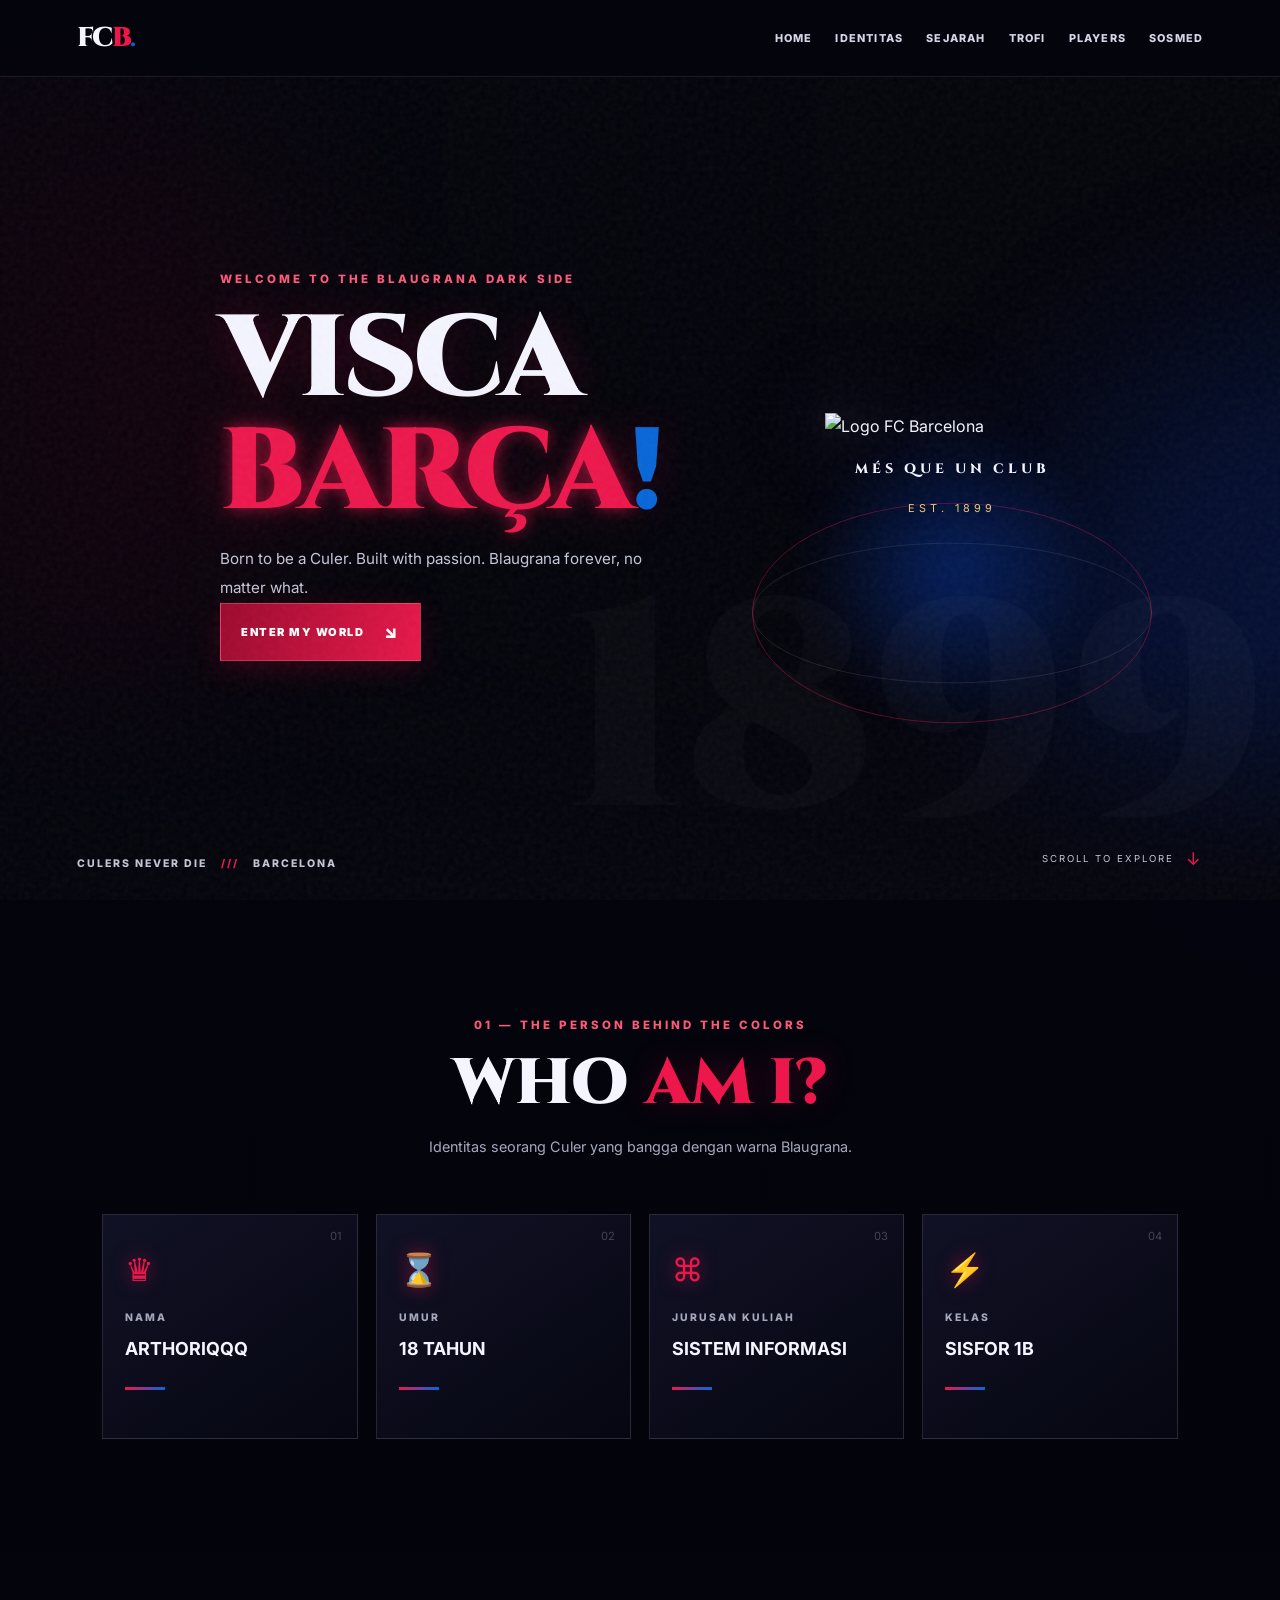
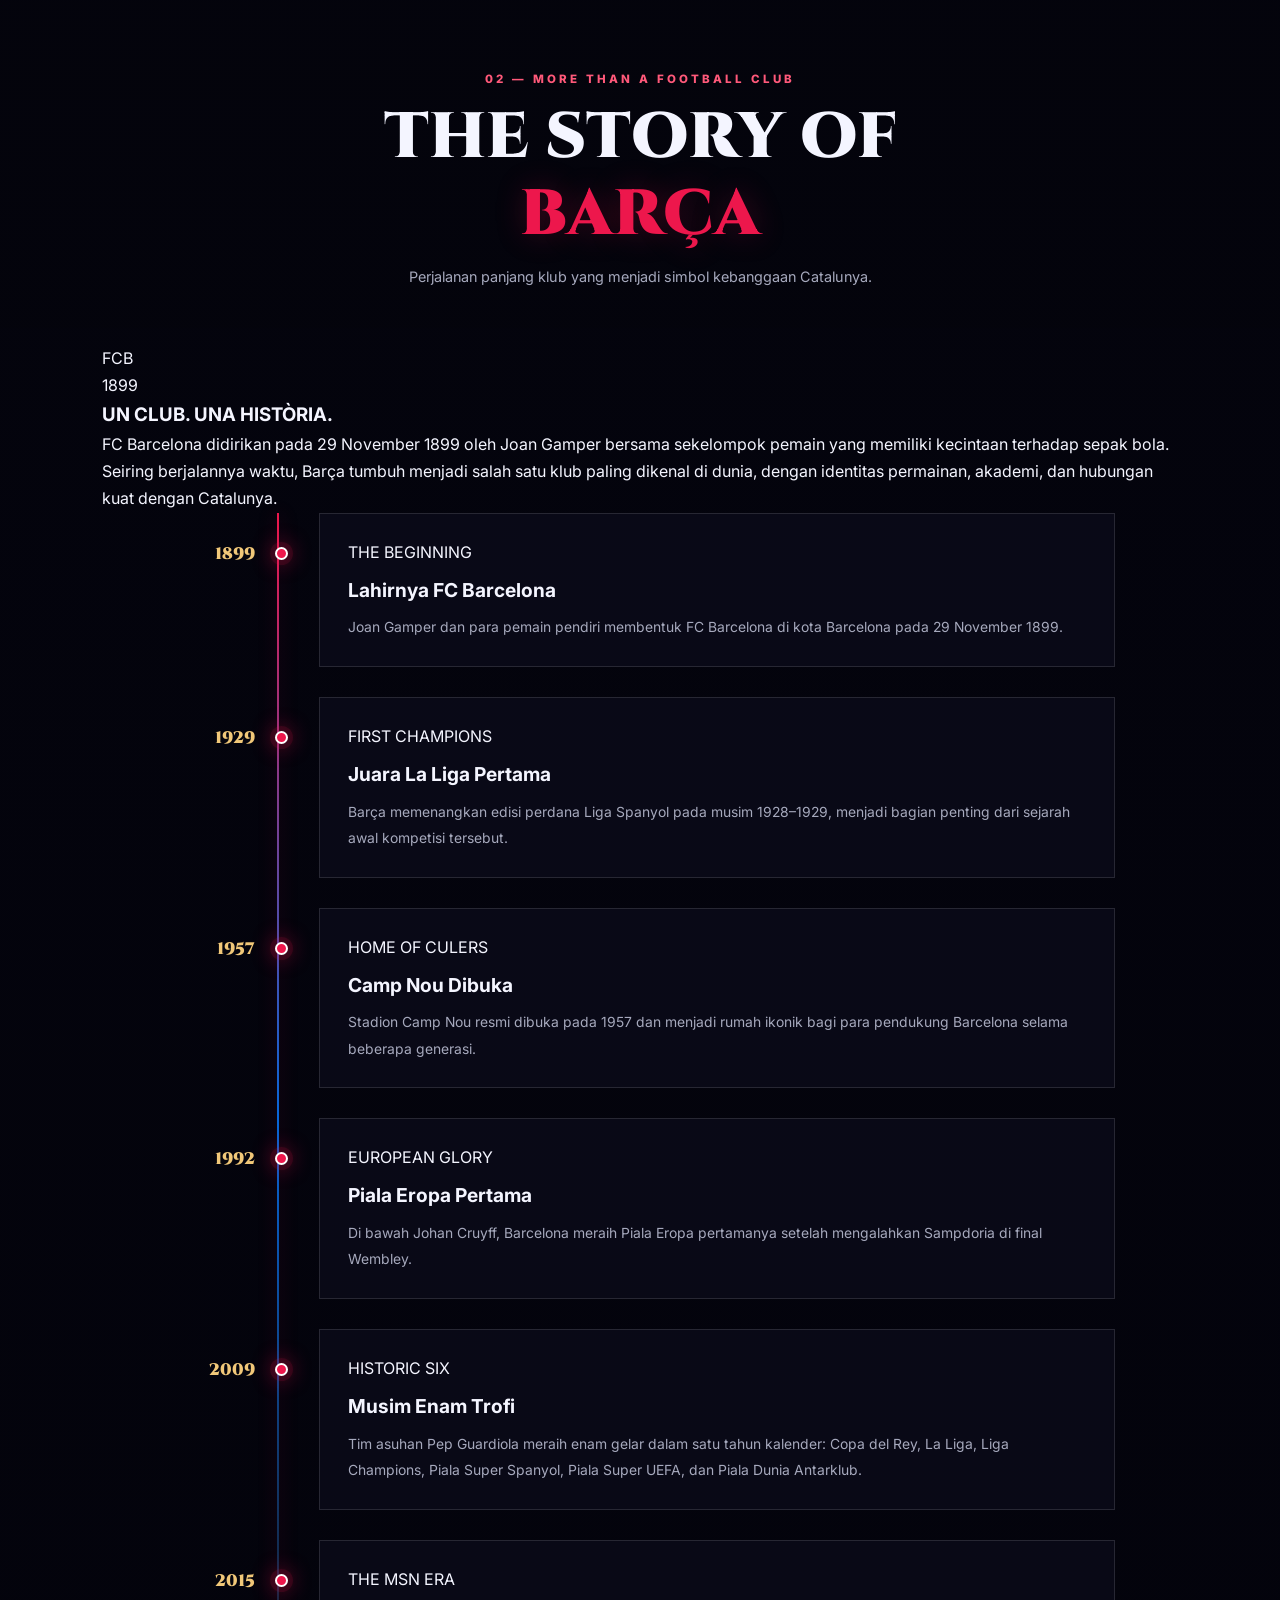
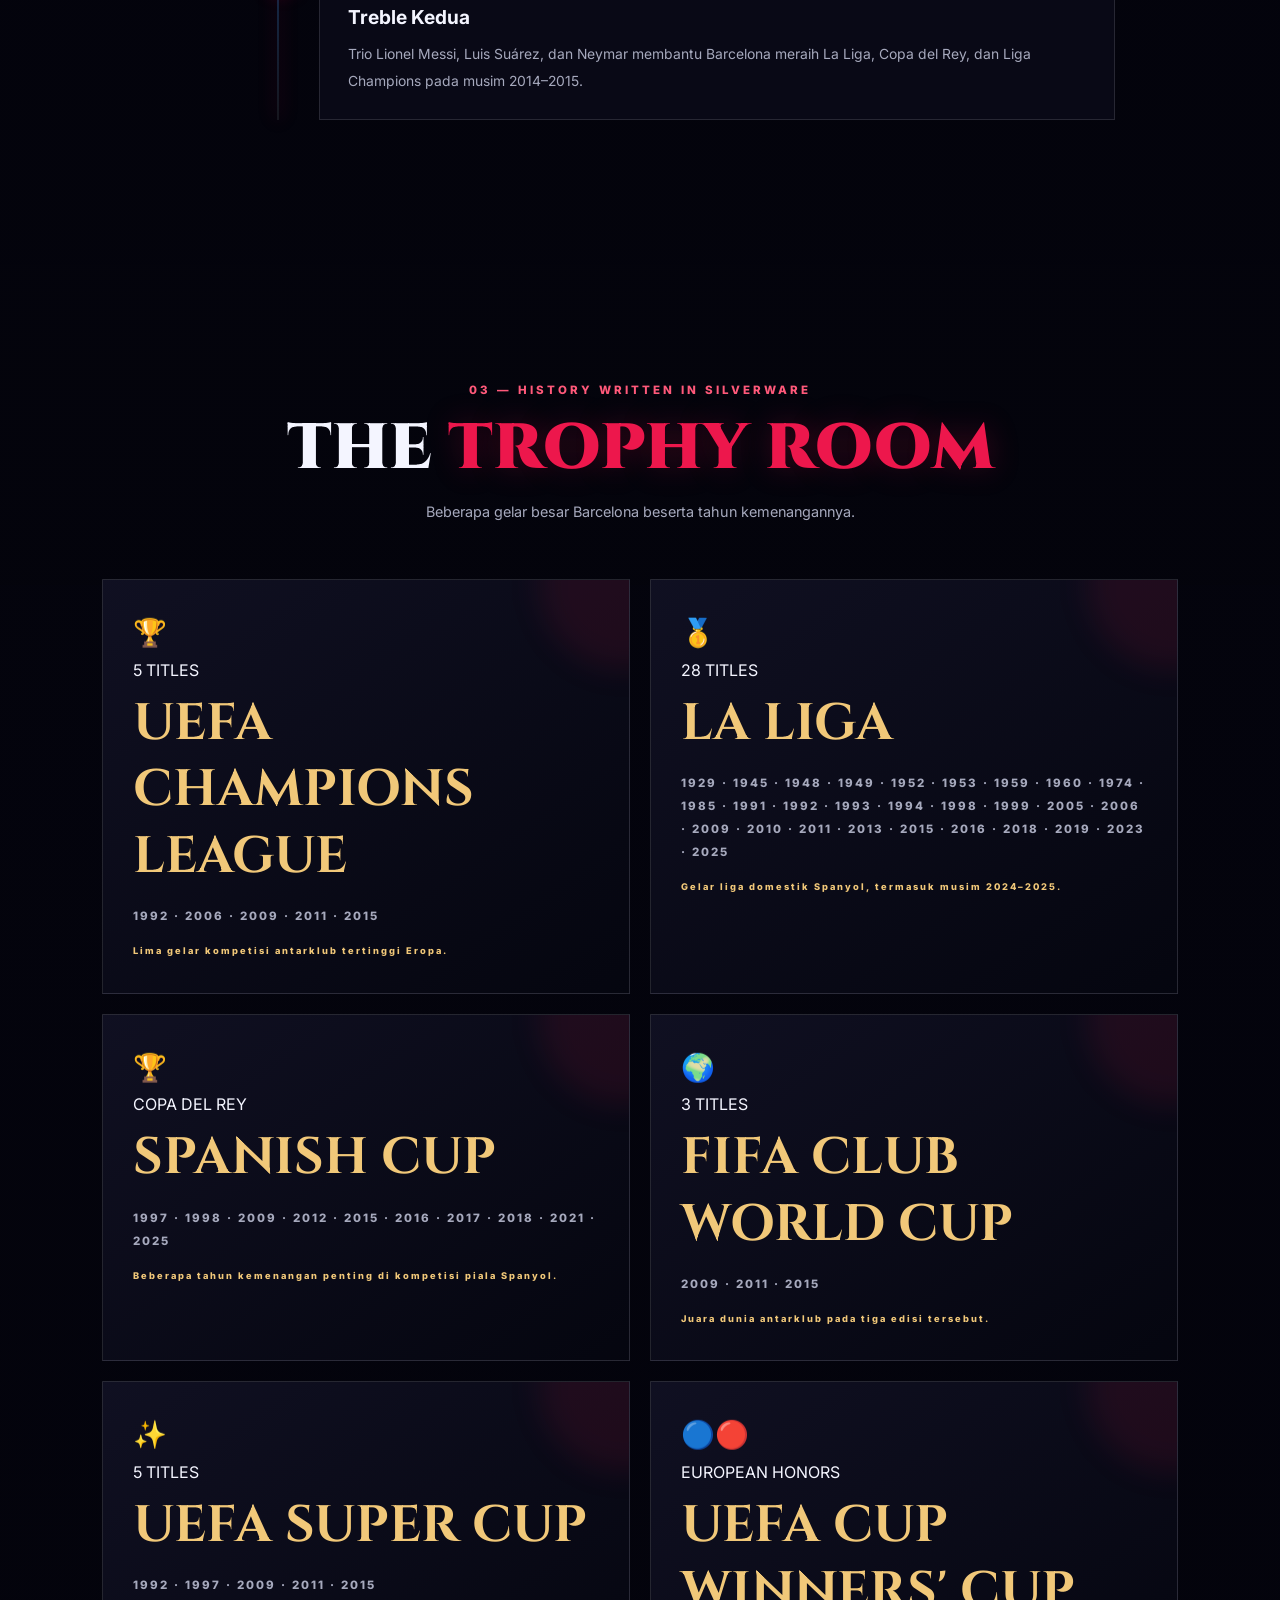
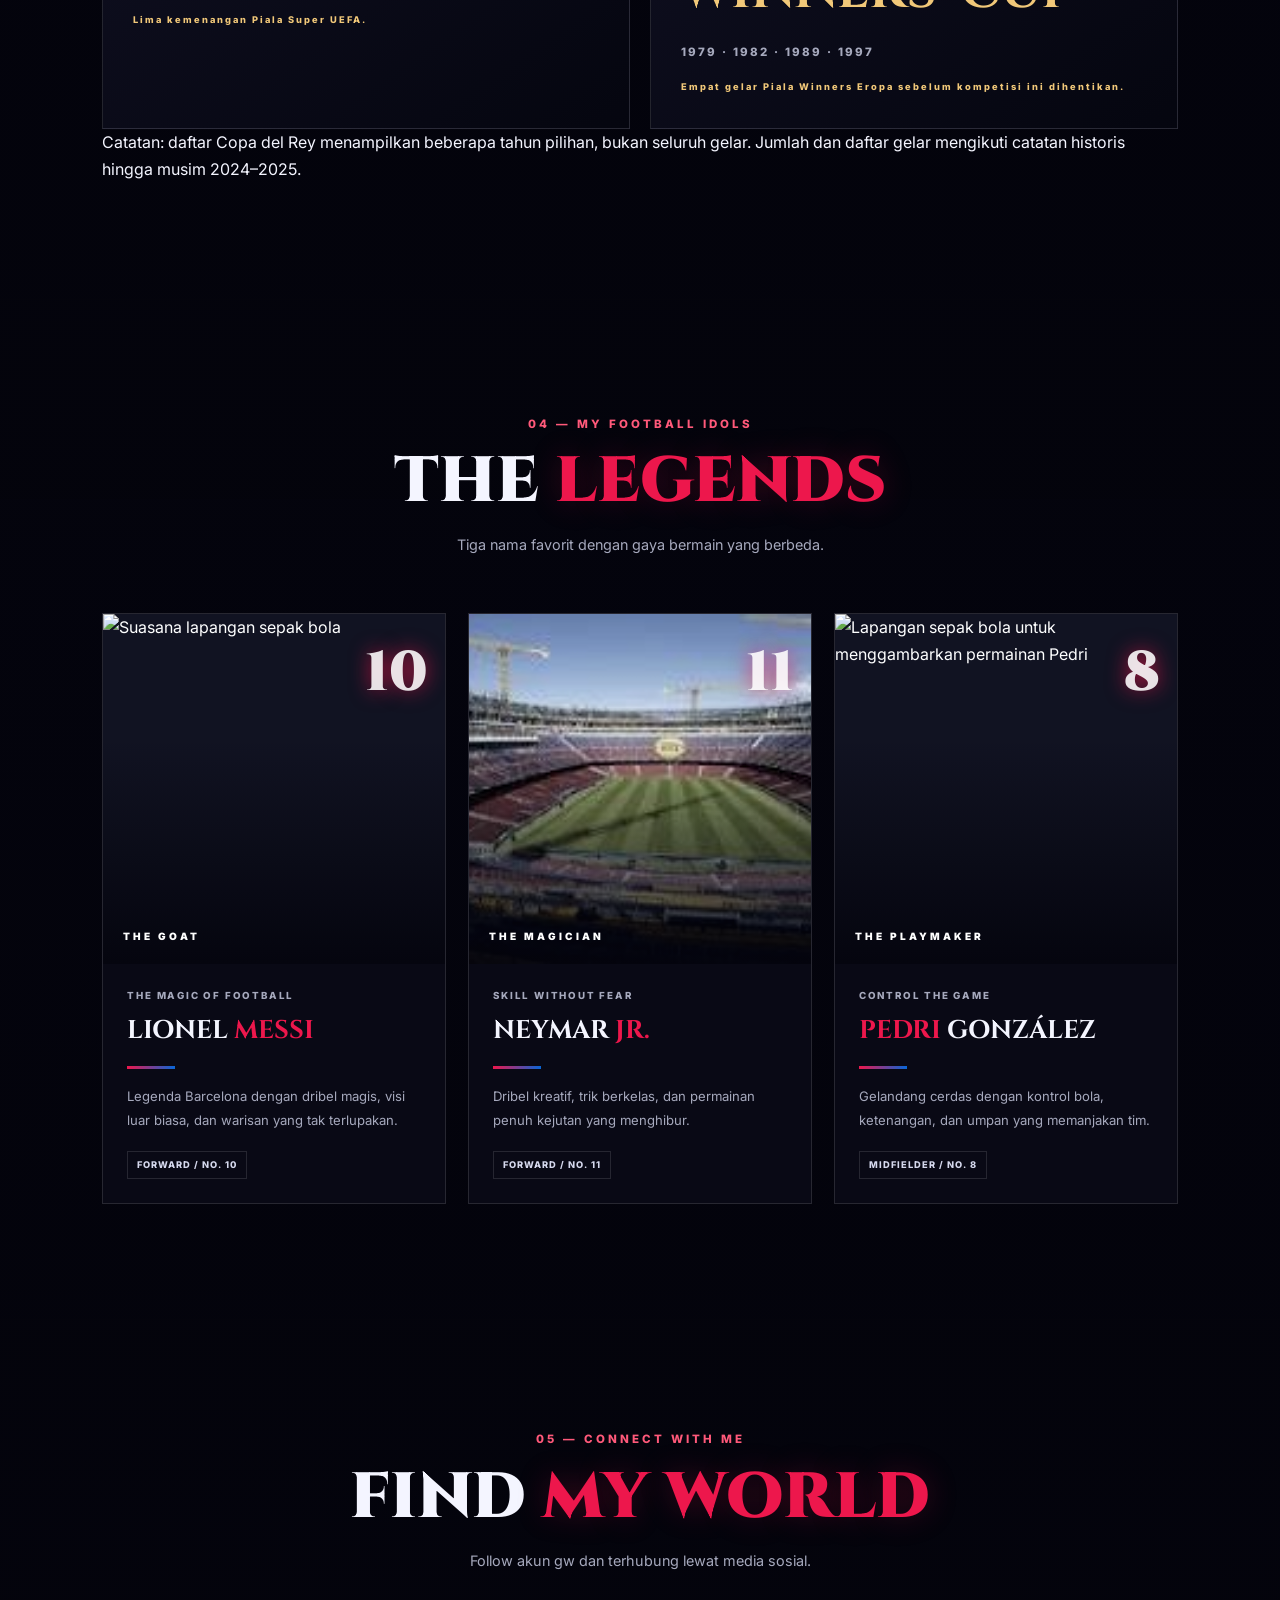
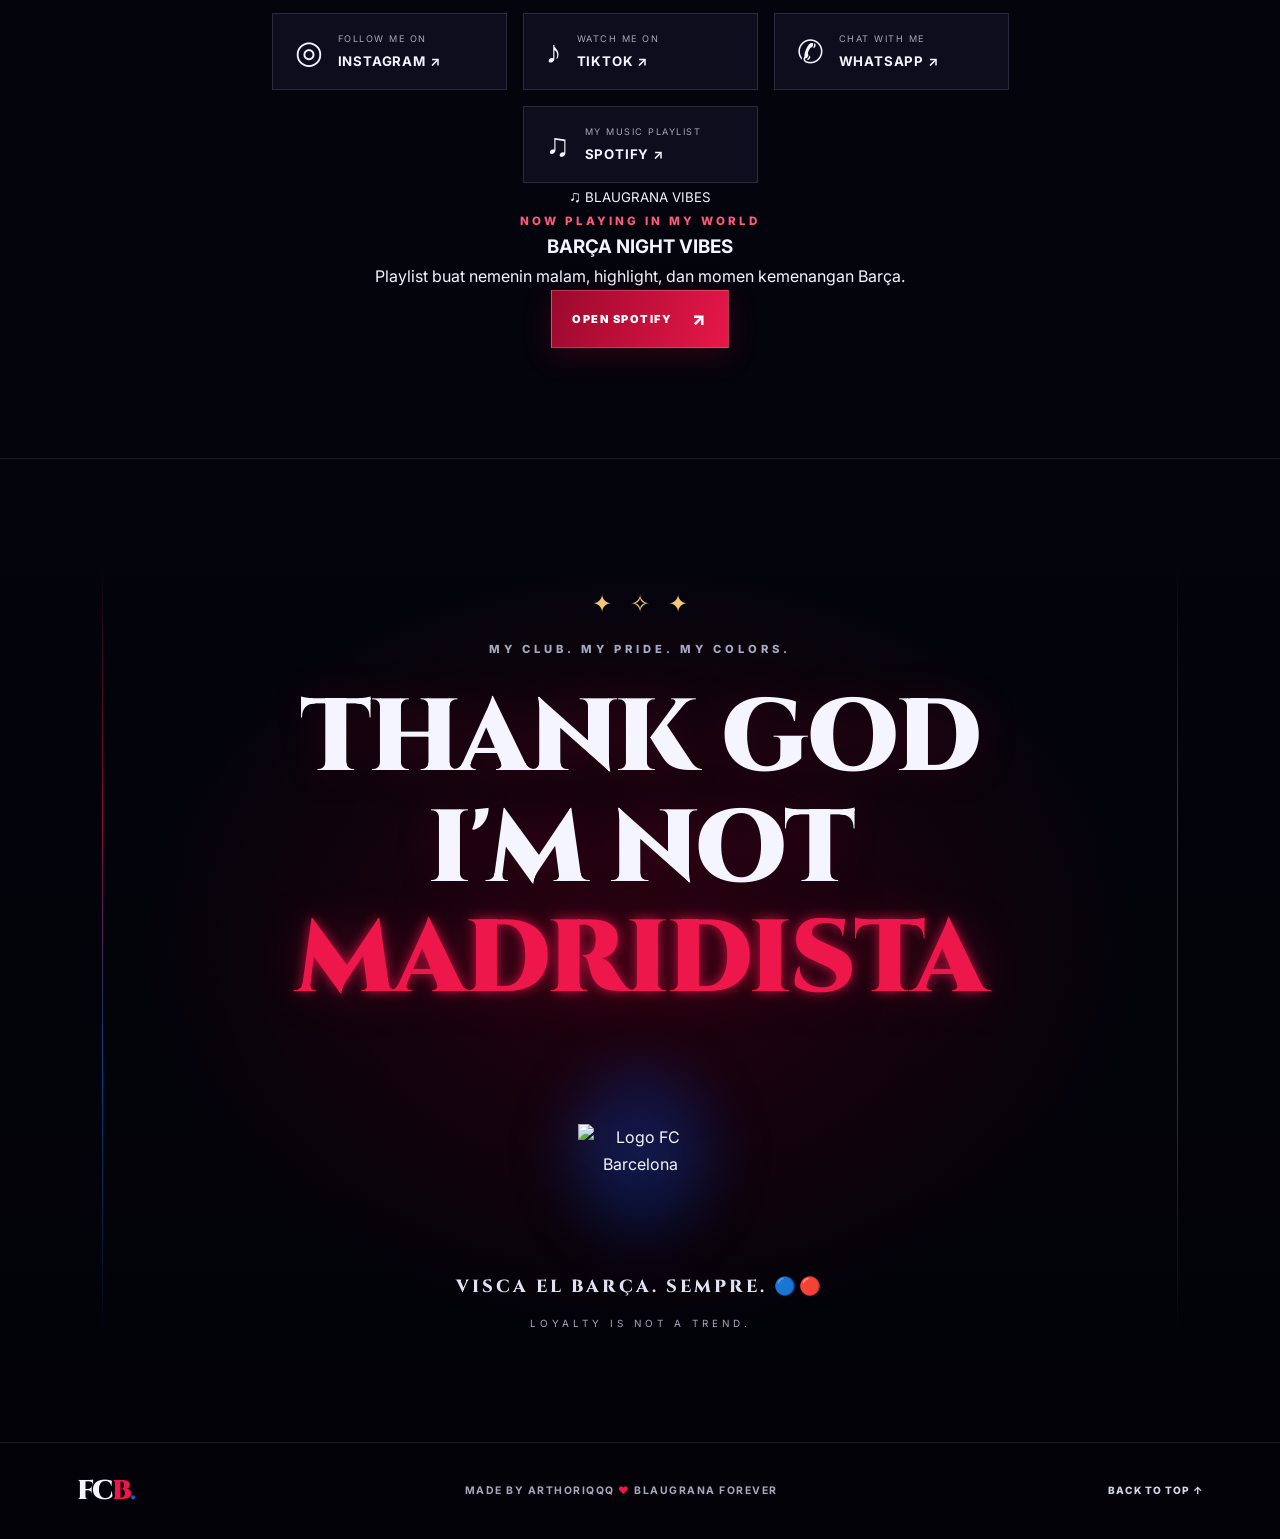
==== commit b50c0133: "Update player photo source to base64 encoding Replaced external image source with base64 encoded ima" ====
--- a/index.html
+++ b/index.html
@@ -306,7 +306,7 @@
         <article class="player-card reveal">
           <div class="player-photo">
             <img
-              src="https://images.unsplash.com/photo-1522778119026-d647f0596c20?auto=format&fit=crop&w=900&q=85"
+              src="https://encrypted-tbn0.gstatic.com/images?q=tbn:ANd9GcRhCemsMcQhkVaNojwHJZZFDj0NlIBvshzSYn-gJAILow&s=10"
               alt="Suasana lapangan sepak bola"
               loading="lazy">
             <span class="jersey-number">10</span>
@@ -328,7 +328,7 @@
         <article class="player-card reveal">
           <div class="player-photo">
             <img
-              src="https://images.unsplash.com/photo-1574629810360-7efbbe195018?auto=format&fit=crop&w=900&q=85"
+              src="[data-uri]"
               alt="Lapangan sepak bola"
               loading="lazy">
             <span class="jersey-number">11</span>
@@ -350,7 +350,7 @@
         <article class="player-card reveal">
           <div class="player-photo">
             <img
-              src="https://images.unsplash.com/photo-1522778119026-d647f0596c20?auto=format&fit=crop&w=900&q=85"
+              src="https://encrypted-tbn0.gstatic.com/images?q=tbn:ANd9GcRuuN94wxVAspV2mN5XBQNJiOJ3MNhK17SUCPXMwCnSzg&s=10"
               alt="Lapangan sepak bola untuk menggambarkan permainan Pedri"
               loading="lazy">
             <span class="jersey-number">8</span>
@@ -400,7 +400,7 @@
 
         <a
           class="social-link whatsapp reveal"
-          href="https://wa.me/"
+          href="https://wa.me/arthoriqqq?s=t"
           target="_blank"
           rel="noopener noreferrer">
           <span class="social-icon">✆</span>
@@ -429,7 +429,7 @@
           <!-- Ganti URL di bawah dengan link playlist Spotify milik lo -->
           <a
             class="button spotify-button"
-            href="https://open.spotify.com/"
+            href="https://open.spotify.com/playlist/4uQEc8D66Vf6uShwdS6Kky?si=ZjxEW1wUTK68V55iOYaUOg&utm_source=copy-link&pi=7Q0eurFyQemJa"
             target="_blank"
             rel="noopener noreferrer">
             OPEN SPOTIFY <span>↗</span>
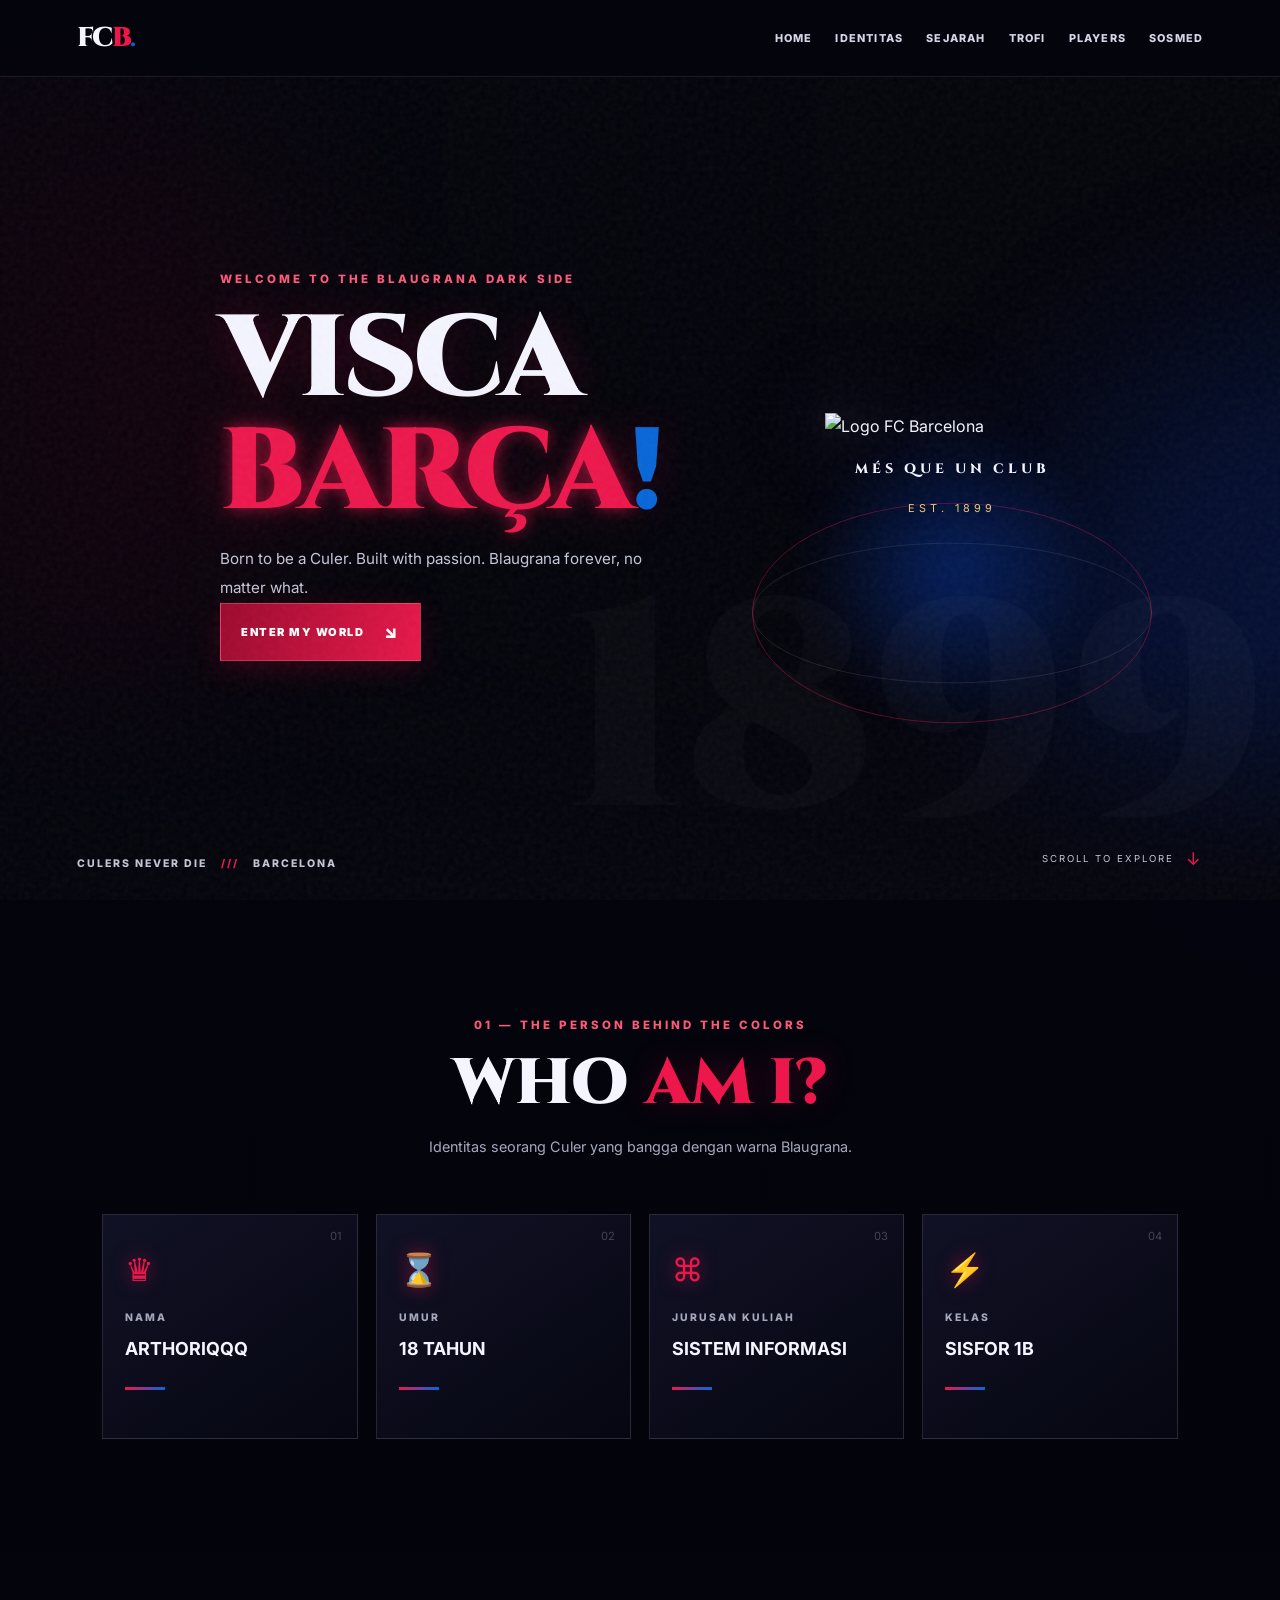
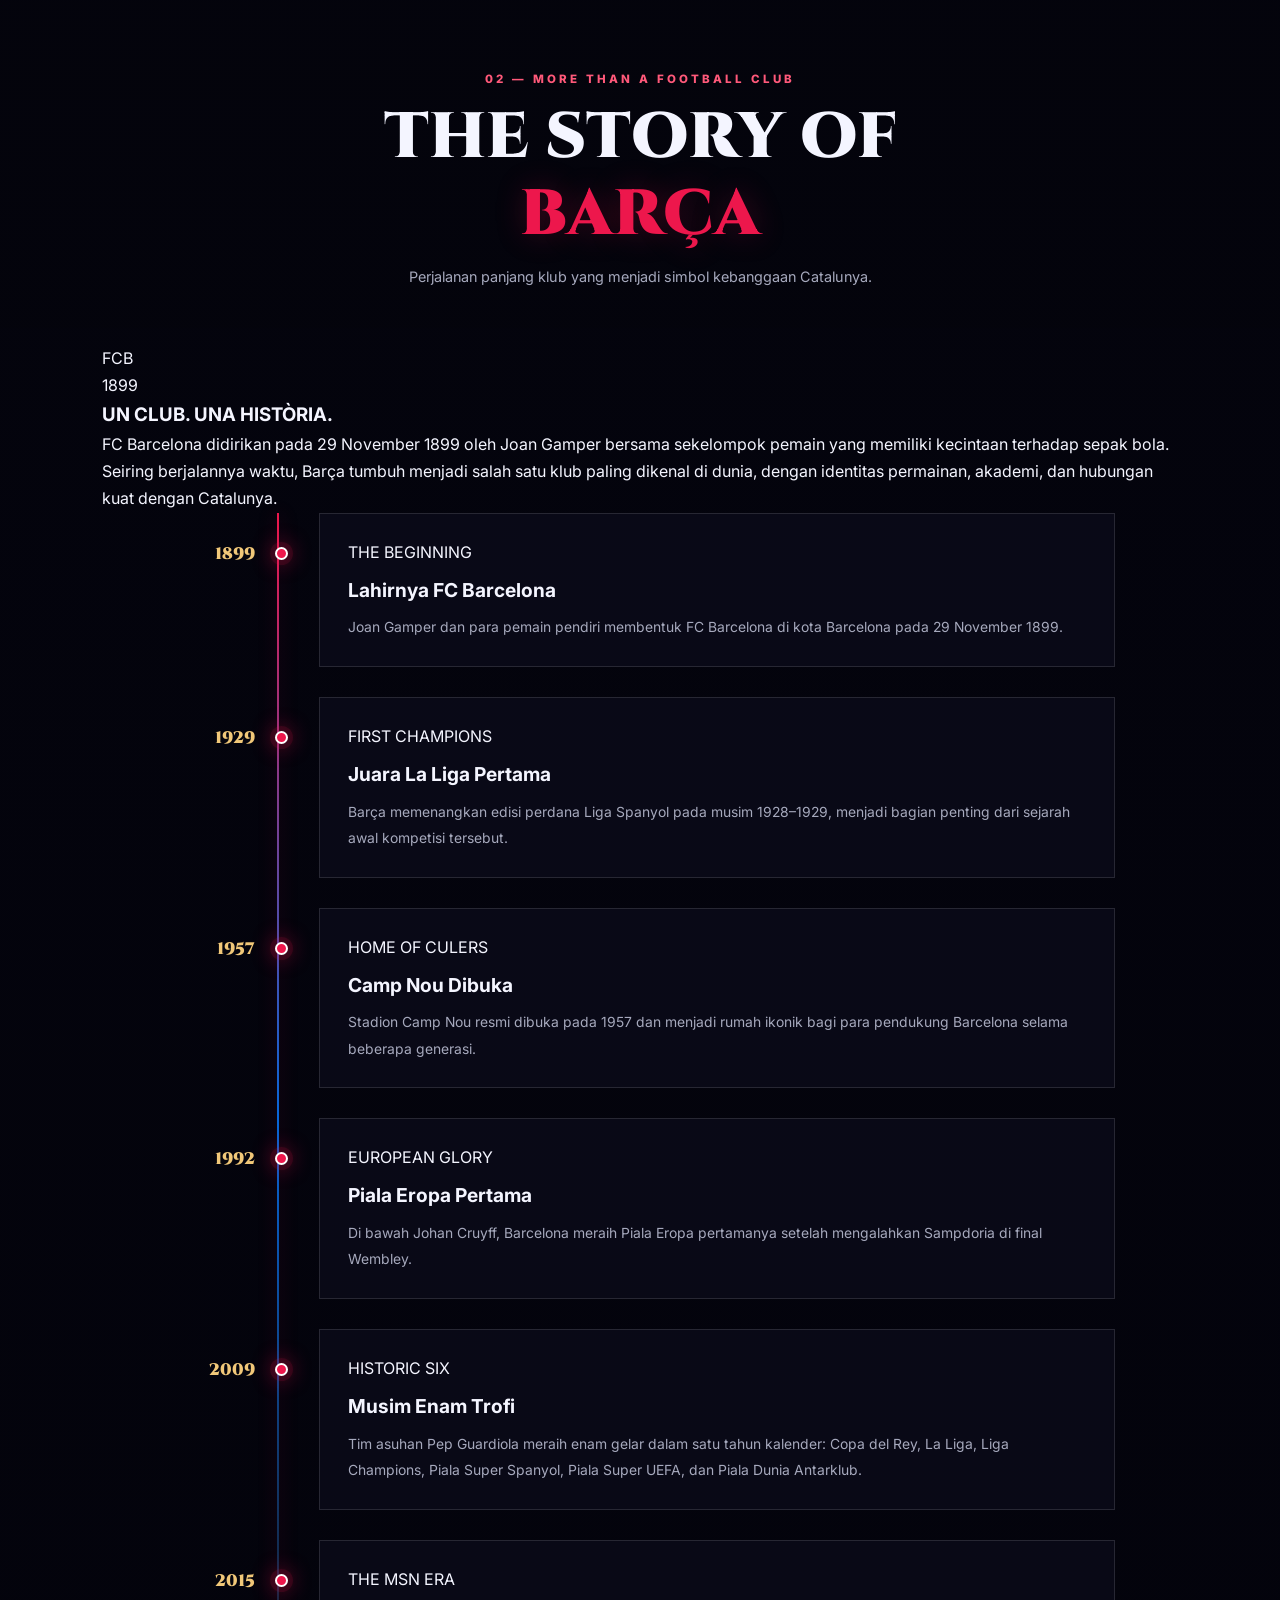
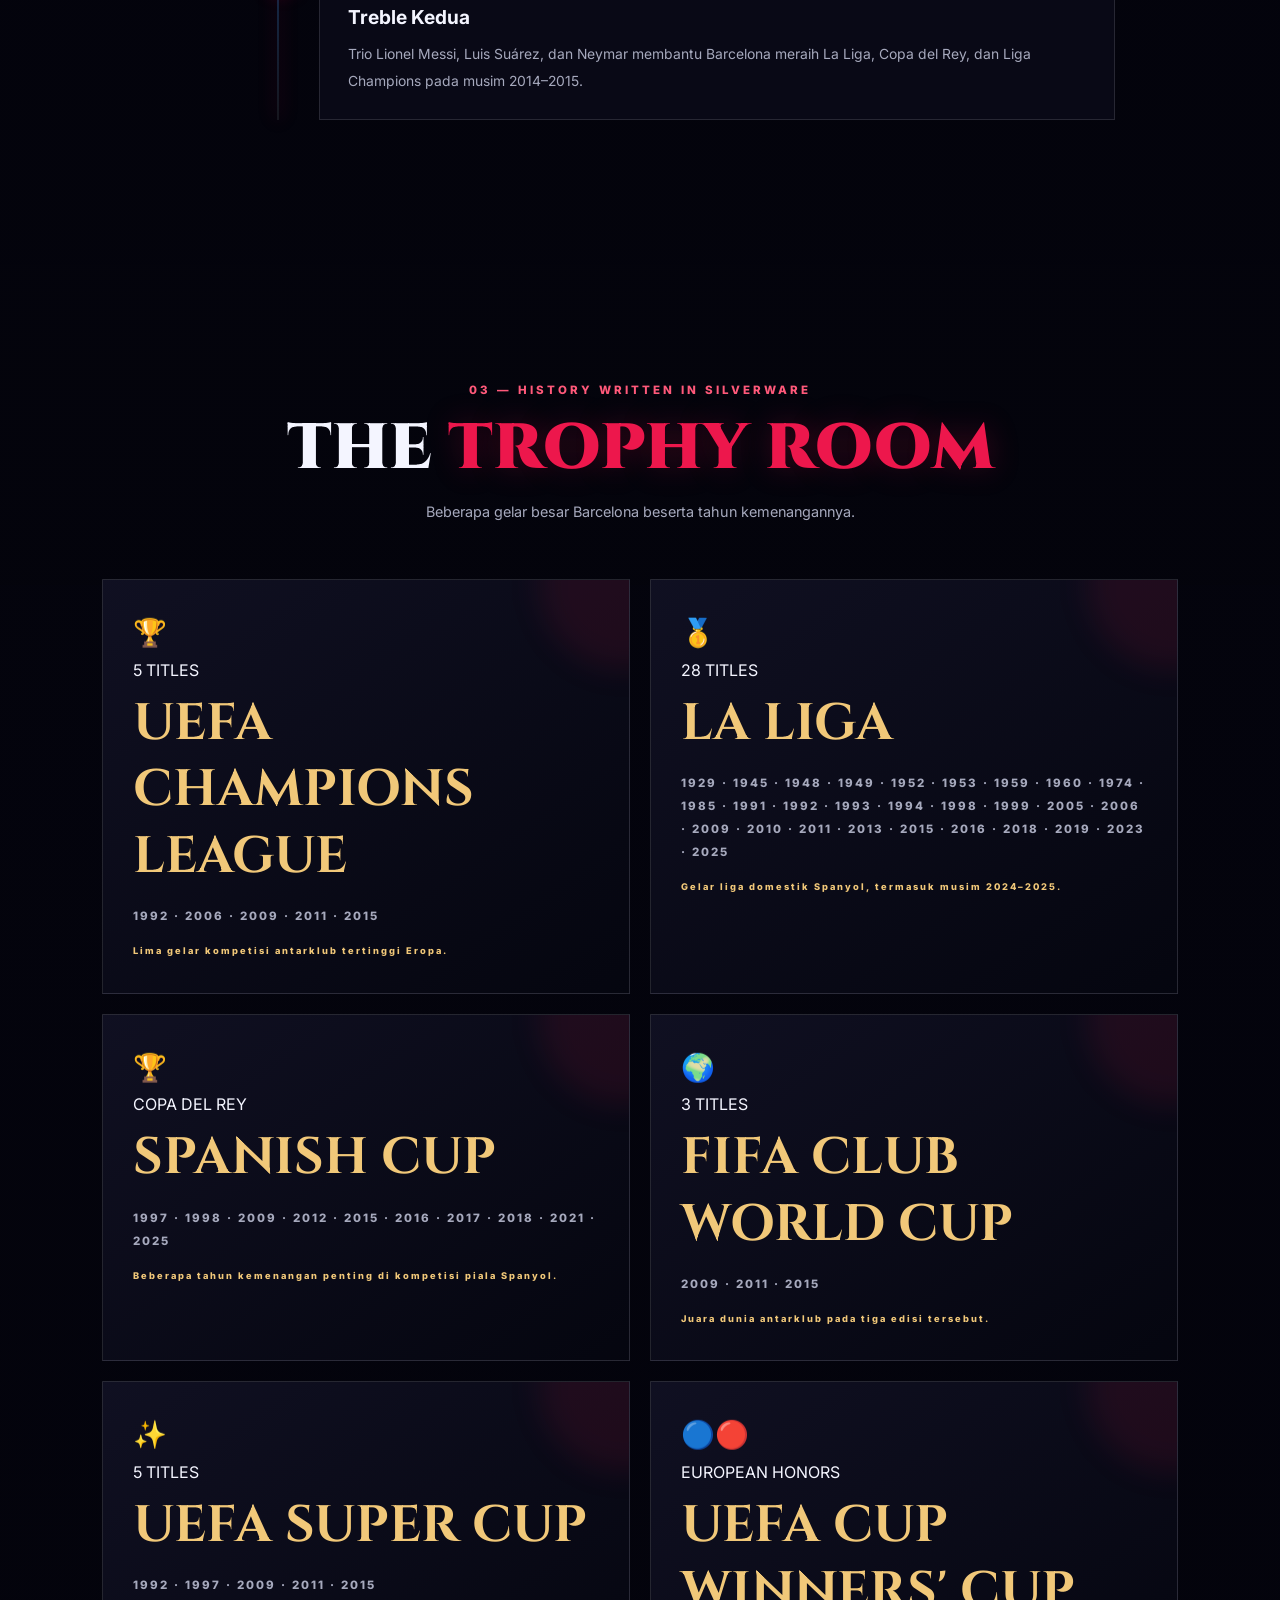
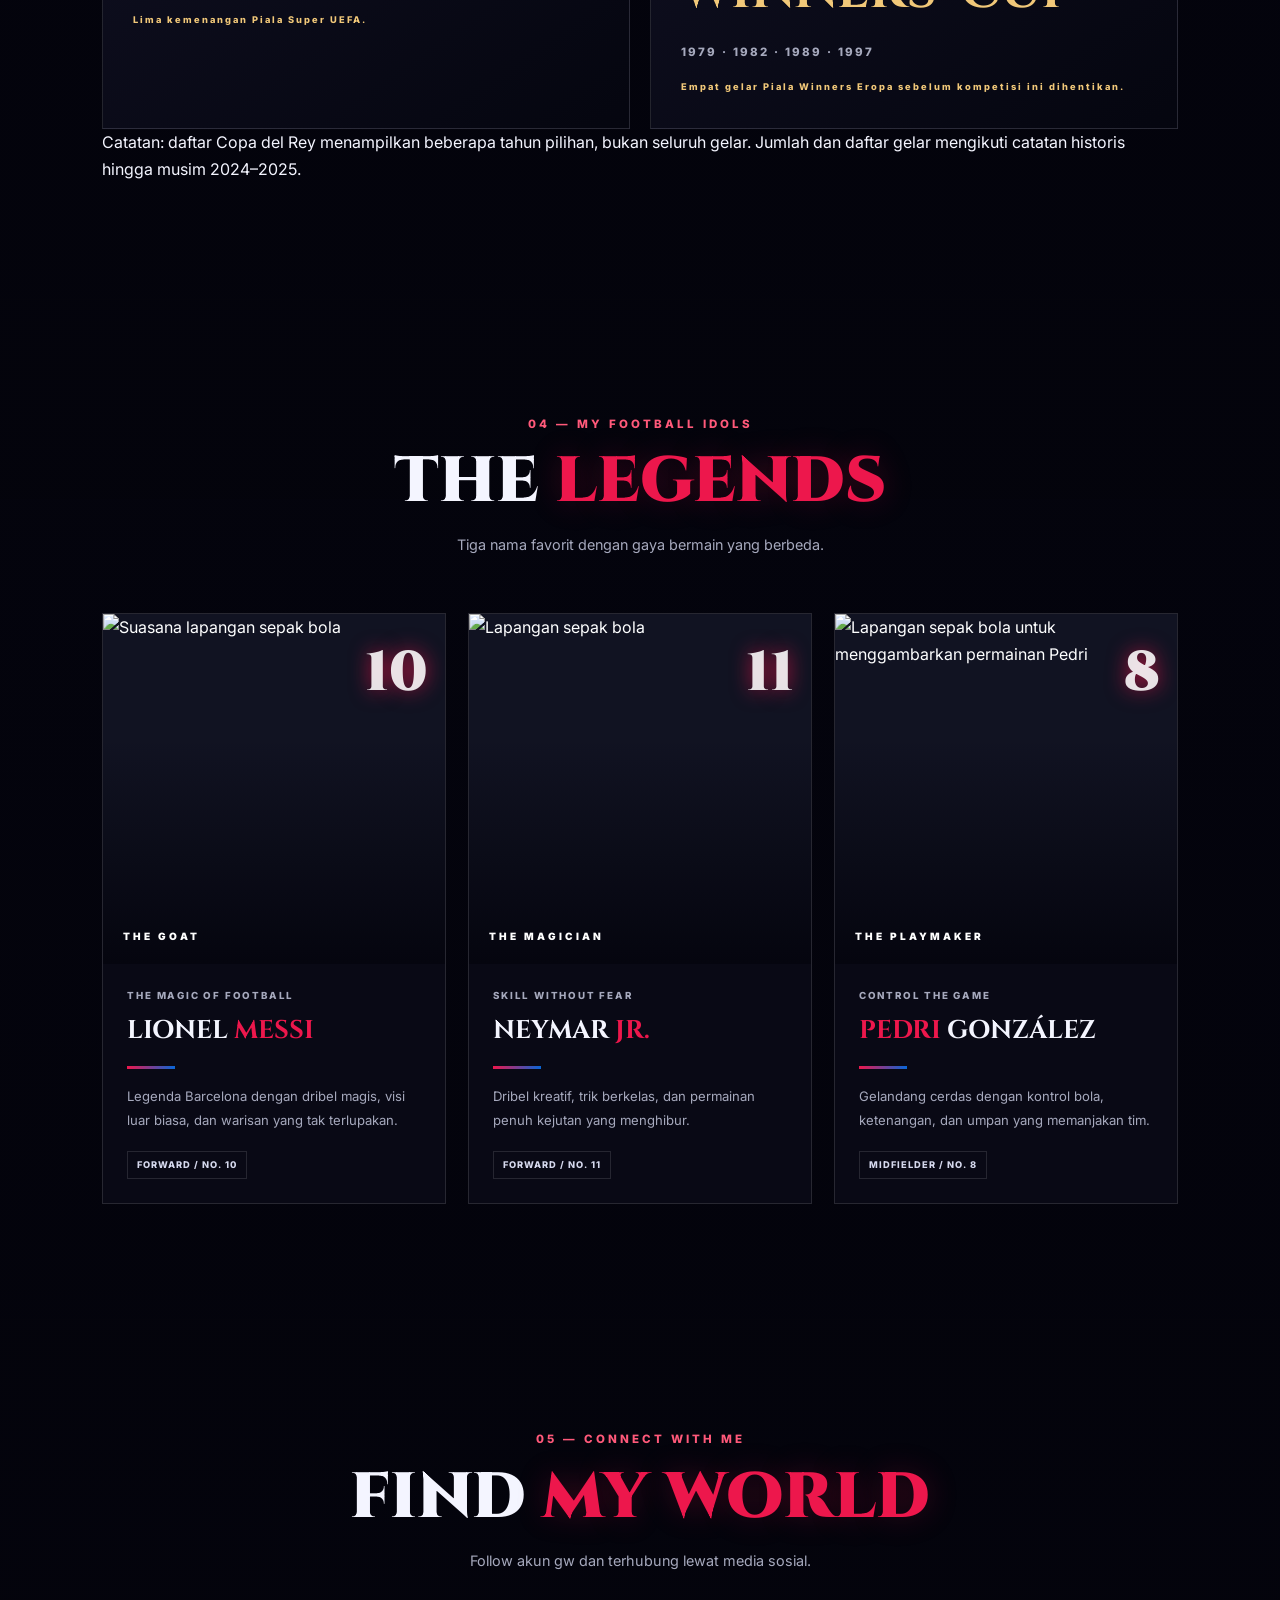
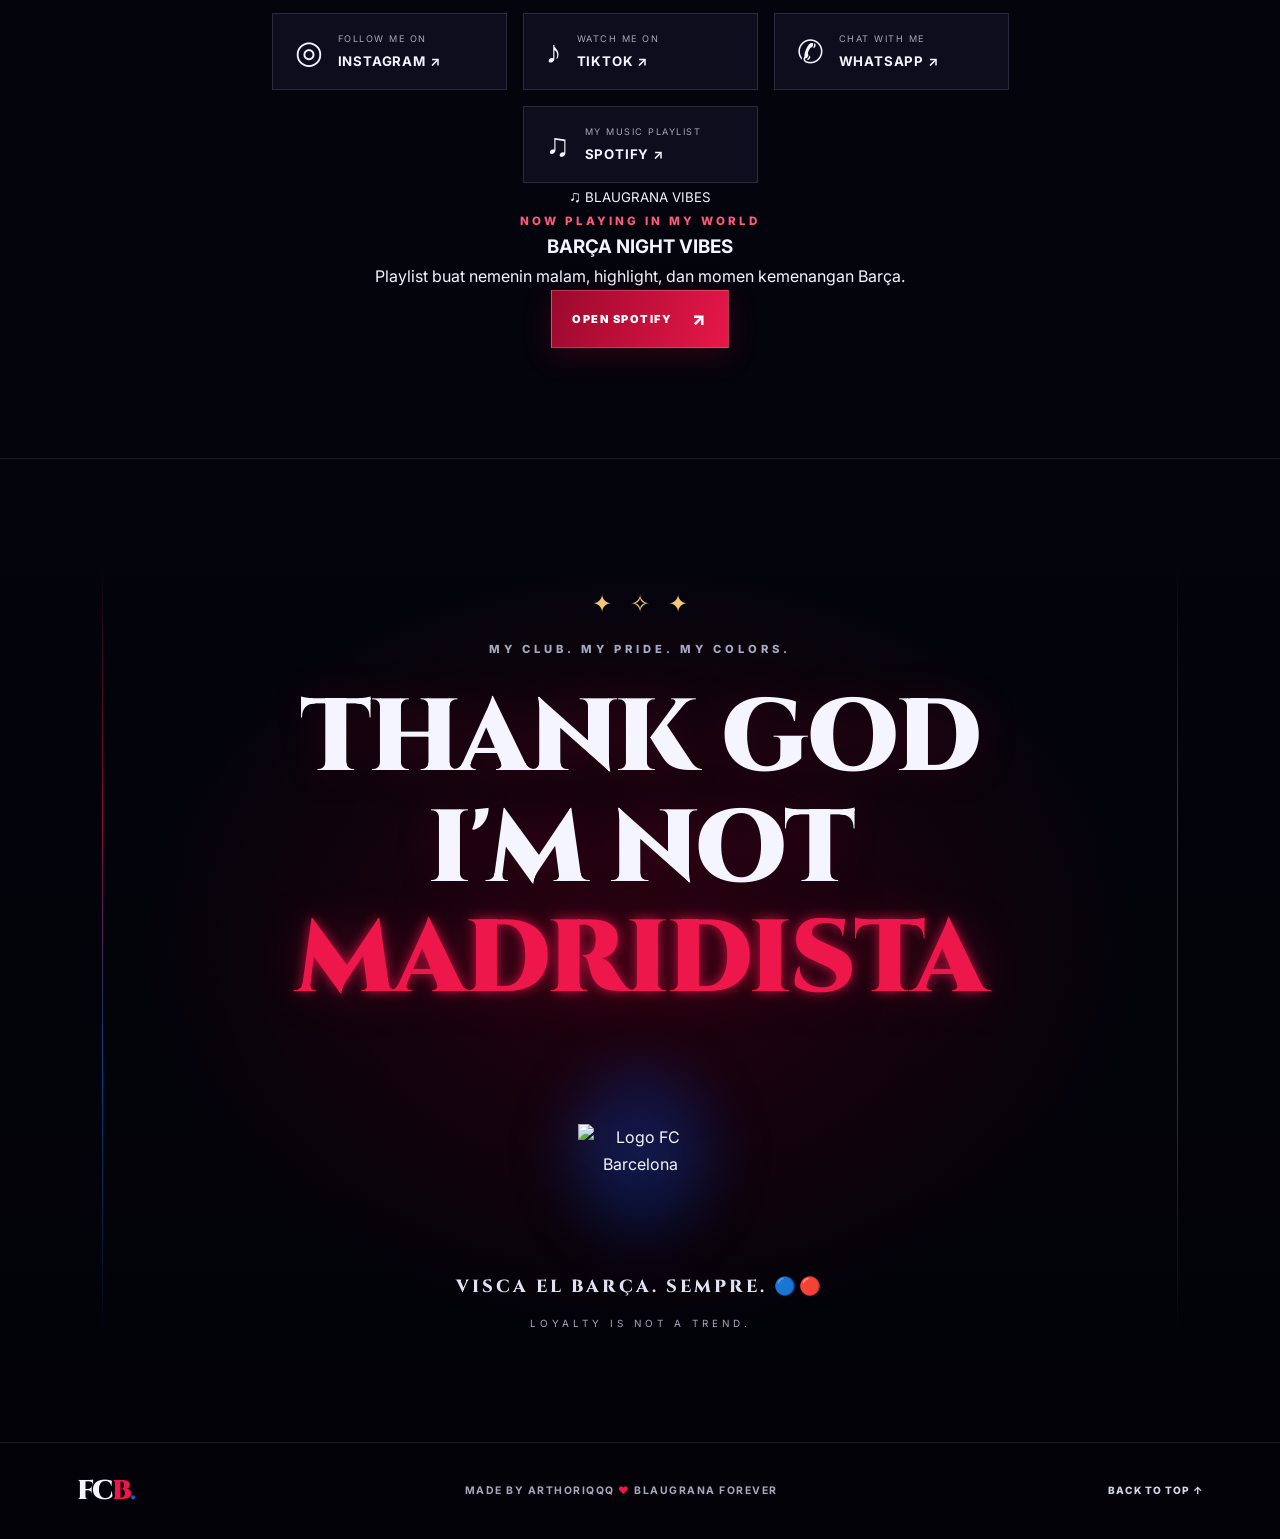
==== commit d3c7c735: "Update player photo source in index.html" ====
--- a/index.html
+++ b/index.html
@@ -328,7 +328,7 @@
         <article class="player-card reveal">
           <div class="player-photo">
             <img
-              src="[data-uri]"
+              src="https://encrypted-tbn0.gstatic.com/images?q=tbn:ANd9GcS3pVpyRClpc_qJR1z_OCHcQ7VFzMDGGpga5oGK0oHVkQ&s=10"
               alt="Lapangan sepak bola"
               loading="lazy">
             <span class="jersey-number">11</span>
